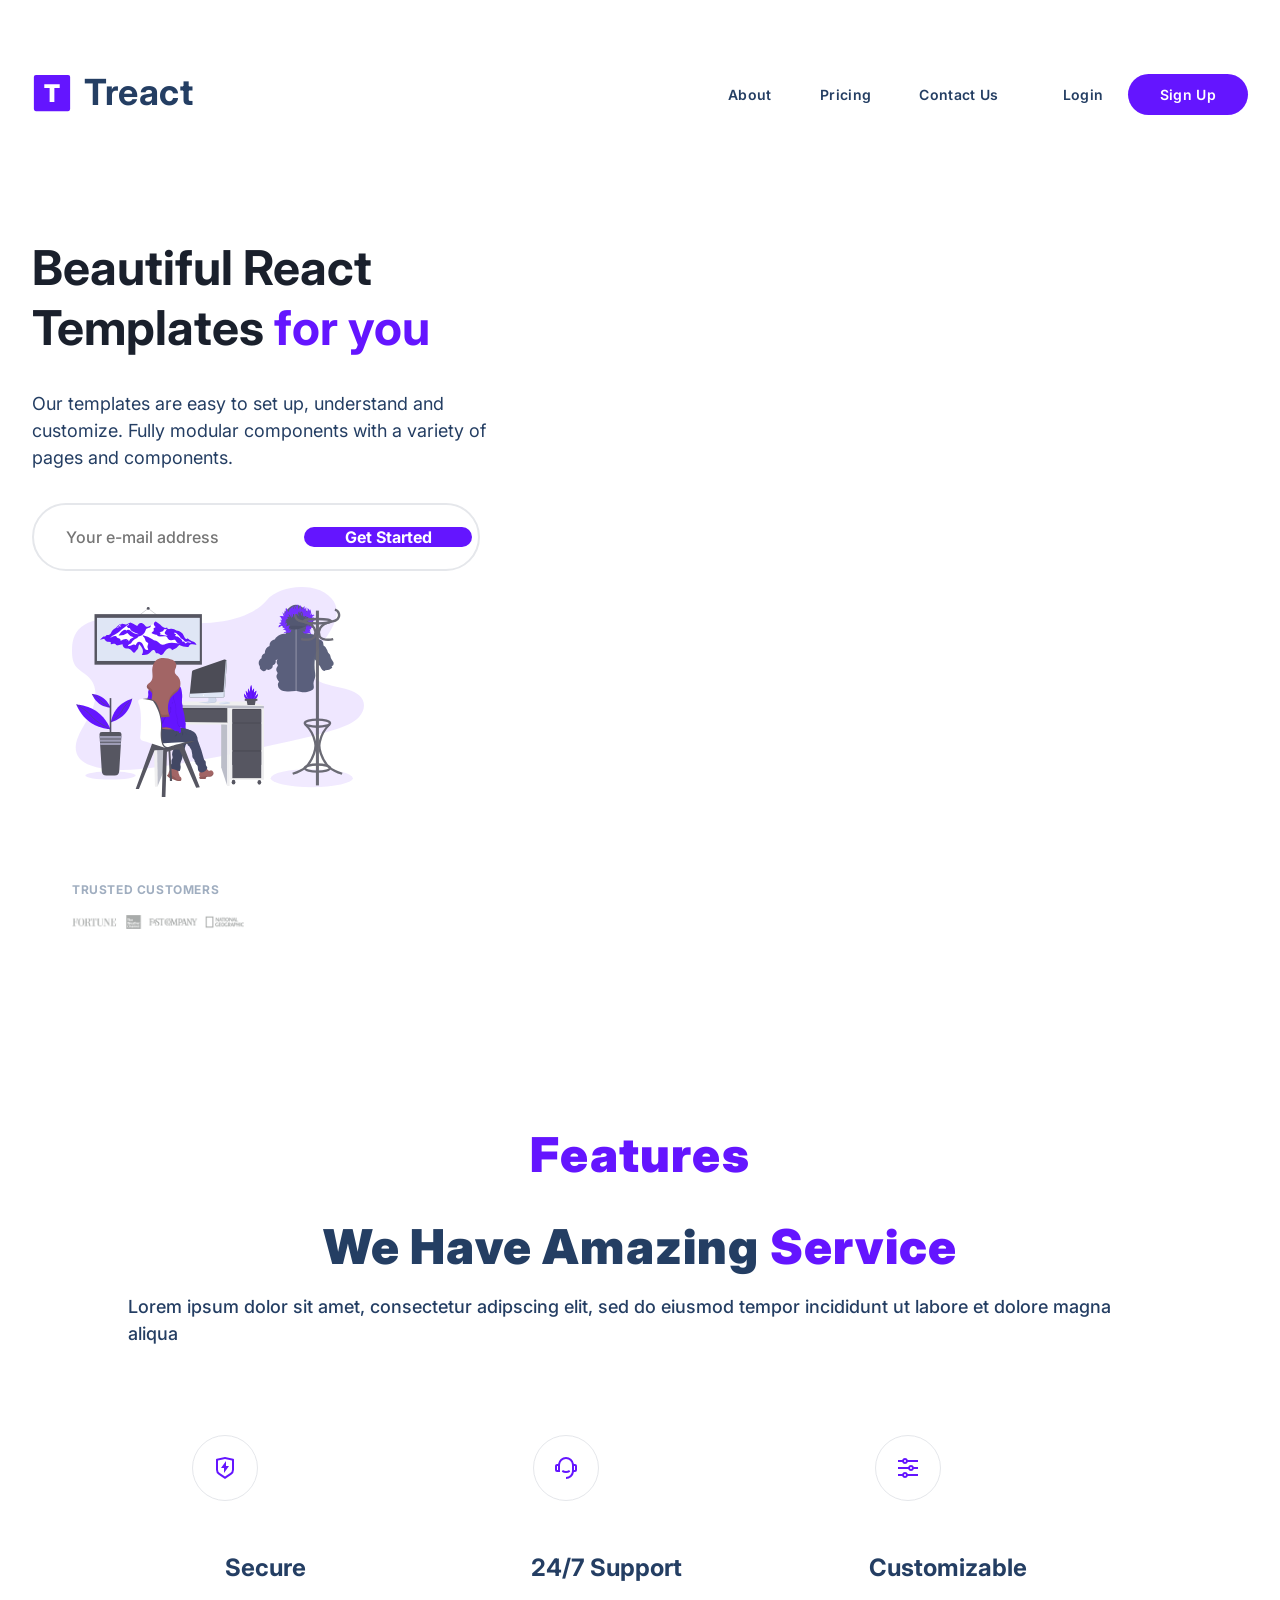
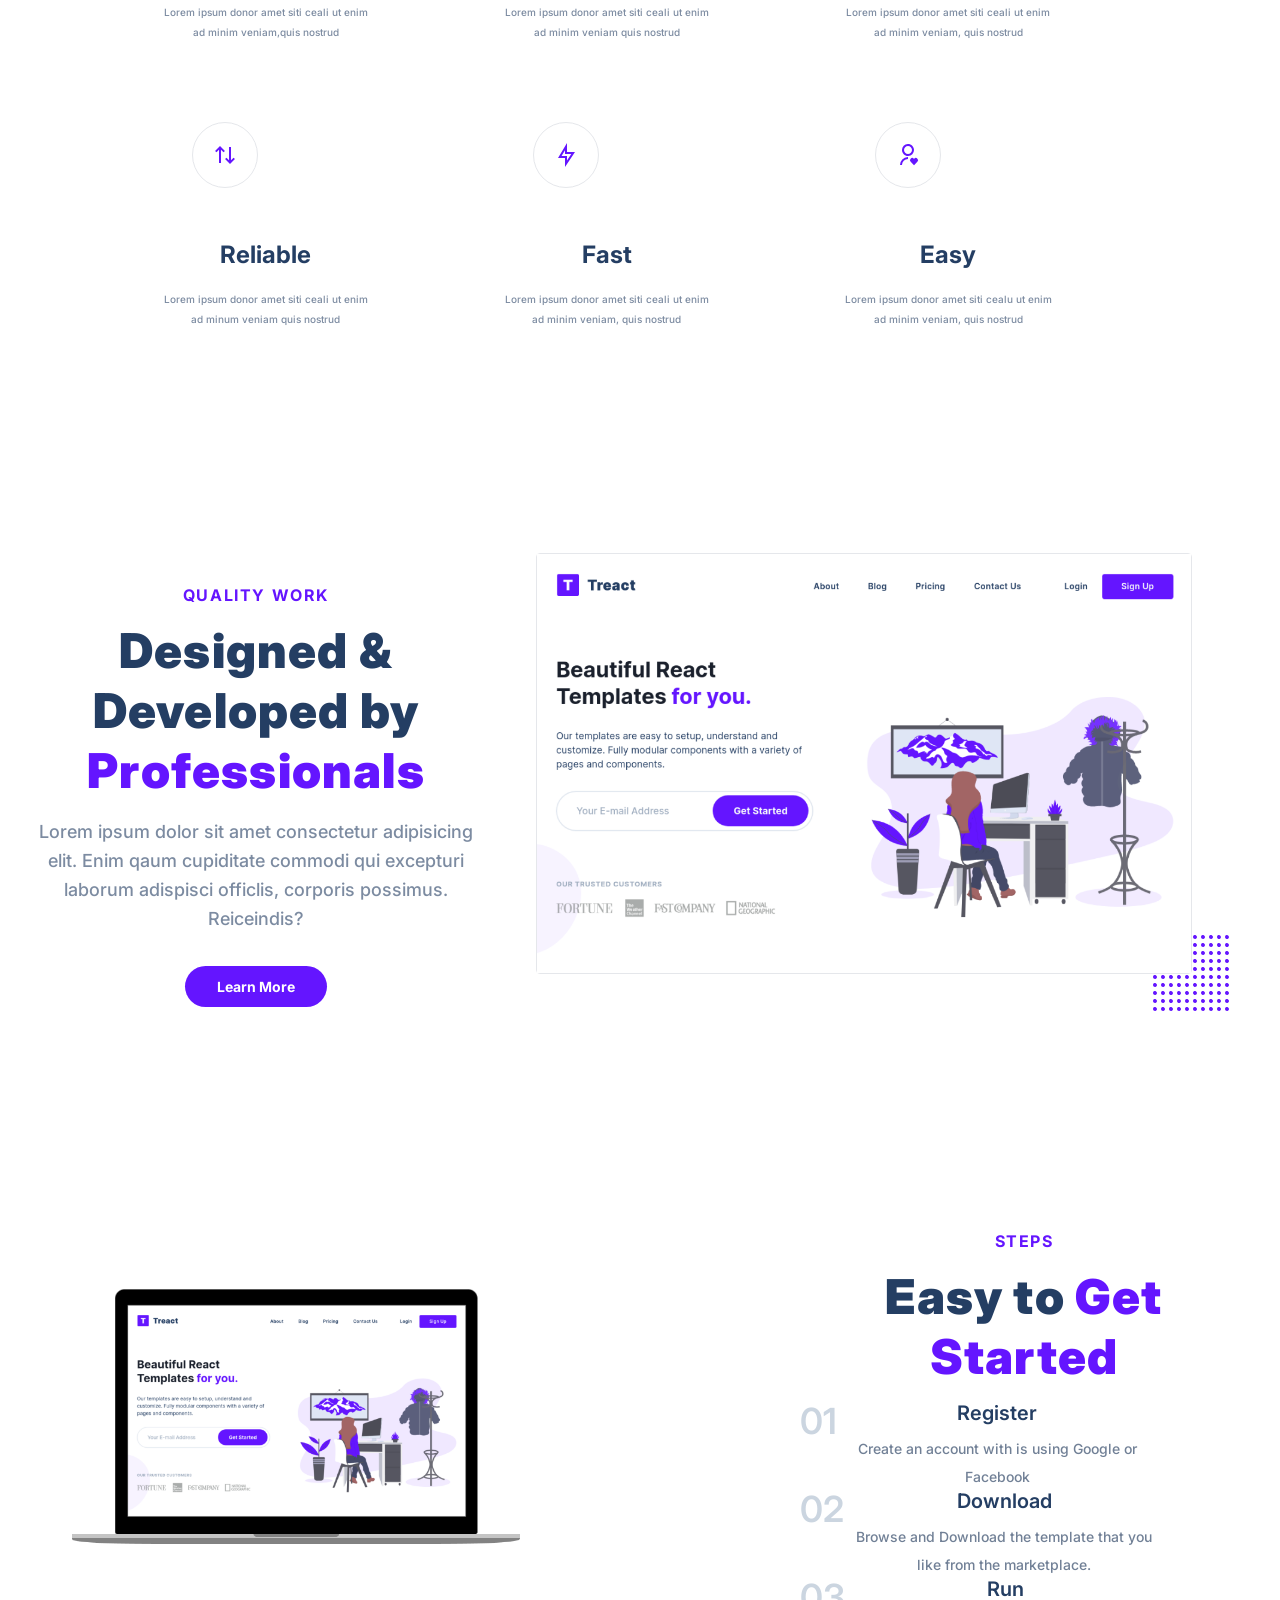
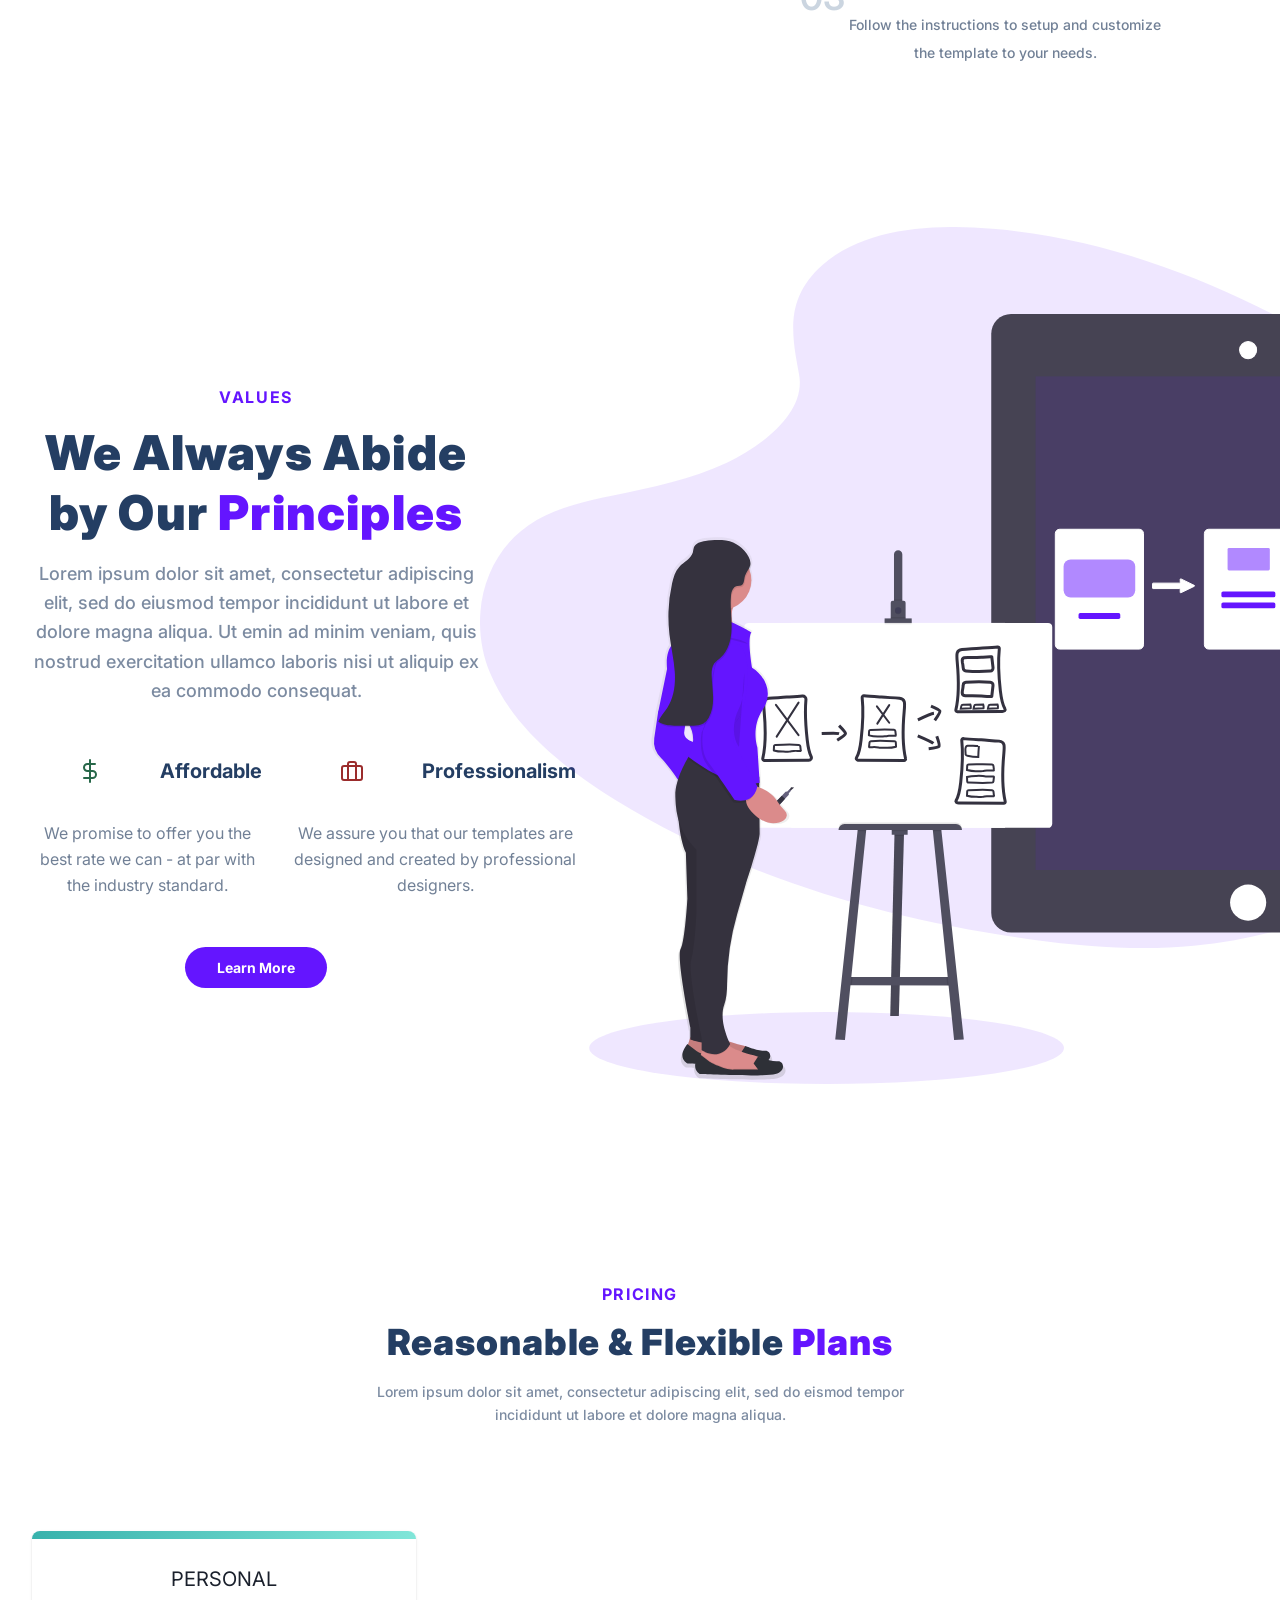
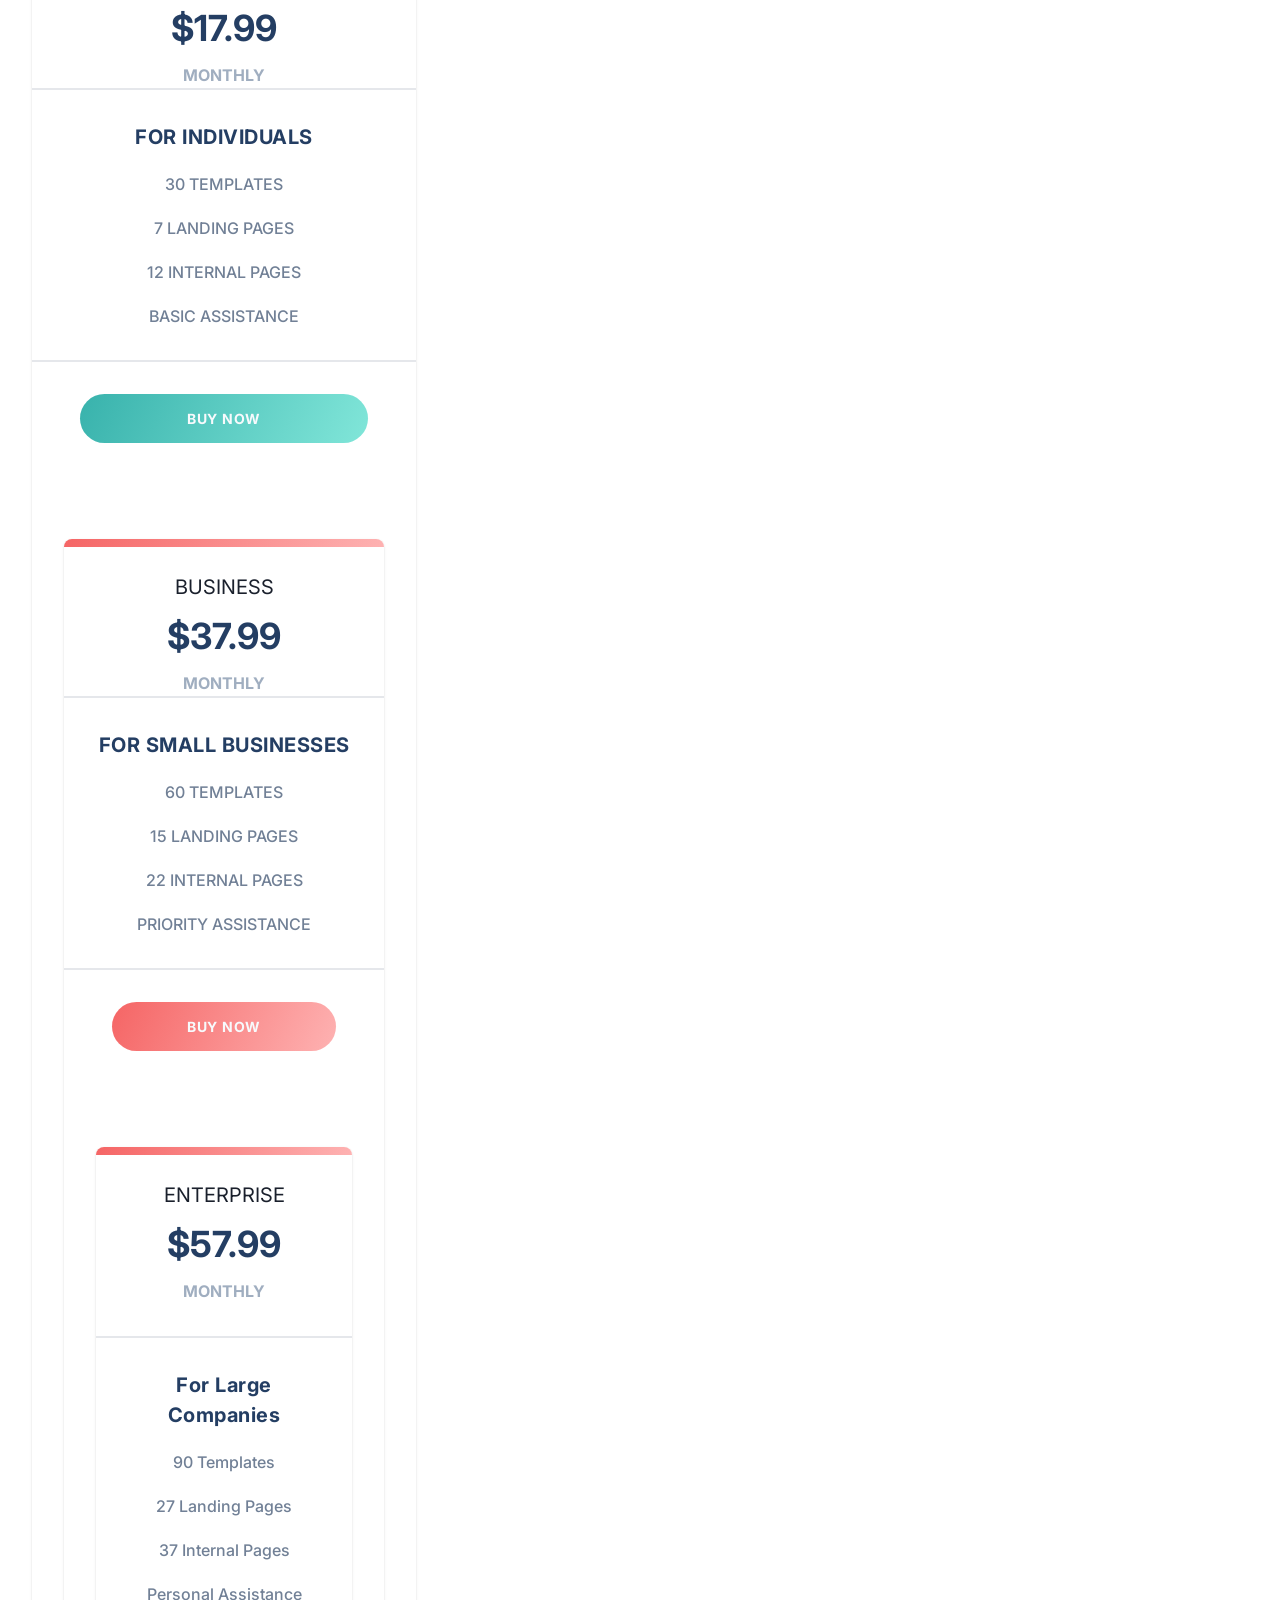
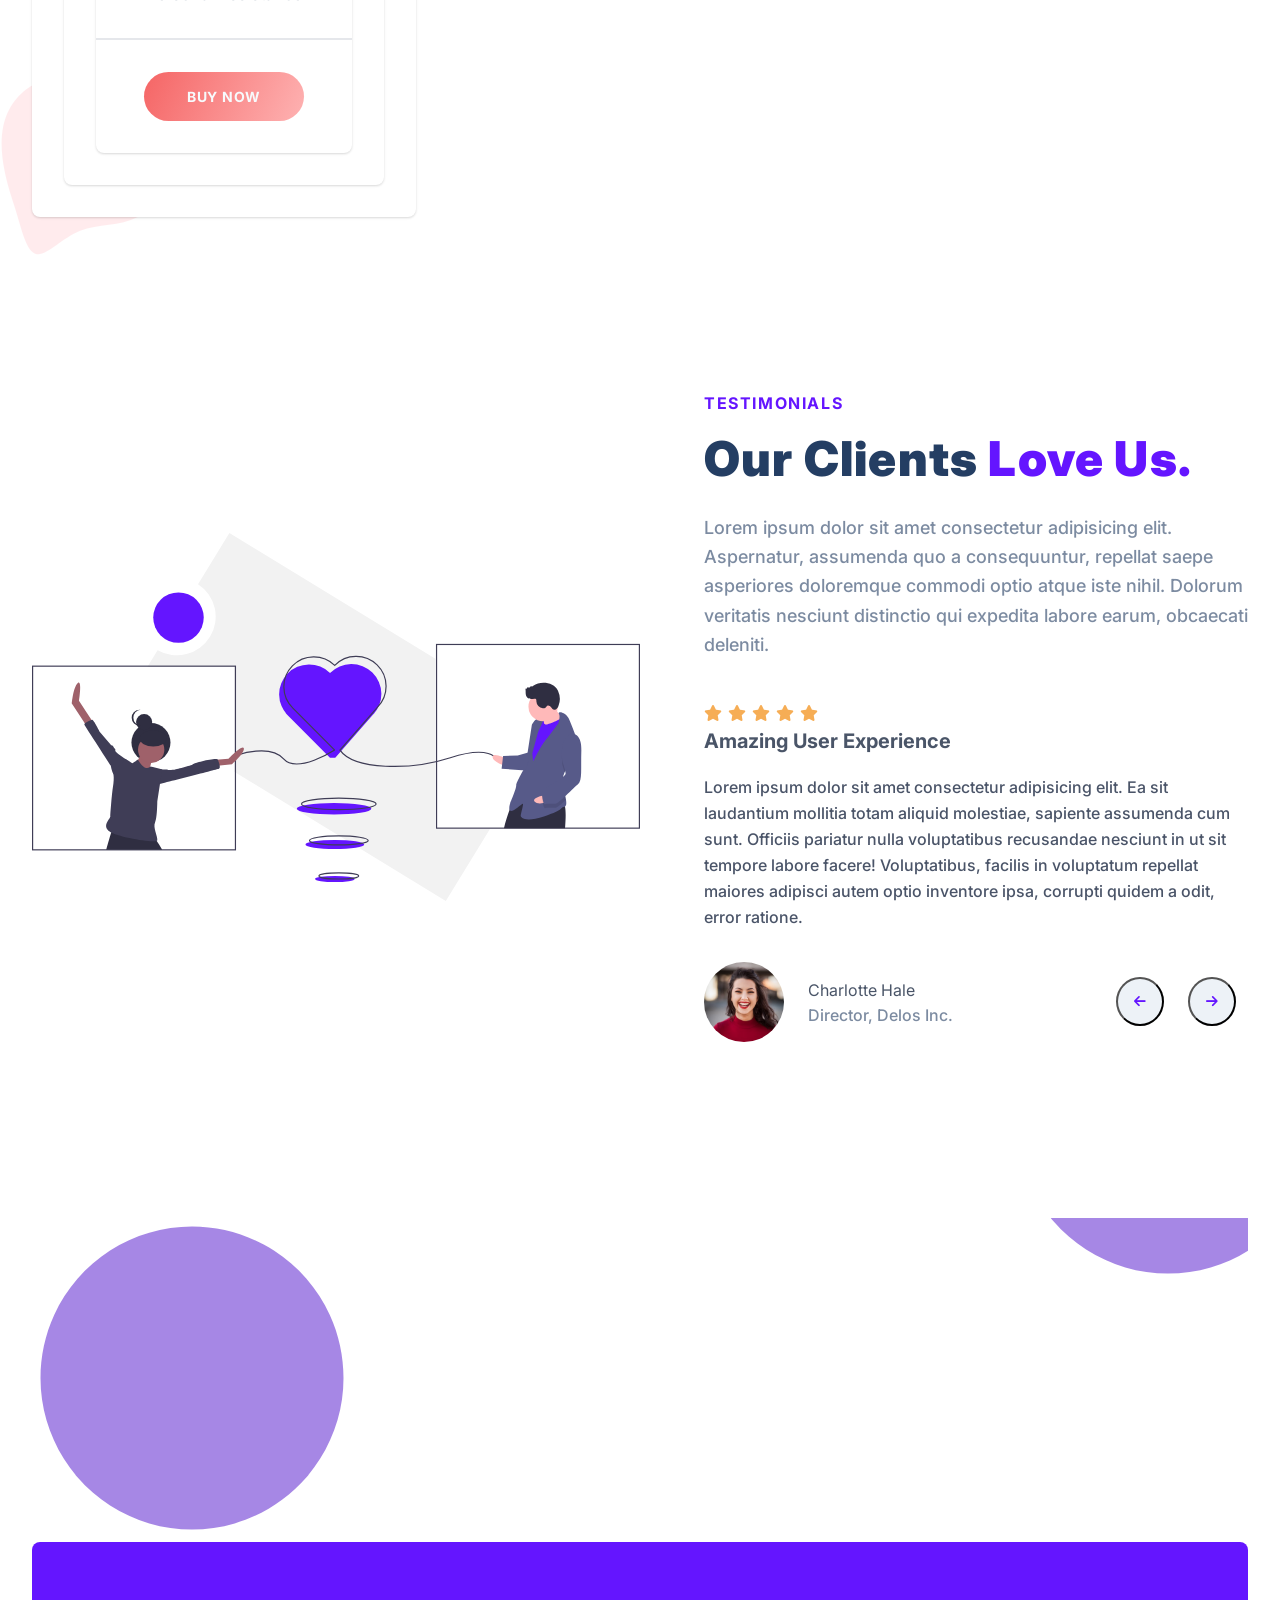
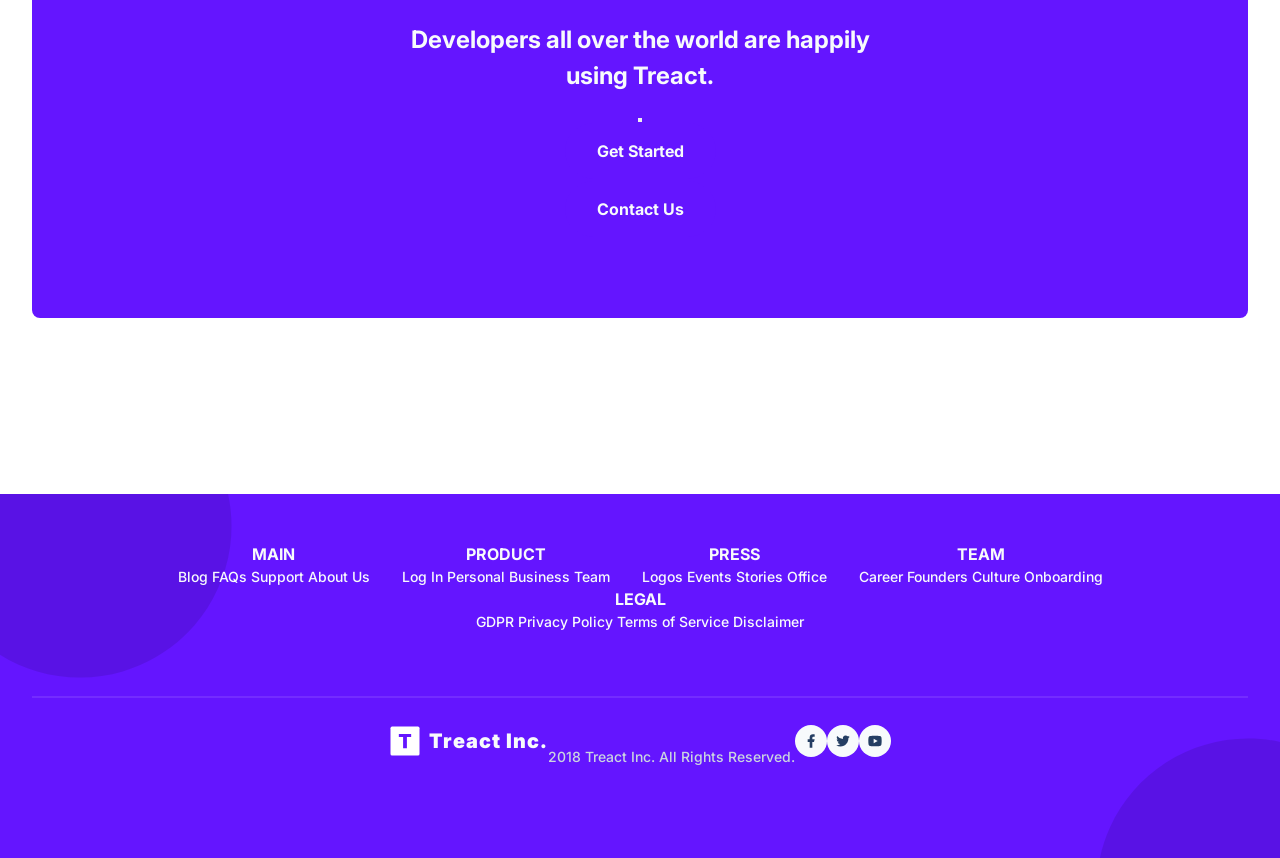
==== index.html @ 70ade696 "udpate" ====
<!DOCTYPE html>
<html lang="en">

<head>
    <meta charset="UTF-8">
    <meta http-equiv="X-UA-Compatible" content="IE=edge">
    <meta name="viewport" content="width=device-width, initial-scale=1.0">
    <title>Document</title>
    <link rel="stylesheet" href="style.css">
    <link rel="stylesheet" href="https://pro.fontawesome.com/releases/v5.10.0/css/all.css"
        integrity="sha384-AYmEC3Yw5cVb3ZcuHtOA93w35dYTsvhLPVnYs9eStHfGJvOvKxVfELGroGkvsg+p" crossorigin="anonymous" />
        <link
      rel="stylesheet"
      href="https://cdnjs.cloudflare.com/ajax/libs/font-awesome/6.7.2/css/all.min.css"
      crossorigin="anonymous"
      referrerpolicy="no-referrer"
    />
    <script src="script.js"></script>
</head>

<body>
    <section id="landing">
        <nav>
            <div class="row nav__row">
                <div class="nav__logo">
                    <img class="nav__logo--img" src="./assets/logo.2c489fc453a1783cbadacf914efa3df6.svg" alt="Treact Logo">
                    <div class="nav__logo--title">
                        <h2>Treact</h2>
                    </div>
            </div>
            <div class="nav__links">
                    <a href="#"" class="nav__link">About</a>
                    <a href="#" 
                     class="nav__link">Pricing</a>
                    <a href="#" class="nav__link">Contact Us</a>
                    <a href="#" class="nav__link login">Login</a>
                    <a href="#" class="nav__link nav__link--primary">Sign Up</a>
                
                <button class="btn__menu" onclick="openMenu()">
                    <svg xmlns="http://www.w3.org/2000/svg" width="24" height="24" viewBox="0 0 24 24" fill="none"
                        stroke="currentColor" stroke-width="2" stroke-linecap="round" stroke-linejoin="round"
                        class="btn__menu--svg">
                        <line x1="3" y1="12" x2="21" y2="12"></line>
                        <line x1="3" y1="6" x2="21" y2="6"></line>
                        <line x1="3" y1="18" x2="21" y2="18"></line>
                    </svg>
                </button>
            </div>
        </nav>
        <div class="modal">
            <button class="btn__menu btn__menu--close" onclick="closeMenu()">
                <svg xmlns="http://www.w3.org/2000/svg" width="24" height="24" viewBox="0 0 24 24" fill="none"
                    stroke="currentColor" stroke-width="2" stroke-linecap="round" stroke-linejoin="round"
                    class="light___StyledCloseIcon-lj69nl-14 fASujC">
                    <line x1="18" y1="6" x2="6" y2="18"></line>
                    <line x1="6" y1="6" x2="18" y2="18"></line>
                </svg>
            </button>
            <div class="modal__links">
                <a class="modal__link">About</a>
                <a class="modal__link">Blog</a>
                <a class="modal__link">Pricing</a>
                <a class="modal__link">Contact Us</a>
                <a class="modal__link">Login</a>
                <a class="modal__link modal__link--primary">Sign Up</a>
            </div>
        </div>
        <header>
            <div class="container">
                <div class="row">
                    <div class="header__description">
                        <h1 class="header__title">Beautiful React Templates <span class="purple">for you</span></h1>
                        <p class="header__description--para"<p> Our templates are easy to set up, understand and customize. Fully modular components with a variety of pages and components.</p>
        <div class="header__email">
            <input type="text" class="header__email--input" placeholder="Your e-mail address">
            <button class="header__email--btn">Get Started</button>
        </div>
        <figure class="header__img--wrapper">
            <img src="./assets/design-illustration-2.6da6a00b20c07c4a9b65d1870679e1b8.svg" alt="" class="header__img"

</figure>
<p class="header__customers--title">
    TRUSTED CUSTOMERS
</p>
   <img src="./assets/customers-logo-strip.680ac7c2e8ae28161d2c.png" alt="" class="header__customers"                         
            </div>
        </header>
    </section>
    <main>
        <section id="features">
            <div class="container">
                <div class="row__narrow">
                    <h4 class="section__title"><span class="purple">Features</span></h4>
                    <h2 class="section__title">We Have Amazing <span class="purple">Service</span></h2>
                    <div class="section__para">
                    <p>Lorem ipsum dolor sit amet, consectetur adipscing elit, sed do eiusmod tempor incididunt ut labore et dolore magna aliqua </p>
                    </div>
                    <div class="features">
                        <div class="feature">
                          <div class="feature__row">
                            <figure class="feature__img--wrapper">
                                <img src="./assets/shield-icon.daefe14b320b14fbd9cbd18908ac93ec.svg" alt="" class="feature__img">
                                </figure>
                                <div class="feature__text">
                                    <h2 class="feature__title">Secure</h2>
                                    <p class="feature__para">Lorem ipsum donor amet siti ceali ut enim ad minim veniam,quis nostrud</p>
                                </div>
                          </div>  
                        </div>
                <div class="feature">
                <div class="feature__row">
                    <figure class="feature__img--wrapper">
                        <img src="./assets/support-icon.f9253ffa8cb6ffde5bbaa05eb5136375 (1).svg" alt="" class="feature__img">
                    </figure>
                    <div class="feature__text">
                        <h2 class="feature__title">24/7 Support</h2>
                        <p class="feature__para">Lorem ipsum donor amet siti ceali ut enim ad minim veniam quis nostrud</p>
                    </div>
                </div>    
                </div>
                <div class="feature">
                 <div class="feature__row">
                    <figure class="feature__img--wrapper">
                        <img src="./assets/customize-icon.367468c90fd796009b97fbfba67b2c6a.svg" alt="" class="feature__img">
                        </figure>
                        <div class="feature__text">
                            <h2 class="feature__title">Customizable</h2>
                            <p class="feature__para">Lorem ipsum donor amet siti ceali ut enim ad minim veniam, quis nostrud</p>
                        </div>
                    </div>   
                </div>
                <div class="feature">
                  <div class="feature__row">
                    <figure class="feature__img--wrapper">
                        <img src="./assets/reliable-icon.1367510a8f0a1bec76dc425d25f92f43.svg" alt="" class="feature__img">
                    </figure>
                    <div class="feature__text">
                        <h2 class="feature__title">Reliable</h2>
                        <p class="feature__para">Lorem ipsum donor amet siti ceali ut enim ad minum veniam quis nostrud</p>
                    </div>
                  </div> 
                  </div> 
                <div class="feature">
                    <div class="feature__row">
                        <figure class="feature__img--wrapper">
                            <img src="./assets/fast-icon.dbb971a73d4805d2fc3bcdacdb55beba.svg" alt="" class="feature__img">
                        </figure>
                        <div class="feature__text">
                            <h2 class="feature__title">Fast</h2>
                            <p class="feature__para"> Lorem ipsum donor amet siti ceali ut enim ad minim veniam, quis nostrud</p>
                        </div>
                    </div>
                    </div>
                    <div class="feature">
                    <div class="feature__row">
                        <figure class="feature__img--wrapper">
                            <img src="./assets/simple-icon.673b7e1750b2a4ef32907fc164828d00.svg" alt="" class="feature__img">
                        </figure>
                        <div class="feature__text">
                            <h2 class="feature__title">Easy</h2>
                            <p class="feature__para">Lorem ipsum donor amet siti cealu ut enim ad minim veniam, quis nostrud</p>
                        </div>
                    </div>
                </div>
        </section>

        <section id="quality">
            <div class="container">
                <div class="row">
                <div class="quality__description">
                    <div class="section__tag">QUALITY WORK</div>
                    <h2 class="section__title">Designed & Developed by <span class="purple">Professionals</span></h2>
                    <p class="section__para">Lorem ipsum dolor sit amet consectetur adipisicing elit. Enim qaum cupiditate commodi qui excepturi laborum adispisci officlis, corporis possimus. Reiceindis?</p>
                    <button class="btn">Learn More</button>
                </div>
                <figure class="quality__img--wrapper">
                    <img src="./assets/hero-screenshot-1.40a097b525c2f8c9808e.png" class="quality__img"
                    <svg viewBox="0 0 1280 1280" class="quality__grid"><svg viewBox="0 0 1280 1280" class="quality__grid">
                <path d="M55 33.5C44.5 37 35 47.6 32.8 58.3c-4.3 20.6 16.3 41.2 36.9 36.9 15.5-3.2 27.5-19 26-33.9-1.1-10.5-9-21.3-19-26.2-6.1-2.9-15.5-3.6-21.7-1.6zM183 33.5c-15.1 5-25.3 21.6-22.2 36.2 2.5 11.9 13.6 23 25.4 25.5 19.4 4.1 39.5-14.2 37.5-33.9-1.1-10.5-9-21.3-19-26.2-6.1-2.9-15.5-3.6-21.7-1.6zM311 33.5c-10.5 3.5-20 14.1-22.2 24.8-4.3 20.6 16.3 41.2 36.9 36.9 15.5-3.2 27.5-19 26-33.9-1.1-10.5-9-21.3-19-26.2-6.1-2.9-15.5-3.6-21.7-1.6zM439 33.5c-10.5 3.5-20 14.1-22.2 24.8-4.3 20.6 16.3 41.2 36.9 36.9 15.5-3.2 27.5-19 26-33.9-1.1-10.5-9-21.3-19-26.2-6.1-2.9-15.5-3.6-21.7-1.6zM567 33.5c-10.5 3.5-20 14.1-22.2 24.8-4.3 20.6 16.3 41.2 36.9 36.9 15.5-3.2 27.5-19 26-33.9-1.1-10.5-9-21.3-19-26.2-6.1-2.9-15.5-3.6-21.7-1.6zM695 33.5c-10.5 3.5-20 14.1-22.2 24.8-4.3 20.6 16.3 41.2 36.9 36.9 15.5-3.2 27.5-19 26-33.9-1.1-10.5-9-21.3-19-26.2-6.1-2.9-15.5-3.6-21.7-1.6zM823 33.5c-10.5 3.5-20 14.1-22.2 24.8-4.3 20.6 16.3 41.2 36.9 36.9 15.5-3.2 27.5-19 26-33.9-1.1-10.5-9-21.3-19-26.2-6.1-2.9-15.5-3.6-21.7-1.6zM951 33.5c-10.5 3.5-20 14.1-22.2 24.8-4.3 20.6 16.3 41.2 36.9 36.9 15.5-3.2 27.5-19 26-33.9-1.1-10.5-9-21.3-19-26.2-6.1-2.9-15.5-3.6-21.7-1.6zM1079 33.5c-10.5 3.5-20 14.1-22.2 24.8-2.5 11.7 3.2 24.4 14.2 31.9 10.7 7.4 22.9 7.5 33.7.3 17.7-11.8 20.1-33.8 5.3-48.5-8.5-8.6-20.7-11.9-31-8.5zM1207 33.5c-10.5 3.5-20 14.1-22.2 24.8-2.5 11.7 3.2 24.4 14.2 31.9 10.7 7.4 22.9 7.5 33.7.3 17.7-11.8 20.1-33.8 5.3-48.5-8.5-8.6-20.7-11.9-31-8.5zM55 161.5c-10.5 3.5-20 14.1-22.2 24.8-4.3 20.6 16.3 41.2 36.9 36.9 15.5-3.2 27.5-19 26-33.9-1.1-10.5-9-21.3-19-26.2-6.1-2.9-15.5-3.6-21.7-1.6zM183 161.5c-15.1 5-25.3 21.6-22.2 36.2 2.5 11.9 13.6 23 25.4 25.5 19.4 4.1 39.5-14.2 37.5-33.9-1.1-10.5-9-21.3-19-26.2-6.1-2.9-15.5-3.6-21.7-1.6zM311 161.5c-10.5 3.5-20 14.1-22.2 24.8-4.3 20.6 16.3 41.2 36.9 36.9 15.5-3.2 27.5-19 26-33.9-1.1-10.5-9-21.3-19-26.2-6.1-2.9-15.5-3.6-21.7-1.6zM439 161.5c-10.5 3.5-20 14.1-22.2 24.8-4.3 20.6 16.3 41.2 36.9 36.9 15.5-3.2 27.5-19 26-33.9-1.1-10.5-9-21.3-19-26.2-6.1-2.9-15.5-3.6-21.7-1.6zM567 161.5c-10.5 3.5-20 14.1-22.2 24.8-4.3 20.6 16.3 41.2 36.9 36.9 15.5-3.2 27.5-19 26-33.9-1.1-10.5-9-21.3-19-26.2-6.1-2.9-15.5-3.6-21.7-1.6zM695 161.5c-10.5 3.5-20 14.1-22.2 24.8-4.3 20.6 16.3 41.2 36.9 36.9 15.5-3.2 27.5-19 26-33.9-1.1-10.5-9-21.3-19-26.2-6.1-2.9-15.5-3.6-21.7-1.6zM823 161.5c-10.5 3.5-20 14.1-22.2 24.8-4.3 20.6 16.3 41.2 36.9 36.9 15.5-3.2 27.5-19 26-33.9-1.1-10.5-9-21.3-19-26.2-6.1-2.9-15.5-3.6-21.7-1.6zM951 161.5c-10.5 3.5-20 14.1-22.2 24.8-4.3 20.6 16.3 41.2 36.9 36.9 15.5-3.2 27.5-19 26-33.9-1.1-10.5-9-21.3-19-26.2-6.1-2.9-15.5-3.6-21.7-1.6zM1079 161.5c-10.5 3.5-20 14.1-22.2 24.8-2.5 11.7 3.2 24.4 14.2 31.9 10.7 7.4 22.9 7.5 33.7.3 17.7-11.8 20.1-33.8 5.3-48.5-8.5-8.6-20.7-11.9-31-8.5zM1207 161.5c-10.5 3.5-20 14.1-22.2 24.8-2.5 11.7 3.2 24.4 14.2 31.9 10.7 7.4 22.9 7.5 33.7.3 17.7-11.8 20.1-33.8 5.3-48.5-8.5-8.6-20.7-11.9-31-8.5zM55 289.5c-10.5 3.5-20 14.1-22.2 24.8-4.3 20.6 16.3 41.2 36.9 36.9 15.5-3.2 27.5-19 26-33.9-1.1-10.5-9-21.3-19-26.2-6.1-2.9-15.5-3.6-21.7-1.6zM183 289.5c-10.5 3.5-20 14.1-22.2 24.8-4.3 20.6 16.3 41.2 36.9 36.9 15.5-3.2 27.5-19 26-33.9-1.1-10.5-9-21.3-19-26.2-6.1-2.9-15.5-3.6-21.7-1.6zM311 289.5c-10.5 3.5-20 14.1-22.2 24.8-4.3 20.6 16.3 41.2 36.9 36.9 15.5-3.2 27.5-19 26-33.9-1.1-10.5-9-21.3-19-26.2-6.1-2.9-15.5-3.6-21.7-1.6zM439 289.5c-10.5 3.5-20 14.1-22.2 24.8-4.3 20.6 16.3 41.2 36.9 36.9 15.5-3.2 27.5-19 26-33.9-1.1-10.5-9-21.3-19-26.2-6.1-2.9-15.5-3.6-21.7-1.6zM567 289.5c-10.5 3.5-20 14.1-22.2 24.8-4.3 20.6 16.3 41.2 36.9 36.9 15.5-3.2 27.5-19 26-33.9-1.1-10.5-9-21.3-19-26.2-6.1-2.9-15.5-3.6-21.7-1.6zM695 289.5c-10.5 3.5-20 14.1-22.2 24.8-4.3 20.6 16.3 41.2 36.9 36.9 15.5-3.2 27.5-19 26-33.9-1.1-10.5-9-21.3-19-26.2-6.1-2.9-15.5-3.6-21.7-1.6zM823 289.5c-10.5 3.5-20 14.1-22.2 24.8-4.3 20.6 16.3 41.2 36.9 36.9 15.5-3.2 27.5-19 26-33.9-1.1-10.5-9-21.3-19-26.2-6.1-2.9-15.5-3.6-21.7-1.6zM951 289.5c-10.5 3.5-20 14.1-22.2 24.8-4.3 20.6 16.3 41.2 36.9 36.9 15.5-3.2 27.5-19 26-33.9-1.1-10.5-9-21.3-19-26.2-6.1-2.9-15.5-3.6-21.7-1.6zM1079 289.5c-10.5 3.5-20 14.1-22.2 24.8-4.3 20.6 16.3 41.2 36.9 36.9 15.5-3.2 27.5-19 26-33.9-1.1-10.5-9-21.3-19-26.2-6.1-2.9-15.5-3.6-21.7-1.6zM1207 289.5c-10.5 3.5-20 14.1-22.2 24.8-4.3 20.6 16.3 41.2 36.9 36.9 15.5-3.2 27.5-19 26-33.9-1.1-10.5-9-21.3-19-26.2-6.1-2.9-15.5-3.6-21.7-1.6zM55 417.5c-10.5 3.5-20 14.1-22.2 24.8-4.3 20.6 16.3 41.2 36.9 36.9 15.5-3.2 27.5-19 26-33.9-1.1-10.5-9-21.3-19-26.2-6.1-2.9-15.5-3.6-21.7-1.6zM183 417.5c-10.5 3.5-20 14.1-22.2 24.8-4.3 20.6 16.3 41.2 36.9 36.9 15.5-3.2 27.5-19 26-33.9-1.1-10.5-9-21.3-19-26.2-6.1-2.9-15.5-3.6-21.7-1.6zM311 417.5c-10.5 3.5-20 14.1-22.2 24.8-4.3 20.6 16.3 41.2 36.9 36.9 15.5-3.2 27.5-19 26-33.9-1.1-10.5-9-21.3-19-26.2-6.1-2.9-15.5-3.6-21.7-1.6zM439 417.5c-10.5 3.5-20 14.1-22.2 24.8-4.3 20.6 16.3 41.2 36.9 36.9 15.5-3.2 27.5-19 26-33.9-1.1-10.5-9-21.3-19-26.2-6.1-2.9-15.5-3.6-21.7-1.6zM567 417.5c-10.5 3.5-20 14.1-22.2 24.8-4.3 20.6 16.3 41.2 36.9 36.9 15.5-3.2 27.5-19 26-33.9-1.1-10.5-9-21.3-19-26.2-6.1-2.9-15.5-3.6-21.7-1.6zM695 417.5c-10.5 3.5-20 14.1-22.2 24.8-4.3 20.6 16.3 41.2 36.9 36.9 15.5-3.2 27.5-19 26-33.9-1.1-10.5-9-21.3-19-26.2-6.1-2.9-15.5-3.6-21.7-1.6zM823 417.5c-10.5 3.5-20 14.1-22.2 24.8-4.3 20.6 16.3 41.2 36.9 36.9 15.5-3.2 27.5-19 26-33.9-1.1-10.5-9-21.3-19-26.2-6.1-2.9-15.5-3.6-21.7-1.6zM951 417.5c-10.5 3.5-20 14.1-22.2 24.8-4.3 20.6 16.3 41.2 36.9 36.9 15.5-3.2 27.5-19 26-33.9-1.1-10.5-9-21.3-19-26.2-6.1-2.9-15.5-3.6-21.7-1.6zM1079 417.5c-10.5 3.5-20 14.1-22.2 24.8-4.3 20.6 16.3 41.2 36.9 36.9 15.5-3.2 27.5-19 26-33.9-1.1-10.5-9-21.3-19-26.2-6.1-2.9-15.5-3.6-21.7-1.6zM1207 417.5c-10.5 3.5-20 14.1-22.2 24.8-4.3 20.6 16.3 41.2 36.9 36.9 15.5-3.2 27.5-19 26-33.9-1.1-10.5-9-21.3-19-26.2-6.1-2.9-15.5-3.6-21.7-1.6zM55 545.5c-10.5 3.5-20 14.1-22.2 24.8-4.3 20.6 16.3 41.2 36.9 36.9 15.5-3.2 27.5-19 26-33.9-1.1-10.5-9-21.3-19-26.2-6.1-2.9-15.5-3.6-21.7-1.6zM183 545.5c-10.5 3.5-20 14.1-22.2 24.8-4.3 20.6 16.3 41.2 36.9 36.9 15.5-3.2 27.5-19 26-33.9-1.1-10.5-9-21.3-19-26.2-6.1-2.9-15.5-3.6-21.7-1.6zM311 545.5c-10.5 3.5-20 14.1-22.2 24.8-4.3 20.6 16.3 41.2 36.9 36.9 15.5-3.2 27.5-19 26-33.9-1.1-10.5-9-21.3-19-26.2-6.1-2.9-15.5-3.6-21.7-1.6zM439 545.5c-10.5 3.5-20 14.1-22.2 24.8-4.3 20.6 16.3 41.2 36.9 36.9 15.5-3.2 27.5-19 26-33.9-1.1-10.5-9-21.3-19-26.2-6.1-2.9-15.5-3.6-21.7-1.6zM567 545.5c-10.5 3.5-20 14.1-22.2 24.8-4.3 20.6 16.3 41.2 36.9 36.9 15.5-3.2 27.5-19 26-33.9-1.1-10.5-9-21.3-19-26.2-6.1-2.9-15.5-3.6-21.7-1.6zM695 545.5c-10.5 3.5-20 14.1-22.2 24.8-4.3 20.6 16.3 41.2 36.9 36.9 15.5-3.2 27.5-19 26-33.9-1.1-10.5-9-21.3-19-26.2-6.1-2.9-15.5-3.6-21.7-1.6zM823 545.5c-10.5 3.5-20 14.1-22.2 24.8-4.3 20.6 16.3 41.2 36.9 36.9 15.5-3.2 27.5-19 26-33.9-1.1-10.5-9-21.3-19-26.2-6.1-2.9-15.5-3.6-21.7-1.6zM951 545.5c-10.5 3.5-20 14.1-22.2 24.8-4.3 20.6 16.3 41.2 36.9 36.9 15.5-3.2 27.5-19 26-33.9-1.1-10.5-9-21.3-19-26.2-6.1-2.9-15.5-3.6-21.7-1.6zM1079 545.5c-10.5 3.5-20 14.1-22.2 24.8-4.3 20.6 16.3 41.2 36.9 36.9 15.5-3.2 27.5-19 26-33.9-1.1-10.5-9-21.3-19-26.2-6.1-2.9-15.5-3.6-21.7-1.6zM1207 545.5c-10.5 3.5-20 14.1-22.2 24.8-4.3 20.6 16.3 41.2 36.9 36.9 15.5-3.2 27.5-19 26-33.9-1.1-10.5-9-21.3-19-26.2-6.1-2.9-15.5-3.6-21.7-1.6zM55 673.5c-10.5 3.5-20 14.1-22.2 24.8-4.3 20.6 16.3 41.2 36.9 36.9 15.5-3.2 27.5-19 26-33.9-1.1-10.5-9-21.3-19-26.2-6.1-2.9-15.5-3.6-21.7-1.6zM183 673.5c-10.5 3.5-20 14.1-22.2 24.8-4.3 20.6 16.3 41.2 36.9 36.9 15.5-3.2 27.5-19 26-33.9-1.1-10.5-9-21.3-19-26.2-6.1-2.9-15.5-3.6-21.7-1.6zM311 673.5c-10.5 3.5-20 14.1-22.2 24.8-4.3 20.6 16.3 41.2 36.9 36.9 15.5-3.2 27.5-19 26-33.9-1.1-10.5-9-21.3-19-26.2-6.1-2.9-15.5-3.6-21.7-1.6zM439 673.5c-10.5 3.5-20 14.1-22.2 24.8-4.3 20.6 16.3 41.2 36.9 36.9 15.5-3.2 27.5-19 26-33.9-1.1-10.5-9-21.3-19-26.2-6.1-2.9-15.5-3.6-21.7-1.6zM567 673.5c-10.5 3.5-20 14.1-22.2 24.8-4.3 20.6 16.3 41.2 36.9 36.9 15.5-3.2 27.5-19 26-33.9-1.1-10.5-9-21.3-19-26.2-6.1-2.9-15.5-3.6-21.7-1.6zM695 673.5c-10.5 3.5-20 14.1-22.2 24.8-4.3 20.6 16.3 41.2 36.9 36.9 15.5-3.2 27.5-19 26-33.9-1.1-10.5-9-21.3-19-26.2-6.1-2.9-15.5-3.6-21.7-1.6zM823 673.5c-10.5 3.5-20 14.1-22.2 24.8-4.3 20.6 16.3 41.2 36.9 36.9 15.5-3.2 27.5-19 26-33.9-1.1-10.5-9-21.3-19-26.2-6.1-2.9-15.5-3.6-21.7-1.6zM951 673.5c-10.5 3.5-20 14.1-22.2 24.8-4.3 20.6 16.3 41.2 36.9 36.9 15.5-3.2 27.5-19 26-33.9-1.1-10.5-9-21.3-19-26.2-6.1-2.9-15.5-3.6-21.7-1.6zM1079 673.5c-10.5 3.5-20 14.1-22.2 24.8-4.3 20.6 16.3 41.2 36.9 36.9 15.5-3.2 27.5-19 26-33.9-1.1-10.5-9-21.3-19-26.2-6.1-2.9-15.5-3.6-21.7-1.6zM1207 673.5c-10.5 3.5-20 14.1-22.2 24.8-4.3 20.6 16.3 41.2 36.9 36.9 15.5-3.2 27.5-19 26-33.9-1.1-10.5-9-21.3-19-26.2-6.1-2.9-15.5-3.6-21.7-1.6zM55 801.5c-10.5 3.5-20 14.1-22.2 24.8-4.3 20.6 16.3 41.2 36.9 36.9 15.5-3.2 27.5-19 26-33.9-1.1-10.5-9-21.3-19-26.2-6.1-2.9-15.5-3.6-21.7-1.6zM183 801.5c-10.5 3.5-20 14.1-22.2 24.8-4.3 20.6 16.3 41.2 36.9 36.9 15.5-3.2 27.5-19 26-33.9-1.1-10.5-9-21.3-19-26.2-6.1-2.9-15.5-3.6-21.7-1.6zM311 801.5c-10.5 3.5-20 14.1-22.2 24.8-2.5 11.7 3.2 24.4 14.2 31.9 10.7 7.4 22.9 7.5 33.7.3 17.7-11.8 20.1-33.8 5.3-48.5-8.5-8.6-20.7-11.9-31-8.5zM439 801.5c-10.5 3.5-20 14.1-22.2 24.8-2.5 11.7 3.2 24.4 14.2 31.9 10.7 7.4 22.9 7.5 33.7.3 17.7-11.8 20.1-33.8 5.3-48.5-8.5-8.6-20.7-11.9-31-8.5zM567 801.5c-15.1 5-25.3 21.6-22.2 36.2 2.5 11.9 13.6 23 25.5 25.5 19.3 4.1 39.4-14.2 37.4-33.9-1.1-10.5-9-21.3-19-26.2-6.1-2.9-15.5-3.6-21.7-1.6zM695 801.5c-15.1 5-25.3 21.6-22.2 36.2 2.5 11.9 13.6 23 25.5 25.5 19.3 4.1 39.4-14.2 37.4-33.9-1.1-10.5-9-21.3-19-26.2-6.1-2.9-15.5-3.6-21.7-1.6zM823 801.5c-15.1 5-25.3 21.6-22.2 36.2 2.5 11.9 13.6 23 25.5 25.5 19.3 4.1 39.4-14.2 37.4-33.9-1.1-10.5-9-21.3-19-26.2-6.1-2.9-15.5-3.6-21.7-1.6zM951 801.5c-15.1 5-25.3 21.6-22.2 36.2 2.5 11.9 13.6 23 25.5 25.5 19.3 4.1 39.4-14.2 37.4-33.9-1.1-10.5-9-21.3-19-26.2-6.1-2.9-15.5-3.6-21.7-1.6zM1079 801.5c-10.5 3.5-20 14.1-22.2 24.8-4.3 20.6 16.3 41.2 36.9 36.9 15.5-3.2 27.5-19 26-33.9-1.1-10.5-9-21.3-19-26.2-6.1-2.9-15.5-3.6-21.7-1.6zM1207 801.5c-10.5 3.5-20 14.1-22.2 24.8-4.3 20.6 16.3 41.2 36.9 36.9 15.5-3.2 27.5-19 26-33.9-1.1-10.5-9-21.3-19-26.2-6.1-2.9-15.5-3.6-21.7-1.6zM55 929.5c-10.5 3.5-20 14.1-22.2 24.8-4.3 20.6 16.3 41.2 36.9 36.9 15.5-3.2 27.5-19 26-33.9-1.1-10.5-9-21.3-19-26.2-6.1-2.9-15.5-3.6-21.7-1.6zM183 929.5c-10.5 3.5-20 14.1-22.2 24.8-4.3 20.6 16.3 41.2 36.9 36.9 15.5-3.2 27.5-19 26-33.9-1.1-10.5-9-21.3-19-26.2-6.1-2.9-15.5-3.6-21.7-1.6zM311 929.5c-10.5 3.5-20 14.1-22.2 24.8-2.5 11.7 3.2 24.4 14.2 31.9 10.7 7.4 22.9 7.5 33.7.3 17.7-11.8 20.1-33.8 5.3-48.5-8.5-8.6-20.7-11.9-31-8.5zM439 929.5c-10.5 3.5-20 14.1-22.2 24.8-2.5 11.7 3.2 24.4 14.2 31.9 10.7 7.4 22.9 7.5 33.7.3 17.7-11.8 20.1-33.8 5.3-48.5-8.5-8.6-20.7-11.9-31-8.5zM567 929.5c-15.1 5-25.3 21.6-22.2 36.2 2.5 11.9 13.6 23 25.5 25.5 19.3 4.1 39.4-14.2 37.4-33.9-1.1-10.5-9-21.3-19-26.2-6.1-2.9-15.5-3.6-21.7-1.6zM695 929.5c-15.1 5-25.3 21.6-22.2 36.2 2.5 11.9 13.6 23 25.5 25.5 19.3 4.1 39.4-14.2 37.4-33.9-1.1-10.5-9-21.3-19-26.2-6.1-2.9-15.5-3.6-21.7-1.6zM823 929.5c-15.1 5-25.3 21.6-22.2 36.2 2.5 11.9 13.6 23 25.5 25.5 19.3 4.1 39.4-14.2 37.4-33.9-1.1-10.5-9-21.3-19-26.2-6.1-2.9-15.5-3.6-21.7-1.6zM951 929.5c-15.1 5-25.3 21.6-22.2 36.2 2.5 11.9 13.6 23 25.5 25.5 19.3 4.1 39.4-14.2 37.4-33.9-1.1-10.5-9-21.3-19-26.2-6.1-2.9-15.5-3.6-21.7-1.6zM1079 929.5c-10.5 3.5-20 14.1-22.2 24.8-4.3 20.6 16.3 41.2 36.9 36.9 15.5-3.2 27.5-19 26-33.9-1.1-10.5-9-21.3-19-26.2-6.1-2.9-15.5-3.6-21.7-1.6zM1207 929.5c-10.5 3.5-20 14.1-22.2 24.8-4.3 20.6 16.3 41.2 36.9 36.9 15.5-3.2 27.5-19 26-33.9-1.1-10.5-9-21.3-19-26.2-6.1-2.9-15.5-3.6-21.7-1.6zM55 1057.5c-10.5 3.5-20 14.1-22.2 24.8-4.3 20.6 16.3 41.2 36.9 36.9 15.5-3.2 27.5-19 26-33.9-1.1-10.5-9-21.3-19-26.2-6.1-2.9-15.5-3.6-21.7-1.6zM183 1057.5c-10.5 3.5-20 14.1-22.2 24.8-4.3 20.6 16.3 41.2 36.9 36.9 15.5-3.2 27.5-19 26-33.9-1.1-10.5-9-21.3-19-26.2-6.1-2.9-15.5-3.6-21.7-1.6zM311 1057.5c-10.5 3.5-20 14.1-22.2 24.8-2.5 11.7 3.2 24.4 14.2 31.9 10.7 7.4 22.9 7.5 33.7.3 17.7-11.8 20.1-33.8 5.3-48.5-8.5-8.6-20.7-11.9-31-8.5zM439 1057.5c-10.5 3.5-20 14.1-22.2 24.8-2.5 11.7 3.2 24.4 14.2 31.9 10.7 7.4 22.9 7.5 33.7.3 17.7-11.8 20.1-33.8 5.3-48.5-8.5-8.6-20.7-11.9-31-8.5zM567 1057.5c-10.5 3.5-20 14.1-22.2 24.8-4.3 20.6 16.3 41.2 36.9 36.9 15.5-3.2 27.5-19 26-33.9-1.1-10.5-9-21.3-19-26.2-6.1-2.9-15.5-3.6-21.7-1.6zM695 1057.5c-10.5 3.5-20 14.1-22.2 24.8-4.3 20.6 16.3 41.2 36.9 36.9 15.5-3.2 27.5-19 26-33.9-1.1-10.5-9-21.3-19-26.2-6.1-2.9-15.5-3.6-21.7-1.6zM823 1057.5c-10.5 3.5-20 14.1-22.2 24.8-4.3 20.6 16.3 41.2 36.9 36.9 15.5-3.2 27.5-19 26-33.9-1.1-10.5-9-21.3-19-26.2-6.1-2.9-15.5-3.6-21.7-1.6zM951 1057.5c-10.5 3.5-20 14.1-22.2 24.8-4.3 20.6 16.3 41.2 36.9 36.9 15.5-3.2 27.5-19 26-33.9-1.1-10.5-9-21.3-19-26.2-6.1-2.9-15.5-3.6-21.7-1.6zM1079 1057.5c-10.5 3.5-20 14.1-22.2 24.8-4.3 20.6 16.3 41.2 36.9 36.9 15.5-3.2 27.5-19 26-33.9-1.1-10.5-9-21.3-19-26.2-6.1-2.9-15.5-3.6-21.7-1.6zM1207 1057.5c-10.5 3.5-20 14.1-22.2 24.8-4.3 20.6 16.3 41.2 36.9 36.9 15.5-3.2 27.5-19 26-33.9-1.1-10.5-9-21.3-19-26.2-6.1-2.9-15.5-3.6-21.7-1.6zM55 1185.5c-10.5 3.5-20 14.1-22.2 24.8-4.3 20.6 16.3 41.2 36.9 36.9 15.5-3.2 27.5-19 26-33.9-1.1-10.5-9-21.3-19-26.2-6.1-2.9-15.5-3.6-21.7-1.6zM183 1185.5c-10.5 3.5-20 14.1-22.2 24.8-4.3 20.6 16.3 41.2 36.9 36.9 15.5-3.2 27.5-19 26-33.9-1.1-10.5-9-21.3-19-26.2-6.1-2.9-15.5-3.6-21.7-1.6zM311 1185.5c-10.5 3.5-20 14.1-22.2 24.8-4.3 20.6 16.3 41.2 36.9 36.9 15.5-3.2 27.5-19 26-33.9-1.1-10.5-9-21.3-19-26.2-6.1-2.9-15.5-3.6-21.7-1.6zM439 1185.5c-10.5 3.5-20 14.1-22.2 24.8-4.3 20.6 16.3 41.2 36.9 36.9 15.5-3.2 27.5-19 26-33.9-1.1-10.5-9-21.3-19-26.2-6.1-2.9-15.5-3.6-21.7-1.6zM567 1185.5c-10.5 3.5-20 14.1-22.2 24.8-4.3 20.6 16.3 41.2 36.9 36.9 15.5-3.2 27.5-19 26-33.9-1.1-10.5-9-21.3-19-26.2-6.1-2.9-15.5-3.6-21.7-1.6zM695 1185.5c-10.5 3.5-20 14.1-22.2 24.8-4.3 20.6 16.3 41.2 36.9 36.9 15.5-3.2 27.5-19 26-33.9-1.1-10.5-9-21.3-19-26.2-6.1-2.9-15.5-3.6-21.7-1.6zM823 1185.5c-10.5 3.5-20 14.1-22.2 24.8-4.3 20.6 16.3 41.2 36.9 36.9 15.5-3.2 27.5-19 26-33.9-1.1-10.5-9-21.3-19-26.2-6.1-2.9-15.5-3.6-21.7-1.6zM951 1185.5c-10.5 3.5-20 14.1-22.2 24.8-4.3 20.6 16.3 41.2 36.9 36.9 15.5-3.2 27.5-19 26-33.9-1.1-10.5-9-21.3-19-26.2-6.1-2.9-15.5-3.6-21.7-1.6zM1079 1185.5c-10.5 3.5-20 14.1-22.2 24.8-4.3 20.6 16.3 41.2 36.9 36.9 15.5-3.2 27.5-19 26-33.9-1.1-10.5-9-21.3-19-26.2-6.1-2.9-15.5-3.6-21.7-1.6zM1207 1185.5c-10.5 3.5-20 14.1-22.2 24.8-4.3 20.6 16.3 41.2 36.9 36.9 15.5-3.2 27.5-19 26-33.9-1.1-10.5-9-21.3-19-26.2-6.1-2.9-15.5-3.6-21.7-1.6z"></path>
              </svg></svg>
                </figure>
            </div>
            </div>
        </section>
        <section id="steps">
            <div class="container">
                <div class="row">
                <figure class="steps__img--wrapper">
                    <img src="./assets/hero-screenshot-2.241aac1fbc66db29d873.png" class="steps__img" alt="Dashboard Screenshot">
                <svg viewbox="0 0 1280 1280" class="steps__grid __web-inspector-hide-shortcut__" xmlns="http://www.w3.org/2000/svg">
                   <defs>
                  <path id="line-of-balls" d="M55 33.5C44.5 37 35 47.6 32.8 58.3c-4.3 20.6 16.3 41.2 36.9 36.9 15.5-3.2 27.5-19 26-33.9-1.1-10.5-9-21.3-19-26.2-6.1-2.9-15.5-3.6-21.7-1.6zM183 33.5c-15.1 5-25.3 21.6-22.2 36.2 2.5 11.9 13.6 23 25.4 25.5 19.4 4.1 39.5-14.2 37.5-33.9-1.1-10.5-9-21.3-19-26.2-6.1-2.9-15.5-3.6-21.7-1.6zM311 33.5c-10.5 3.5-20 14.1-22.2 24.8-4.3 20.6 16.3 41.2 36.9 36.9 15.5-3.2 27.5-19 26-33.9-1.1-10.5-9-21.3-19-26.2-6.1-2.9-15.5-3.6-21.7-1.6zM439 33.5c-10.5 3.5-20 14.1-22.2 24.8-4.3 20.6 16.3 41.2 36.9 36.9 15.5-3.2 27.5-19 26-33.9-1.1-10.5-9-21.3-19-26.2-6.1-2.9-15.5-3.6-21.7-1.6zM567 33.5c-10.5 3.5-20 14.1-22.2 24.8-4.3 20.6 16.3 41.2 36.9 36.9 15.5-3.2 27.5-19 26-33.9-1.1-10.5-9-21.3-19-26.2-6.1-2.9-15.5-3.6-21.7-1.6zM695 33.5c-10.5 3.5-20 14.1-22.2 24.8-4.3 20.6 16.3 41.2 36.9 36.9 15.5-3.2 27.5-19 26-33.9-1.1-10.5-9-21.3-19-26.2-6.1-2.9-15.5-3.6-21.7-1.6zM823 33.5c-10.5 3.5-20 14.1-22.2 24.8-4.3 20.6 16.3 41.2 36.9 36.9 15.5-3.2 27.5-19 26-33.9-1.1-10.5-9-21.3-19-26.2-6.1-2.9-15.5-3.6-21.7-1.6zM951 33.5c-10.5 3.5-20 14.1-22.2 24.8-4.3 20.6 16.3 41.2 36.9 36.9 15.5-3.2 27.5-19 26-33.9-1.1-10.5-9-21.3-19-26.2-6.1-2.9-15.5-3.6-21.7-1.6zM1079 33.5c-10.5 3.5-20 14.1-22.2 24.8-2.5 11.7 3.2 24.4 14.2 31.9 10.7 7.4 22.9 7.5 33.7.3 17.7-11.8 20.1-33.8 5.3-48.5-8.5-8.6-20.7-11.9-31-8.5zM1207 33.5c-10.5 3.5-20 14.1-22.2 24.8-2.5 11.7 3.2 24.4 14.2 31.9 10.7 7.4 22.9 7.5 33.7.3 17.7-11.8 20.1-33.8 5.3-48.5-8.5-8.6-20.7-11.9-31-8.5z"></path>
                </defs>
                <g fill="rgba(100, 21, 255, 0.15)">
                    <use href="#line-of-balls" transform="translate (0,0)"></use>
                    <use href="#line-of-balls" transform="translate (0,0)"></use>
                    <use href="#line-of-balls" transform="translate (0,0)"></use>
                    <use href="#line-of-balls" transform="translate (0,0)"></use>
                    <use href="#line-of-balls" transform="translate (0,0)"></use>
                    <use href="#line-of-balls" transform="translate (0,0)"></use>
                    <use href="#line-of-balls" transform="translate (0,0)"></use>"
                    <use href="#line-of-balls" transform="translate (0,0)"></use>
                    <use href="#line-of-balls" transform="translate(0,0)"></use>
                    <use href="#line-of-balls" transform="translate (0,0)"></use>
</g> 
                </svg>
                </figure>
                <div class="steps__description">
                    <div class="section__tag">STEPS</div>
                    <h2 class="section__title">Easy to <span class="purple">Get Started</span></h2>
                    <div class="steps__list">
                        <div class="step">
                            <div class="step__number">01</div>
                            <div class="step__description">
                                <div class="step__title">Register</div>
                                <p class="step__para">Create an account with is using Google or Facebook</p>
                            </div>
                        </div>
                    <div class="step">
                        <div class="step__number">02</div>
                        <div class="step__description">
                            <div class="step__title">Download</div>
                            <p class="step__para">Browse and Download the template that you like from the marketplace.</p>
                        </div>
                    </div>
                    <div class="step">
                        <div class="step__number">03</div>
                        <div class="step__description">
                            <div class="step__title">Run</div>
                            <p class="step__para">Follow the instructions to setup and customize the template to your needs.</p>
                        </div>
                    </div>
                </div>
                </div>
                </div>
                </div>
            </section>
        <section id="values">
            <div class="container">
                <div class="row">
                <div class="values__description">
                    <div class="section__tag">VALUES</div>
                    <h2 class="section__title">We Always Abide by Our <span class="purple">Principles</span></h2>
                <div class="section__para">
                    Lorem ipsum dolor sit amet, consectetur adipiscing elit, sed do eiusmod tempor incididunt ut labore et dolore magna aliqua. Ut emin ad minim veniam, quis nostrud exercitation ullamco laboris nisi ut aliquip ex ea commodo consequat.
                </div>
                <div class="values__list">
                    <div class="value">
                        <div class="value__title">
                            <figure class="value__img--wrapper">
                             <svg xmlns="http://www.w3.org/2000/svg" width="24" height="24" viewBox="0 0 24 24" fill="none" stroke="rgba(39, 103, 73, 1)" stroke-width="2" stroke-linecap="round" stroke-linejoin="round" class="value__img">
                        <line x1="12" y1="1" x2="12" y2="23"></line>
                        <path d="M17 5H9.5a3.5 3.5 0 0 0 0 7h5a3.5 3.5 0 0 1 0 7H6"></path>
                      </svg>
</figure>
                            </figure>
                            <div class="value__name">Affordable</div>
                        </div>
                        <div class="value__para">
                            We promise to offer you the best rate we can - at par with the industry standard.
                        </div>
                    </div>

                <div class="value">
                    <div class="value__title">
                        <figure class="value__img--wrapper">

                            <svg xmlns="http://www.w3.org/2000/svg" width="24" height="24" viewBox="0 0 24 24" fill="none" stroke="rgba(155, 44, 44, 1)" stroke-width="2" stroke-linecap="round" stroke-linejoin="round" class="value__img">
                        <rect x="2" y="7" width="20" height="14" rx="2" ry="2"></rect>
                        <path d="M16 21V5a2 2 0 0 0-2-2h-4a2 2 0 0 0-2 2v16"></path>
                      </svg>
                        </figure>
                        <div class="value__name">Professionalism</div>
                    </div>
                    <div class="value__para">
                        We assure you that our templates are designed and created by professional designers.
                    </div>
                </div>
                </div>
                   <button class="btn">Learn More</button>         
                    </div>
                    <img class="values__img" src="./assets/prototype-illustration.21bc4b3f612a2f257c3d361067582485.svg"
            </div>
            </div>
        </section>

        <section id="pricing">
            <div class="container">
                <div class="row">
                    <div class="section__tag">pricing</div>
                    <h2 class="section__title"> Reasonable & Flexible <span class="purple">Plans</span></h2>
                    <p class="section__para">
                        Lorem ipsum dolor sit amet, consectetur adipiscing elit, sed do eismod tempor incididunt ut labore et dolore magna aliqua.
                    </p>
                    <div class="plans">
                        <div class="plan">
                            <div class="plan__stripe"></div>
                            <div class="plan__top">
                                <div class="plan__name">Personal</div>
                            <div class="plan__price">$17.99</div>
                            <div class="plan__duration">MONTHLY</div>
                        <div class="plan__middle">
                            <div class="plan__target">For Individuals</div>
                                <p class="plan__feature">30 Templates</p>
                                <p class="plan__feature">7 Landing Pages</p>
                                <p class="plan__feature">12 Internal Pages</p>
                                <p class="plan__feature">Basic Assistance</p>
                            </div>
                            <div class="plan__bottom">
                                <button class="plan__button">buy now</button>
                            </div>
                        </div>
                        <div class="plan">
                            <div class="plan__stripe"></div>
                            <div class="plan__top">
                                <div class="plan__name">Business</div>
                                <div class="plan__price">$37.99</div>
                                <div class="plan__duration">Monthly</div>
                            <div class="plan__middle">
                                <div class="plan__target">For Small Businesses</div>
                                <p class="plan__feature">60 Templates</p>
                                <p class="plan__feature">15 Landing Pages</p>
                                <p class="plan__feature">22 Internal Pages</p>
                                <p class="plan__feature">Priority Assistance</p>
                            </div>
                            <div class="plan__bottom">
                                <button class="plan__button">Buy Now</button>
                            </div>
                        </div>
                        <div class="plan">
                            <div class="plan__stripe"></div>
                            <div class="plan__top">
                                <div class="plan__name">Enterprise</div>
                                <div class="plan__price">$57.99</div>
                                <div class="plan__duration">Monthly</div>
                            </div>
                            <div class="plan__middle">
                                <div class="plan__target">For Large Companies</div>
                                <p class="plan__feature">90 Templates</p>
                                <p class="plan__feature">27 Landing Pages</p>
                                <p class="plan__feature">37 Internal Pages</p>
                                <p class="plan__feature">Personal Assistance</p>
                            </div>
                            <div class="plan__bottom">
                                <button class="plan__button">Buy Now</button>
                            </div>
                        </div>
                        <svg width="600" height="600" viewBox="0 0 600 600" xmlns="http://www.w3.org/2000/svg" class="plans__blob">
                <g transform="translate(300,300)">
                  <path d="M82,-98.3C129.8,-57.7,208.2,-54.1,229.6,-26.6C251.1,1,215.6,52.5,172.9,74.9C130.2,97.2,80.3,90.4,37.8,107.5C-4.8,124.7,-40,165.7,-63.3,162.3C-86.5,158.8,-97.8,110.9,-109.3,72.2C-120.7,33.5,-132.2,4.1,-140.1,-37.4C-147.9,-79,-152.1,-132.6,-128.1,-177.3C-104.1,-222.1,-52.1,-258,-17.5,-237.2C17.1,-216.4,34.3,-138.9,82,-98.3Z" fill="#FFB4BC"></path>
                </g>
              </svg>
        </div>
        </div>
        </div>
    </section>

                    <section id="testimonials">
        <div class="container">
          <div class="row">
            <img src="./assets/love-illustration.c759090fa833369ad6ffb6eb19cacb3e.svg" class="testimonials__img" alt="">

            <div class="testimonials__description">
              <div class="section__tag">testimonials</div>
              <h2 class="section__title">Our Clients <span class="purple">Love Us.</span></h2>
              <p class="section__para">Lorem ipsum dolor sit amet consectetur adipisicing elit. Aspernatur, assumenda quo a consequuntur, repellat saepe asperiores doloremque commodi optio atque iste nihil. Dolorum veritatis nesciunt distinctio qui expedita labore earum, obcaecati deleniti.</p>
              <div class="testimonial">
                <div class="testimonial__rating">
                  <i class="fa-solid fa-star" aria-hidden="true"></i>
                  <i class="fa-solid fa-star" aria-hidden="true"></i>
                  <i class="fa-solid fa-star" aria-hidden="true"></i>
                  <i class="fa-solid fa-star" aria-hidden="true"></i>
                  <i class="fa-solid fa-star" aria-hidden="true"></i>
                </div>
                <h3 class="testimonial__title">Amazing User Experience</h3>
                <p class="testimonial__para">Lorem ipsum dolor sit amet consectetur adipisicing elit. Ea sit laudantium mollitia totam aliquid molestiae, sapiente assumenda cum sunt. Officiis pariatur nulla voluptatibus recusandae nesciunt in ut sit tempore labore facere! Voluptatibus, facilis in voluptatum repellat maiores adipisci autem optio inventore ipsa, corrupti quidem a odit, error ratione.</p>
                <div class="testimonial__bottom">
                  <div class="testimonial__profile">
                    <img src="./assets/photo-1494790108377-be9c29b29330.avif" class="testimonial__img" alt="">
                    <div class="testimonial__details">
                      <div class="testimonial__name">Charlotte Hale</div>
                      <div class="testimonial__role">Director, Delos Inc.</div>
                    </div>
                  </div>
                  <div class="testimonial__buttons">
                    <button class="testimonial__button">
                      <i class="fa-solid fa-arrow-left" ></i>
                    </button>
                    <button class="testimonial__button">
                      <i class="fa-solid fa-arrow-right" ></i>
                    </button>
                  </div>
                </div>
              </div>
            </div>
          </div>
        </div>
      </section>
        <section id="start">
            <div class="container">
                <div class="row">
 <svg viewBox="0 0 600 600" class="start__blob--1">
              <g transform="translate(300,300)">
                <path d="M153.6,-239C199.1,-209.8,236,-167.2,258.4,-118C280.9,-68.9,288.9,-13.1,281.2,40.4C273.5,93.9,250.1,145.2,214.7,186.1C179.3,226.9,131.9,257.4,80,272.6C28.2,287.8,-28.2,287.8,-80,272.6C-131.9,257.4,-179.3,226.9,-214.7,186.1C-250.1,145.2,-273.5,93.9,-281.2,40.4C-288.9,-13.1,-280.9,-68.9,-258.4,-118C-236,-167.2,-199.1,-209.8,-153.6,-239C-108.1,-268.3,-54.1,-284.1,0,-284.1C54.1,-284.1,108.1,-268.3,153.6,-239Z" fill="rgb(80,17,204)"></path>
              </g>
            </svg> 
              <svg viewBox="0 0 600 600" class="start__blob--2">
              <g transform="translate(300,300)">
                <path d="M153.6,-239C199.1,-209.8,236,-167.2,258.4,-118C280.9,-68.9,288.9,-13.1,281.2,40.4C273.5,93.9,250.1,145.2,214.7,186.1C179.3,226.9,131.9,257.4,80,272.6C28.2,287.8,-28.2,287.8,-80,272.6C-131.9,257.4,-179.3,226.9,-214.7,186.1C-250.1,145.2,-273.5,93.9,-281.2,40.4C-288.9,-13.1,-280.9,-68.9,-258.4,-118C-236,-167.2,-199.1,-209.8,-153.6,-239C-108.1,-268.3,-54.1,-284.1,0,-284.1C54.1,-284.1,108.1,-268.3,153.6,-239Z" fill="rgb(80,17,204)"></path>
              </g>
            </svg>
            <div class="start__container">
                <div class="start__row">
                    <div class="start__title">Developers all over the world are happily using Treact.</div>
                    <button class="start__buttons">
                        <button class="start__button btn">Get Started</button>
                        <button class="start__button btn">Contact Us</button>
                    </button>
                </div>
                
            </div>             
                </div>
            </div>
        </section>
    </main>
    <footer>
        <svg viewBox="0 0 600 600" class="footer__blob--1">
        <g transform="translate(300,300)">
          <path d="M153.6,-239C199.1,-209.8,236,-167.2,258.4,-118C280.9,-68.9,288.9,-13.1,281.2,40.4C273.5,93.9,250.1,145.2,214.7,186.1C179.3,226.9,131.9,257.4,80,272.6C28.2,287.8,-28.2,287.8,-80,272.6C-131.9,257.4,-179.3,226.9,-214.7,186.1C-250.1,145.2,-273.5,93.9,-281.2,40.4C-288.9,-13.1,-280.9,-68.9,-258.4,-118C-236,-167.2,-199.1,-209.8,-153.6,-239C-108.1,-268.3,-54.1,-284.1,0,-284.1C54.1,-284.1,108.1,-268.3,153.6,-239Z" fill="rgba(80,17,204)"></path>
        </g>
      </svg>
      <svg viewBox="0 0 600 600" class="footer__blob--2">
        <g transform="translate(300,300)">
          <path d="M153.6,-239C199.1,-209.8,236,-167.2,258.4,-118C280.9,-68.9,288.9,-13.1,281.2,40.4C273.5,93.9,250.1,145.2,214.7,186.1C179.3,226.9,131.9,257.4,80,272.6C28.2,287.8,-28.2,287.8,-80,272.6C-131.9,257.4,-179.3,226.9,-214.7,186.1C-250.1,145.2,-273.5,93.9,-281.2,40.4C-288.9,-13.1,-280.9,-68.9,-258.4,-118C-236,-167.2,-199.1,-209.8,-153.6,-239C-108.1,-268.3,-54.1,-284.1,0,-284.1C54.1,-284.1,108.1,-268.3,153.6,-239Z" fill="rgba(80,17,204)"></path>
        </g>
      </svg>
      <div class="row footer__row">
        <div class="footer__columns">
           <div class="footer__column">
            <div class="footer__column--title">MAIN</div>
            <a class="footer__column--link">Blog</a>
            <a class="footer__column--link">FAQs</a>
            <a class="footer__column--link">Support</a>
            <a class="footer__column--link">About Us</a>
           </div>
           <div class="footer__column">
            <div class="footer__column--title">PRODUCT</div>
            <a class="footer__column--link">Log In</a>
            <a class="footer__column--link">Personal</a>
            <a class="footer__column--link">Business</a>
            <a class="footer__column--link">Team</a>
</div> 
            <div class="footer__column">
                <div class="footer__column--title">PRESS</div>
                <a class="footer__column--link">Logos</a>
                <a class="footer__column--link">Events</a>
                <a class="footer__column--link">Stories</a>
                <a class="footer__column--link">Office</a>
            </div>
            <div class="footer__column">
                <div class="footer__column--title">TEAM</div>
                <a class="footer__column--link">Career</a>
                <a class="footer__column--link">Founders</a>
                <a class="footer__column--link">Culture</a>
                <a class="footer__column--link">Onboarding</a>
            </div>
            <div class="footer__column">
                <div class="footer__column--title">LEGAL</div>
                <a class="footer__column--link">GDPR</a>
                <a class="footer__column--link">Privacy Policy</a>
                <a class="footer__column--link">Terms of Service</a>
                <a class="footer__column--link">Disclaimer</a>
            </div>
        </div>
        <div class="footer__divider">
            <div class="footer__bottom">
                <div class="footer__logo">
                    <img src="./assets/logo-light.d9a5d1b5be5ea077b26864fdfc2e96a4.svg" alt="" class="footer__logo--img">
                    <h5 class="footer__logo--text">Treact Inc.</h5>
                    <div class="footer__copyright">2018 Treact Inc. All Rights Reserved.</div>
                    <div class="footer__socials">
                        <a class="footer__social--link">
                          <svg fill="currentColor" viewBox="0 0 24 24">
                <path d="M14 13.5h2.5l1-4H14v-2c0-1.03 0-2 2-2h1.5V2.14c-.326-.043-1.557-.14-2.857-.14C11.928 2 10 3.657 10 6.7v2.8H7v4h3V22h4v-8.5z"></path>
              </svg> 
                        </a>
                        <a class="footer__social--link">
                          <svg fill="currentColor" viewBox="0 0 24 24">
                <path d="M22.162 5.656a8.384 8.384 0 01-2.402.658A4.196 4.196 0 0021.6 4c-.82.488-1.719.83-2.656 1.015a4.182 4.182 0 00-7.126 3.814 11.874 11.874 0 01-8.62-4.37 4.168 4.168 0 00-.566 2.103c0 1.45.738 2.731 1.86 3.481a4.168 4.168 0 01-1.894-.523v.052a4.185 4.185 0 003.355 4.101 4.21 4.21 0 01-1.89.072A4.185 4.185 0 007.97 16.65a8.394 8.394 0 01-6.191 1.732 11.83 11.83 0 006.41 1.88c7.693 0 11.9-6.373 11.9-11.9 0-.18-.005-.362-.013-.54a8.496 8.496 0 002.087-2.165z"></path>
              </svg>  
                        </a>
                        <a class="footer__social--link">
                          <svg fill="currentColor" viewBox="0 0 24 24">
                <path d="M21.543 6.498C22 8.28 22 12 22 12s0 3.72-.457 5.502c-.254.985-.997 1.76-1.938 2.022C17.896 20 12 20 12 20s-5.893 0-7.605-.476c-.945-.266-1.687-1.04-1.938-2.022C2 15.72 2 12 2 12s0-3.72.457-5.502c.254-.985.997-1.76 1.938-2.022C6.107 4 12 4 12 4s5.896 0 7.605.476c.945.266 1.687 1.04 1.938 2.022zM10 15.5l6-3.5-6-3.5v7z"></path>
              </svg>  
                        </a>
                    </div>
                </div>
            </div>
        </footer>
        </body>
        </html>
      </div>

        
            
                
                
                    
                    
                    
                    
                
                
                    
                    
                    
                    
                    
                    
                        
                        
                        
                    
                        
                    
                        
                                
                                
                                
                                
                                
                                
                                
                                    
                                    
    
                                    
                                        
                                    </div>
            </div>
        </div>
    </footer>
</body>

</html>
---- style.css ----
@import url("https://fonts.googleapis.com/css2?family=Inter:wght@100;200;300;400;500;600;700;800;900&display=swap");

* {
  margin: 0;
  padding: 0;
  box-sizing: border-box;
  font-family: "Inter", system-ui;
  color: #243e63;
}

body {
  max-width: 100vw;
  overflow-x: hidden;
}

a {
  text-decoration: none;
  display: inline;
}

h1 {
  font-size: 48px;
  color: #1a202c;
  line-height: 1.25;
}

p {
  font-size: 18px;
  line-height: 1.5;
}

img {
  width: 100%;
}

.row {
  width: 100%;
  max-width: 1280px;
  margin: 0 auto;
}

.btn {
  background-color: #6415ff;
  padding: 12px 32px;
  border: none;
  border-radius: 500px;
  font-size: 14px;
  color: #fff;
  font-weight: bold;
  transition: all 300ms ease;
  cursor: pointer;
}

.row__narrow {
  width: 100%;
  max-width: 1024px;
  margin: 0 auto;
}

.container {
  padding: 96px 0;
}

.purple {
  color: #6415ff;
}

section {
  padding: 0 32px;
}

main {
  margin-bottom: 96px;
}

button {
  cursor: pointer;
}

/* 

NAVBAR ↓

*/

nav {
  display: flex;
  padding-top: 32px;
}

.nav__row {
  display: flex;
  justify-content: space-between;
}

.nav__logo {
  display: flex;
  align-items: center;
  margin: 8px 0;
  padding-bottom: 4px;
}

.nav__logo--img {
  height: 40px;
  width: 40px;
}

.nav__logo--title {
  font-weight: 900;
  font-size: 24px;
  margin-left: 12px;
  padding-bottom: 2px;
  letter-spacing: 0.6px;
}

.nav__links {
  display: flex;
  align-items: center;
  padding-bottom: 2px;
}

.nav__link {
  font-size: 14px;
  font-weight: 600;
  padding-top: 4px;
  letter-spacing: 0.35px;
  position: relative;
  border-bottom: 2px solid transparent;
  transition: 300ms;
  margin: 0 24px;
}

.nav__link::after {
  content: "";
  position: absolute;
  left: 0;
  bottom: -6px;
  height: 2px;
  width: 100%;
  background: #6415ff;
  transition: all 300ms ease;
  opacity: 0;
}

.nav__link:hover::after {
  opacity: 1;
}

.login {
  margin-left: 40px;
}

.nav__link--primary {
  margin: 0;
  padding: 10px 32px;
  margin-top: 2px;
  border-radius: 9999px;
  background-color: #6415ff;
  line-height: 1.5;
  color: #fff;
  border: none;
  width: auto;
  transition: all 300ms ease;
}

.nav__link--primary::after {
  content: "";
  width: 0;
  height: 0;
}

.nav__link--primary:hover {
  background-color: #5811cc;
  color: #fff;
}

.btn__menu {
  display: none;
  background: transparent;
  border: none;
  transition: all 300ms ease;
}

.btn__menu--svg:hover {
  filter: invert(26%) sepia(94%) saturate(7476%) hue-rotate(261deg)
    brightness(94%) contrast(115%);
}

.modal {
  position: fixed;
  top: 0;
  left: 0;
  right: 0;
  height: 378px;
  margin: 24px 16px;
  padding: 32px;
  background-color: #fff;
  border: 1px solid rgb(229, 231, 235);
  border-radius: 8px;
  z-index: 4;
  visibility: hidden;
  opacity: 0;
  transform: translateX(300%);
  transition: all 300ms ease;
}

.modal__links {
  width: 100%;
  height: 100%;
  display: flex;
  flex-direction: column;
  align-items: center;
}

.modal__link {
  color: #1a202c;
  font-size: 18px;
  font-weight: 600;
  line-height: 1.5;
  margin: 8px 0;
  padding-bottom: 4px;
  border-bottom: 2px solid transparent;
}

.modal__link--primary {
  color: #f7fafc;
  padding: 12px 32px;
  background: #6415ff;
  border-radius: 500px;
  border: none;
}

.menu--open .modal {
  visibility: visible;
  opacity: 1;
  transform: translateX(0);
}

.btn__menu--close {
  position: fixed;
  top: 24px;
  right: 18px;
}

/* 

HEADER / ABOUT US ↓

*/

header .row {
  display: flex;
  align-items: center;
  justify-content: space-between;
}

.header__description {
  width: 40%;
}

.header__description--para {
  margin: 32px 0;
}

.header__email {
  width: 100%;
  max-width: 448px;
  height: 68px;
  position: relative;
  display: flex;
  justify-content: flex-end;
  align-items: center;
}

.header__email--input {
  width: 100%;
  border-radius: 500px;
  border: 2px solid #e5e7eb;
  padding: 20px 192px 20px 32px;
  color: #243e63;
  font-size: 16px;
  font-weight: 500;
  position: absolute;
  top: 0;
  bottom: 0;
  z-index: 1;
  transition: border-color 300ms;
}

.header__email--input:hover {
  border-color: #a0aec0;
}

.header__email--input:focus,
.header__email--input:active {
  outline: none;
  border-color: #6415ff;
}

.header__email--btn {
  z-index: 2;
  margin: 8px;
  height: calc(100%-16px);
  border-radius: 500px;
  width: 168px;
  border: none;
  background-color: #6415ff;
  color: #fff;
  font-weight: 700;
  font-size: 16px;
  transition: all 300ms ease;
}

.header__email--btn:hover {
  background-color: #3c0d99;
}

.header__customers--title {
  margin-top: 80px;
  color: #a0aec0;
  font-size: 12px;
  font-weight: 700;
  letter-spacing: 0.6px;
}

.header__customers {
  margin-top: 16px;
  padding-right: 120px;
  opacity: 0.5;
}

.header__img--wrapper {
  width: calc(100% - 40%);
}

.header__img {
  width: 100%;
  max-width: 768px;
}

/* 

FEATURES ↓

*/

#features {
  position: relative;
}

#features .row__narrow {
  display: flex;
  flex-direction: column;
  align-items: center;
}

.features {
  display: flex;
  flex-wrap: wrap;
  margin-top: 40px;
}

.feature {
  width: calc(100% / 3);
  margin: 0;
  padding: 0;
  box-sizing: border-box;
  font-family: "Inter", sans-serif;
  color: #243e63;
  display: flex;
}

.feature__row {
  display: flex;
  align-items: flex-start;
  padding: 32px 8px;
  margin: 0 16px;
  text-align: center;
  flex-wrap: wrap;
  flex-direction: column;
}

.feature__img--wrapper {
  display: flex;
  padding: 20px;
  border: 1px solid #e5e7eb;
  border-radius: 500px;
  flex-wrap: wrap;
}

.feature__text {
  margin-left: 8px;
  margin-top: 16px;
}

.feature__para {
  margin-top: 16px;
  font-size: 10px;
  max-width: calc(634px / 3);
  color: rgb(124, 139, 161);
  line-height: 2;
  font-weight: 500;
}

figure {
  margin-block-start: 1em;
  margin-block-end: 1em;
  margin-inline-start: 40px;
  margin-inline-end: 40px;
  unicode-bidi: isolate;
}

img {
  margin: 0;
  padding: 0;
  box-sizing: border-box;
  overflow-clip-margin: content-box;
  overflow: clip;
}
div {
  display: block;
  unicode-bidi: isolate;
}

h2 {
  display: block;
  font-size: 1.5em;
  margin-block-start: 0.83em;
  margin-block-end: 0.83em;
  margin-inline-start: 0px;
  margin-inline-end: 0;
  font-weight: bold;
  unicode-bidi: isolate;
}
/* 

QUALITY WORK ↓

*/

#quality .row {
  display: flex;
  justify-content: space-between;
  align-items: center;
}

.quality__description {
  width: 100%;
  max-width: 448px;
  padding: 0;
  margin-top: 64px;
  text-align: center;
}

.section__tag {
  font-size: 16px;
  color: #6415ff;
  letter-spacing: 1.6px;
  font-weight: 700;
  text-transform: uppercase;
  margin: 0;
  padding: 0;
  font-family: "Inter", sans-serif;
}

.quality__img--wrapper {
  border-radius: 4px;
  border: 1px solid rgb(229, 231, 235);
  position: relative;
  margin: 0 56px;
  z-index: 2;
  display: flex;
}

.quality__grid {
  transform: translateX(50%) translateY(50%) scaleX(1) scaleY(1);
  width: 80px;
  height: 80px;
  position: absolute;
  right: 0px;
  bottom: 0px;
  fill: rgb(100, 21, 255);
  --tw-text-opacity: 1;
  color: rgba(100, 21, 255, var(--tw-text-opacity));
  z-index: 0;
  display: block;
}

#quality .btn {
  margin-top: 32px;
}

.quality__img {
  z-index: 1;
}

.section__title {
  font-size: 30px;
  margin-top: 16px;
  margin-bottom: 32px;
  line-height: 1.25;
  font-weight: 900;
  color: rgb(36, 63, 99);
  margin: 16px 0;
  letter-spacing: 0.025em;
  box-sizing: border-box;
  font-family: "Inter", sans-serif;
}

/* 

STEPS ↓

*/

#steps .row {
  display: flex;
  justify-content: space-between;
  align-items: center;
}

.steps__img--wrapper {
  width: 100%;
  max-width: 448px;
  display: flex;
  position: relative;
}

.__web-inspector-hide-shortcut__ {
  visibility: hidden !important;
}

.steps__grid {
  position: absolute;
  left: 50%;
  transform: translateX(-50%);
  opacity: 0.8;
  z-index: -10;
  color: rgb(100, 21, 255);
  fill: currentColor;
  margin: 0;
  padding: 0;
  box-sizing: border-box;
  font-family: "Inter", sans-serif;
}

svg:not(:root) {
  overflow-clip-margin: content-box;
  overflow: hidden;
}

:not(svg) {
  transform-origin: 0px 0px;
}

.steps__description {
  width: 100%;
  max-width: 448px;
  padding: 0;
  margin-top: 64px;
  text-align: center;
  box-sizing: border-box;
  font-family: "Inter", sans-serif;
  color: #243e63;
}

.section__tag {
  font-size: 16px;
  color: #6415ff;
  letter-spacing: 1.6px;
  font-weight: 700;
  text-transform: uppercase;
  margin: 0;
  padding: 0;
  box-sizing: border-box;
  font-family: "Inter", sans-serif;
}

.step__number {
  color: #cbd5e0;
  font-size: 36px;
  font-weight: 600;
  line-height: 1;
  margin: 0;
  padding: 0;
  box-sizing: border-box;
  font-family: "Inter", sans-serif;
}

.step__description {
  margin-top: 12px;
  margin-left: 0;
  display: flex;
  flex-direction: column;
  max-width: 320px;
  margin: 0;
  padding: 0;
  box-sizing: border-box;
  font-family: "Inter", sans-serif;
  color: #243e63;
}

.step__title {
  font-weight: 600;
  font-size: 20px;
  color: #243e63;
  line-height: 1;
}

.step__para {
  font-size: 14px;
  color: #718096;
  margin-top: 12px;
  font-weight: 500;
  line-height: 2;
}

.step {
  display: flex;
  align-items: flex-start;
}
/* 

VALUES ↓

*/

#values .row {
  display: flex;
  justify-content: space-between;
  align-items: center;
}

.values__description {
  width: 100%;
  max-width: 448px;
  padding: 0;
  margin-top: 64px;
  text-align: center;
}

.section__para {
  font-size: 14px;
  font-weight: 500;
  color: #7c8ba1;
  line-height: 1.625;
  margin: 0;
  padding: 0;
  box-sizing: border-box;
  font-family: "Inter", sans-serif;
}

.value:nth-of-type(1) {
  margin-top: 32px;
  margin-right: 32px;
  align-items: center;
}

.value:nth-of-type(2) {
  margin-top: 32px;
  margin-right: 32px;
  align-items: center;
}

.value {
  display: flex;
  flex-direction: column;
  margin: 0;
  padding: 0;
  box-sizing: border-box;
  font-family: "Inter", sans-serif;
  color: #243e63;
}

#values .btn {
  margin-top: 48px;
}

.vaules__img {
  width: 100%;
  max-width: 448px;
}

.value.plan:nth-child(2) .value__img--wrapper {
  background-color: #feb2b2;
}

.value__img--wrapper {
  border-radius: 50%;
  display: flex;
  justify-content: center;
  align-items: center;
  width: 36px;
  height: 36px;
}

.value__name {
  margin-left: 12px;
  font-size: 20px;
  font-weight: bold;
}

.values__list {
  margin-left: 0px;
  margin-right: 0px;
  display: flex;
  max-width: none;
  flex-direction: row;
}

.value__title {
  display: flex;
  align-items: center;
}

.value__para {
  margin-top: 16px;
  line-height: 1.623;
  color: #718096;
}
/*

PRICING ↓

*/

#pricing .row {
  display: flex;
  flex-direction: column;
  align-items: center;
  margin-top: 40px;
}

#pricing .section__title {
  font-size: 36px;
  text-align: center;
  line-height: 1.25;
}

#pricing .section__para {
  max-width: 576px;
  text-align: center;
  font-size: 14px;
  font-weight: 500;
  color: #7c8ba1;
  line-height: 1.625;
}

.plans {
  display: flex;
  position: relative;
  flex-direction: row;
  width: 100%;
  justify-content: space-between;
  gap: 2rem;
  margin-top: 40px;
}

.plan {
  position: relative;
  margin-top: 4rem;
  display: flex;
  width: 100%;
  max-width: 24rem;
  flex-direction: column;
  border-radius: 0.5rem;
  background-color: rgb(255, 255, 255);
  padding: 0 2rem 2rem;
  text-align: center;
  color: rgb(26, 32, 44);
  box-shadow:
    rgba(0, 0, 0, 0) 0px 0px 0px 0px,
    rgba(0, 0, 0, 0) 0px 0px 0px 0px,
    rgba(0, 0, 0, 0.1) 0px 1px 3px 0px,
    rgba(0, 0, 0, 0.06) 0px 1px 2px 0px;
}

.plan__stripe {
  position: absolute;
  left: 0;
  right: 0;
  top: 0;
  height: 0.5rem;
  border-top-left-radius: 0.5rem;
  border-top-right-radius: 0.5rem;
}

.plan:nth-child(1) .plan__stripe {
  background: linear-gradient(
    115deg,
    rgb(56, 178, 172) 0%,
    rgb(129, 230, 217) 100%
  );
}

.plan:nth-child(2) .plan__stripe {
  background: linear-gradient(
    135deg,
    rgb(76, 81, 191) 0%,
    rgb(102, 126, 234) 100%
  );
}

.plan:nth-child(3) .plan__stripe {
  background: linear-gradient(
    115deg,
    rgb(245, 101, 101) 0%,
    rgb(254, 178, 178) 100%
  );
}

.plan__top {
  display: flex;
  flex-direction: column;
  padding-top: 2rem;
  padding-bottom: 2rem;
  text-transform: uppercase;
  line-height: 1.625;
}

.plan__name {
  font-size: 20px;
  line-height: 1.625;
  margin: 0;
  color: #1a202c;
}

.plan__price {
  font-size: 36px;
  margin: 4px 0;
  font-weight: 700;
  line-height: 1.625;
}

.plan__duration {
  font-weight: 700;
  line-height: 1.625;
  margin: 0;
  color: #a0aec0;
}

.plan__middle {
  margin-left: -2rem;
  margin-right: -2rem;
  display: flex;
  flex: 1 1 0%;
  flex-direction: column;
  padding: 2rem;
  border-top: 2px solid rgb(229, 231, 235);
  border-bottom: 2px solid rgb(229, 231, 235);
}

.plan__target {
  font-size: 20px;
  font-weight: 700;
  line-height: 1.5;
  letter-spacing: 0.025em;
  margin: 0;
}

.plan__feature {
  margin-top: 20px;
  font-weight: 500;
  color: #718096;
  font-size: 16px;
  line-height: 1.5;
}

.plan__bottom {
  padding: 2rem 1rem 0;
}

.plan__button {
  width: 100%;
  max-width: none;
  padding: 0.75rem 2rem;
  font-weight: 700;
  transition: all 300ms ease;
  border-radius: 9999px;
  padding-top: 1rem;
  padding-bottom: 1rem;
  font-size: 0.875rem;
  text-transform: uppercase;
  letter-spacing: 0.05em;
  border: none;
  cursor: pointer;
}

.plan:nth-child(1) .plan__button {
  color: #f7fafc;
  background: linear-gradient(
    115deg,
    rgb(56, 178, 172) 0%,
    rgb(129, 230, 217) 100%
  );
}

.plan:nth-child(2) {
  background: linear-gradient(
    135deg,
    rgb(76, 81, 191) 0%,
    rgb(102, 126, 234) 100%
  );
  color: #f7fafc;
}

.plan:nth-child(2) .plan__name,
.plan:nth-child(2) .plan__price,
.plan:nth-child(2) .plan__duration,
.plan:nth-child(2) .plan__target,
.plan:nth-child(2) .plan__feature {
  color: #f7fafc;
}

.plan:nth-child(2) .plan__middle {
  border-top-color: rgb(102, 126, 234);
  border-bottom-color: rgb(102, 126, 234);
}

.plan:nth-child(2) .plan__button {
  color: #f7fafc;
  background: linear-gradient(
    135deg,
    rgb(76, 81, 191) 0%,
    rgb(102, 126, 234) 100%
  );
}

.plan:nth-child(3) .plan__button {
  color: #f7fafc;
  background: linear-gradient(
    115deg,
    rgb(245, 101, 101) 0%,
    rgb(254, 178, 178) 100%
  );
}

.plans__blob {
  z-index: -10;
  position: absolute;
  left: 0;
  bottom: 0;
  transform: translateX(-50%) translateY(50%) scaleX(1) scaleY(1);
  height: 256px;
  width: 256px;
  opacity: 0.25;
}

/* 

TESTIMONIALS ↓

*/

#testimonials .row {
  display: flex;
  margin-left: auto;
  margin-right: auto;
  max-width: 1280px;
  align-items: center;
  justify-content: space-between;
}

.testimonials__img,
.testimonials__description {
  width: 50%;
}

section {
  padding: 0 32px;
  box-sizing: border-box;
  font-family: "Inter", sans-serif;
  color: #243e63;
}

#testimonials .container {
  padding-top: 6rem;
  padding-bottom: 6rem;
}

.row {
  width: 100%;
  margin: 0 auto;
  padding: 0;
}

.testimonials__description {
  width: 50%;
  display: flex;
  flex-direction: column;
  padding-left: 64px;
}

.section__tag {
  font-size: 16px;
  color: #6415ff;
  letter-spacing: 1.6px;
  font-weight: 700;
  text-transform: uppercase;
}

#testimonials .section__title {
  margin-bottom: 24px;
  line-height: 1.25;
}

.section__title {
  font-size: 48px;
  font-weight: 900;
  color: rgb(36, 62, 99);
  margin: 16px 0;
  letter-spacing: 0.025em;
}

.section__para {
  font-size: 18px;
  font-weight: 500;
  color: #7c8ba1;
  line-height: 1.625;
}

.testimonial {
  color: #243e63;
  margin-top: 40px;
}

.testimonial__rating {
  color: rgba(246, 173, 85, 1);
  margin-right: 2px;
  margin-top: 4px;
}

.fa-solid {
  font-weight: 900;
  -webkit-font-smoothing: antialiased;
  display: var(--fa-display, inline-block);
  font-style: normal;
  font-variant: normal;
  line-height: 1;
  text-rendering: auto;
}

.fa-star {
  --fa: "\f005";
  color: rgb(246, 173, 85);
  height: 1.25em;
  width: 1.25rem;
  margin: 0;
  padding: 0;
  box-sizing: border-box;
}

.testimonial__title {
  color: #4a5568;
  line-height: 1.625;
  margin-top: 1rem;
  font-size: 1.25rem;
  font-weight: 700;
  margin: 0;
  padding: 0;
  box-sizing: border-box;
  font-family: "Inter", sans-serif;
}

h3 {
  display: block;
  margin-block-start: 1em;
  margin-block-end: 1em;
  margin-inline-start: 0px;
  margin-inline-end: 0px;
  unicode-bidi: isolate;
}

.testimonial__para {
  margin-bottom: 32px;
  margin-top: 1rem;
  font-weight: 500;
  line-height: 1.625;
  font-size: 16px;
  color: rgb(74, 84, 104);
}

.testimonial__bottom {
  display: flex;
  justify-content: space-between;
}

.testimonial__profile {
  align-items: center;
  display: flex
}

.testimonials__img {
  width: 50%;
}

.testimonial__details {
  margin-left: 24px
}

.testimonial__name {
  color: #4a5568;
  line-height: 1.625;
}

.testimonial__role {
  color: #7c8ba1;
  font-weight: 500;
  line-height: 1.5;
}

.testimonial__buttons {
  display: flex;
  align-items: center;
}

.testimonial__button {
  display: flex;
  justify-content: center;
  align-items: center;
  padding: 16px;
  background: #edf2f7;
  border-radius: 50%;
  margin: 0 12px;
  transition: all 300ms ease;
}

.button {
  cursor: pointer;
  border: none;
}

.testimonial__button i {
  color: rgb(100, 21, 255);
}

.testimonial__button:hover {
  background: rgb(229, 231, 235);
}

.testimonial__img {
  width: 80px;
  height: 80px;
  border-radius: 50%;
}


/* 

START / CALL TO ACTION ↓

*/

#start .row {
  position: relative;
  overflow: hidden;
}

.row {
  width: 100%;
  max-width: 1280px;
  margin: 0 auto;
}
#start .contatiner {
  padding-top: 5rem;
  padding-bottom: 5rem;
}

.container {
  padding: 80px 0;
}

.start__blob--1 {
  position: absoulte;
  bottom: 0px;
  left: 0px;
  height: 20rem;
  width: 20rem;
  transform: transalte(-5rem, 8rem);
  color: rgb(80 17 204);
  opacity: 0.5;
}

.start__blob--2 {
  position: absolute;
  top: 0px;
  right: 0px;
  height: 20rem;
  width: 20rem;
  transform: translate(5rem, -16rem);
  color: rgb(80 17 204);
  opacity: 0.5;
}

svg:not(:root) {
  overflow-clip-margin: content-box;
  overflow: hidden;
}

.start__container {
  padding: 80px 0;
  background-color: rgb(100, 21, 255);
  border-radius: 8px;
  display: flex;
  justify-content: center;
  align-items: center;
}

.start__row {
  flex-direction: column;
  width: 100%;
  margin: 0 auto;
  max-width: 1024px;
  display: flex;
  justify-content: center;
  align-items: center;
}

.start__title {
  font-size: 24px;
  text-align: center;
  width: 100%;
  max-width: 512px;
  color: #f7fafc;
  font-weight: 700;
  line-height: 1.5;
  z-index: 2;
}

.start__buttons {
  flex-direction: column;
  width: auto;
  margin-top: 24px;
  display: flex;
  justify-content: flex-end;
}

.start__button:nth-child(1) {
  background: #f56565;
  box-shadow:
    rgba(0, 0, 0, 0) 0px 0px 0px 0px,
    rgba(0, 0, 0, 0) 0px 0px 0px 0px,
    rgba(0, 0, 0, 0.1) 0px 10px 15px -3px,
    rgba(0, 0, 0, 0.05) 0px 4px 6px -2px;
  transition: all 300ms ease;
  margin-right: 32px;
}

.start__button:nth-child(2) {
  margin-top: 16px;
  border: 1px solid rgb(160, 174, 182);
  transition: all 300ms ease;
}

.start__button {
  padding: 16px 32px;
  font-size: 16px;
  line-height: 1.5;
  border-radius: 500px;
  font-weight: 700;
  color: #f7fafc;
  margin: 1px;
  z-index: 2;
}
/* 

FOOTER ↓

*/

footer {
  padding: 96px 32px;
  background-color: rgb(100, 21, 255);
  margin-bottom: -32px;
  position: relative;
  overflow: hidden;
}

.footer__blob--1 {
  position: absolute;
  top: 0;
  left: 0;
  width: 320px;
  height: 320px;
  transform: translateX(-80px) translateY(-128px);
  z-index: 1;
  opacity: 0.5;
}

.footer__blob--2 {
  position: absolute;
  bottom: 0;
  right: 0;
  width: 320px;
  height: 320px;
  transform: translateX(128px) translateY(192px);
  z-index: 1;
  opacity: 0.5;
}

svg:not(:root) {
  overflow-clip-margin: content-box;
  overflow: hidden;
}

.row {
  width: 100%;
  max-width: 1280px;
  margin: 0 auto;
}

.footer__columns {
  justify-content: center;
  flex-wrap: wrap;
  margin-top: -48px;
  display: flex;
}

.footer__column {
  width: auto;
  padding: 0 16px;
  text-align: center;
  align-items: center;
  flex-direction: column;
  z-index: 2;
}

.footer__column--title {
  font-weight: 700;
  color: #f7fafc;
  line-height: 1.5;
}

.footer__column--link:nth-child(2) {
  margin-top: 24px;
}

.footer__column--link {
  color: #f7fafc;
  font-size: 14px;
  line-height: 1.5;
  font-weight: 500;
  position: relative;
  cursor: pointer;
}

.footer__divider {
  width: 100%;
  height: 2px;
  margin: 64px 0;
  background: rgb(116, 44, 255);
}

.footer__bottom {
  flex-direction: column;
  align-items: center;
  display: flex;
  justify-content: space-between;
}

.footer__logo {
  display: flex;
  align-items: center;
}

.footer__logo--img {
  height: 32px;
  width: 32px;
}

img {
  overflow-clip-margin: content-box;
  overflow: clip;
}

.footer__logo--text {
  font-size: 20px;
  color: #f7fafc;
  font-weight: 900;
  margin-left: 8px;
  letter-spacing: 0.05em;
}

h5 {
  display: block;
  margin-block-start: 1.67em;
  margin-block-end: 1.67em;
  margin-inline-start: 0px;
  margin-inline-end: 0px;
  unicode-bidi: isolate;
}

.footer__copyright {
  font-size: 14px;
  text-align: center;
  line-height: 1.5;
  margin-top: 32px;
  color: #cbd5e0;
  font-weight: 500;
}

.footer__socials {
  margin-left: 0px;
  display: flex;
  align-items: center;
}

.footer__social--link:first-child {
  margin-left: 0px;
}

.footer__social--link {
  padding: 8px;
  background: #f7fafc;
  display: flex;
  justify-content: center;
  border-radius: 50%;
  z-index: 2;
  cursor: pointer;
  transition: all 300ms ease;
}

.footer__social--link svg {
  height: 16px;
  width: 16px;
}

svg:not(:root) {
  overflow-clip-margin: content-box;
  overflow: hidden;
}
/* 

MOBILE RESPONSIVENESS ↓

*/

@media (max-width: 1280px) {
  header .row {
    align-items: flex-end;
  }
}

@media (max-width: 1024px) {
  .btn__menu {
    display: block;
  }
  header .row {
    flex-direction: column;
    align-items: center;
  }
  footer {
    padding: 80px 32px;
  }
}

@media (max-width: 768px) {
  #quality .row,
  #values .row {
    flex-direction: column-reverse;
  }
  #steps .row,
  #testimonials .row {
    flex-direction: column;
    align-items: center;
  }
  #pricing .row {
    margin-top: 40px;
  }

  .testimonials__img,
  .testimonials__descrption {
    width: 100%;
  }

  .testimonials__description {
    padding-left: 0;
    margin-top: 40px;
  }
}

@media (max-width: 640px) {
  .container {
    padding: 80px 0;
  }
  .nav__logo {
    margin: 8px 0;
    padding-bottom: 4px;
  }
  main {
    margin-bottom: 80px;
  }
}
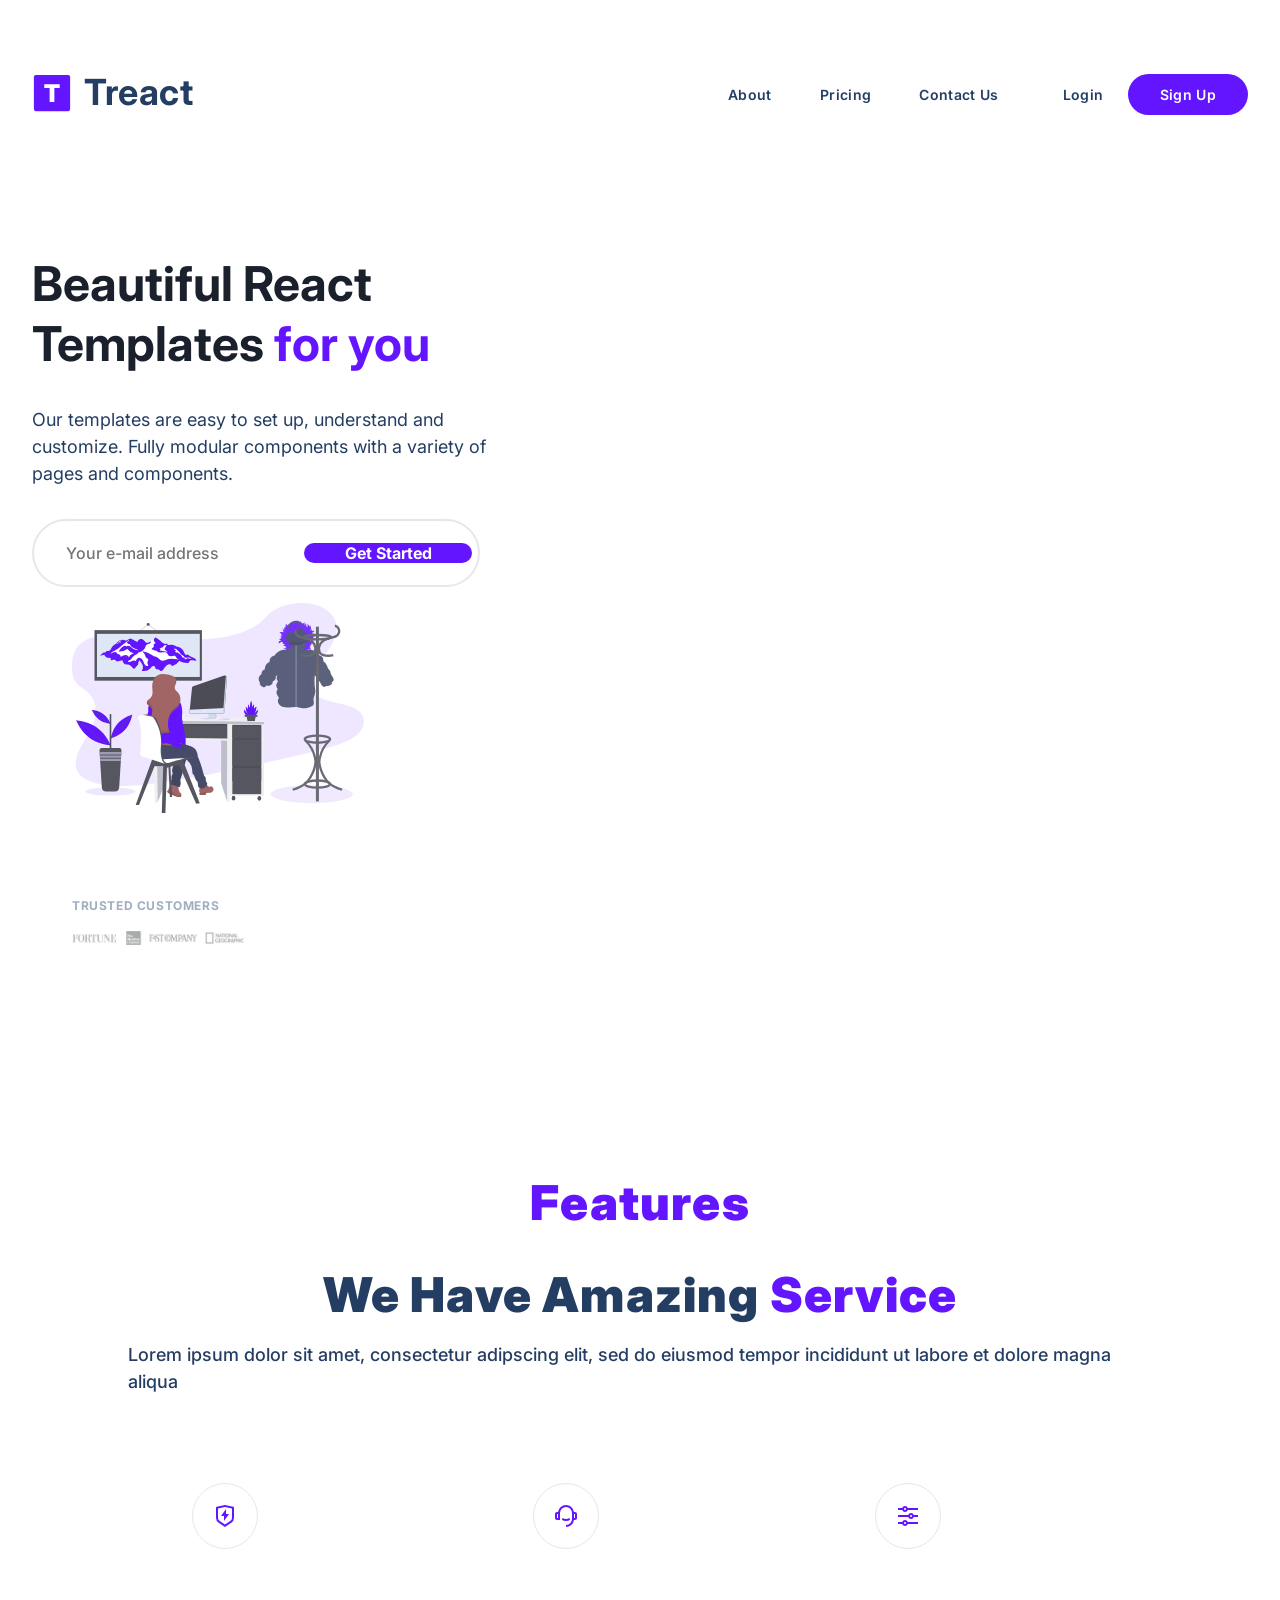
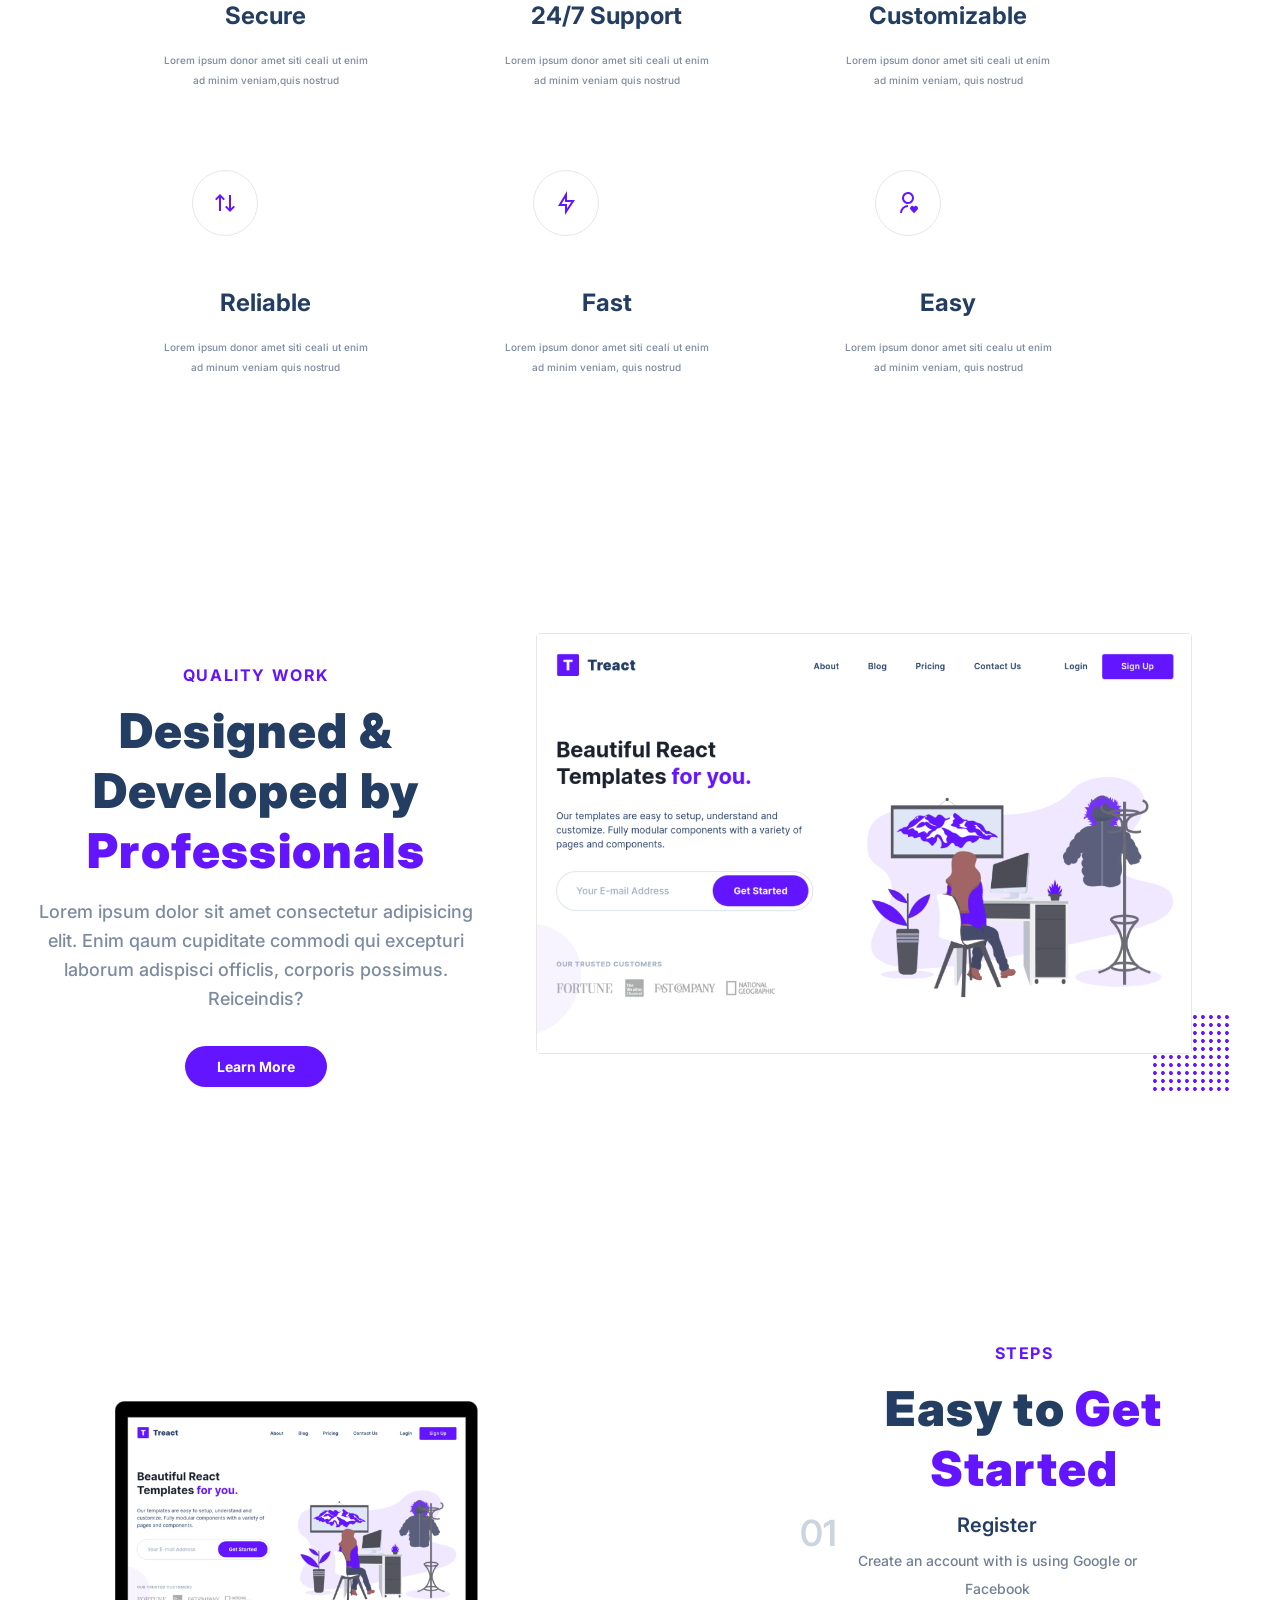
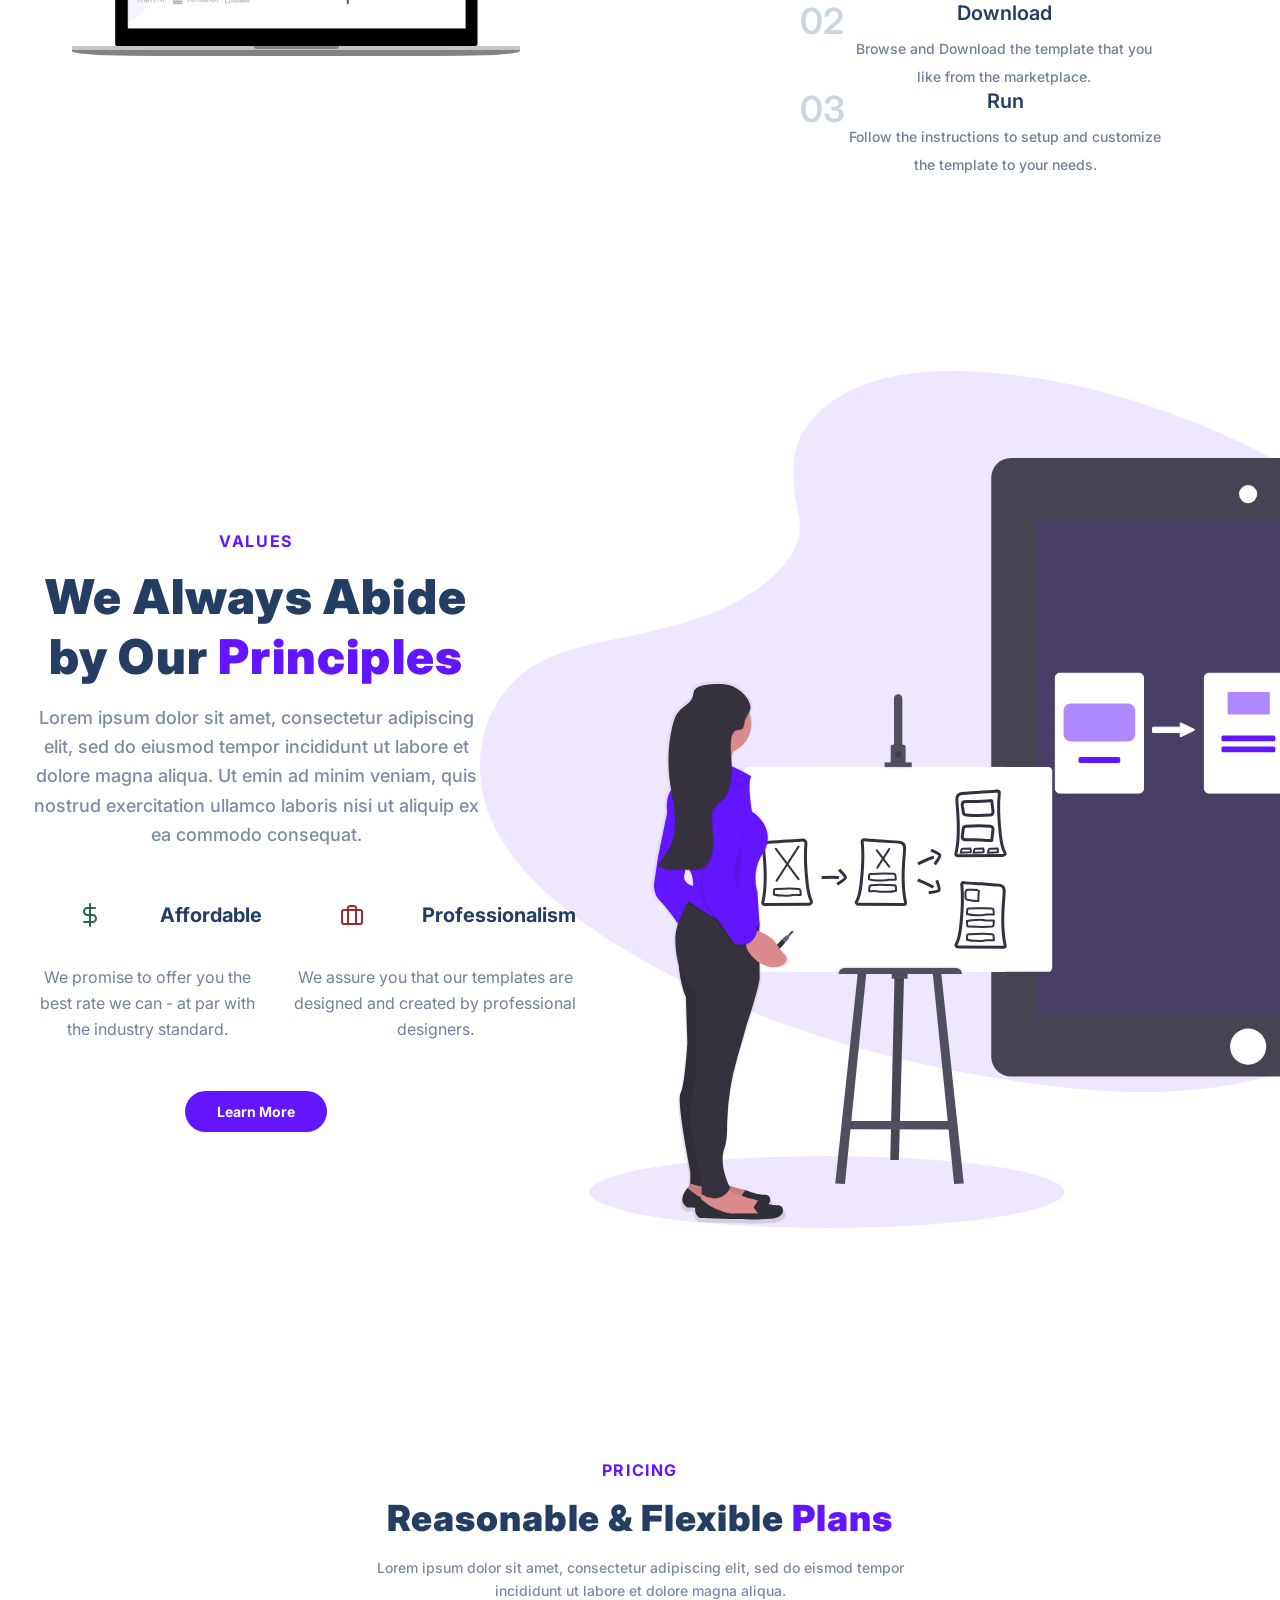
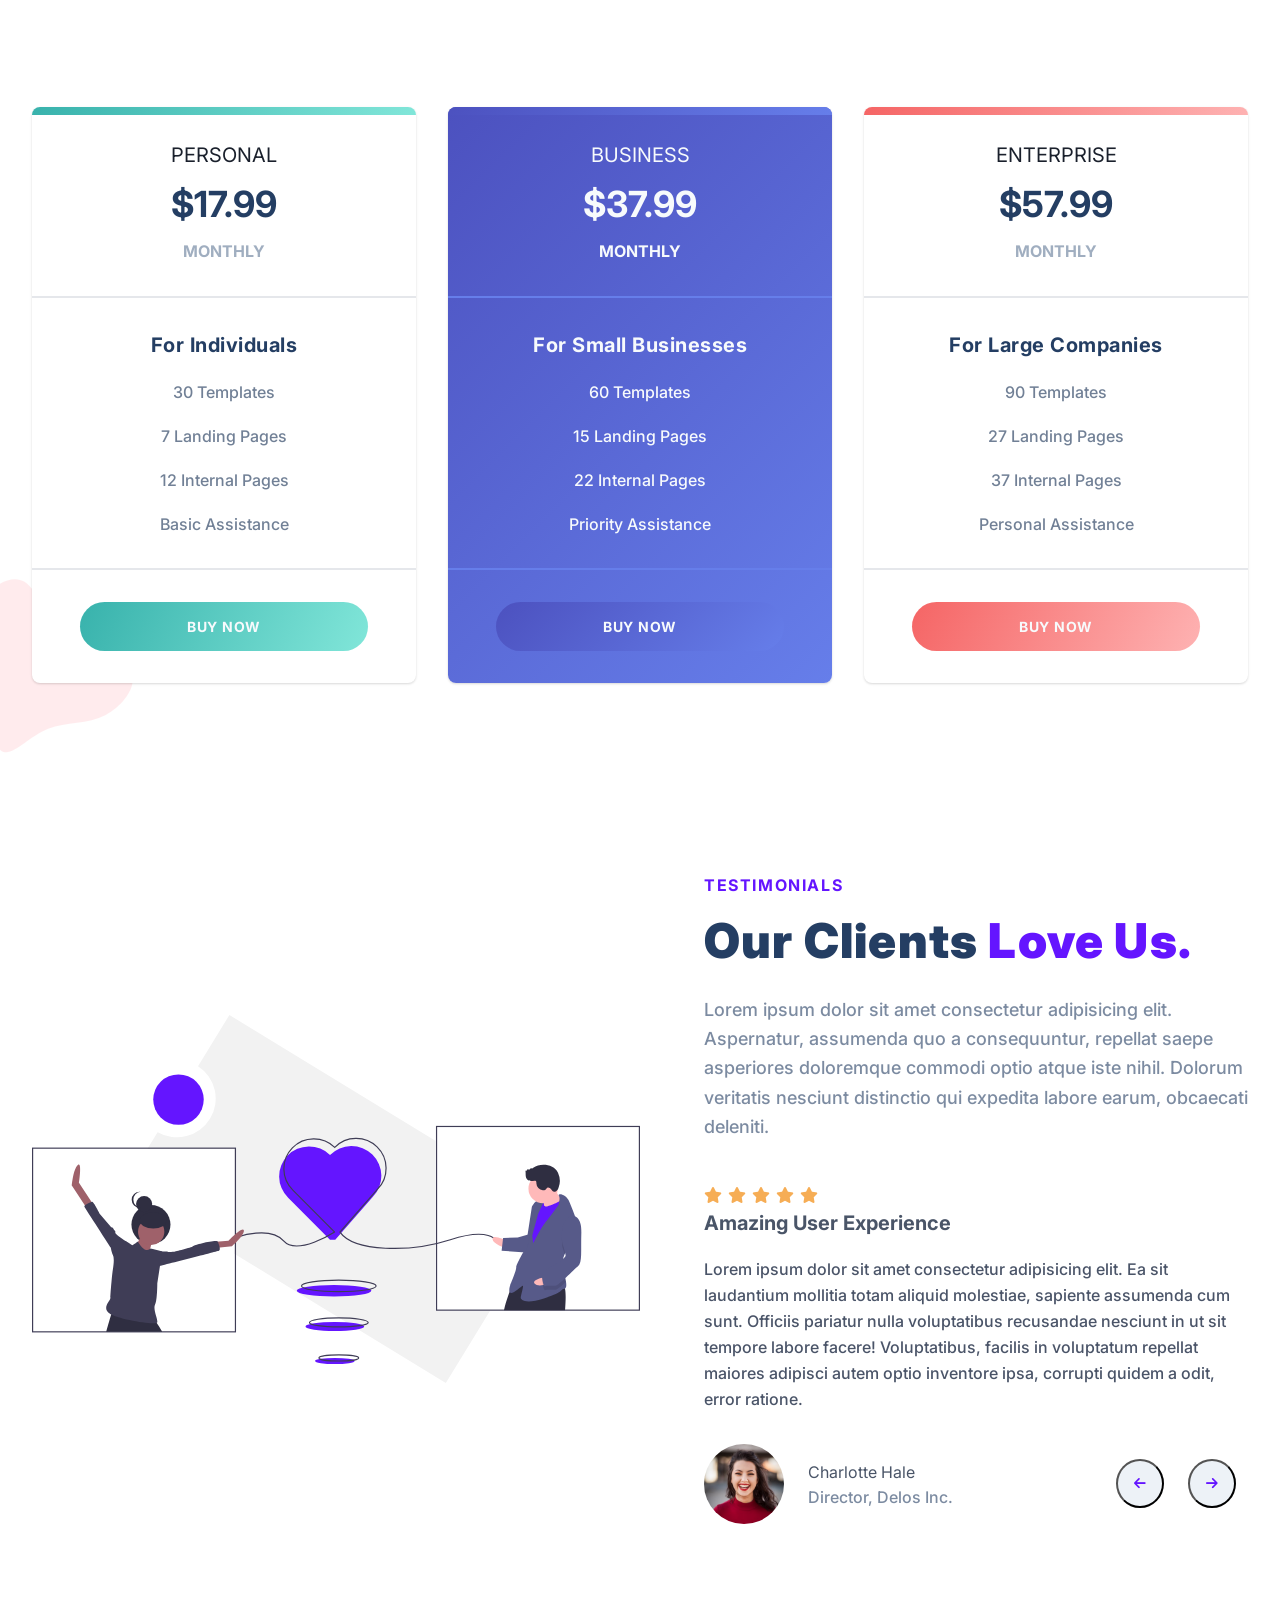
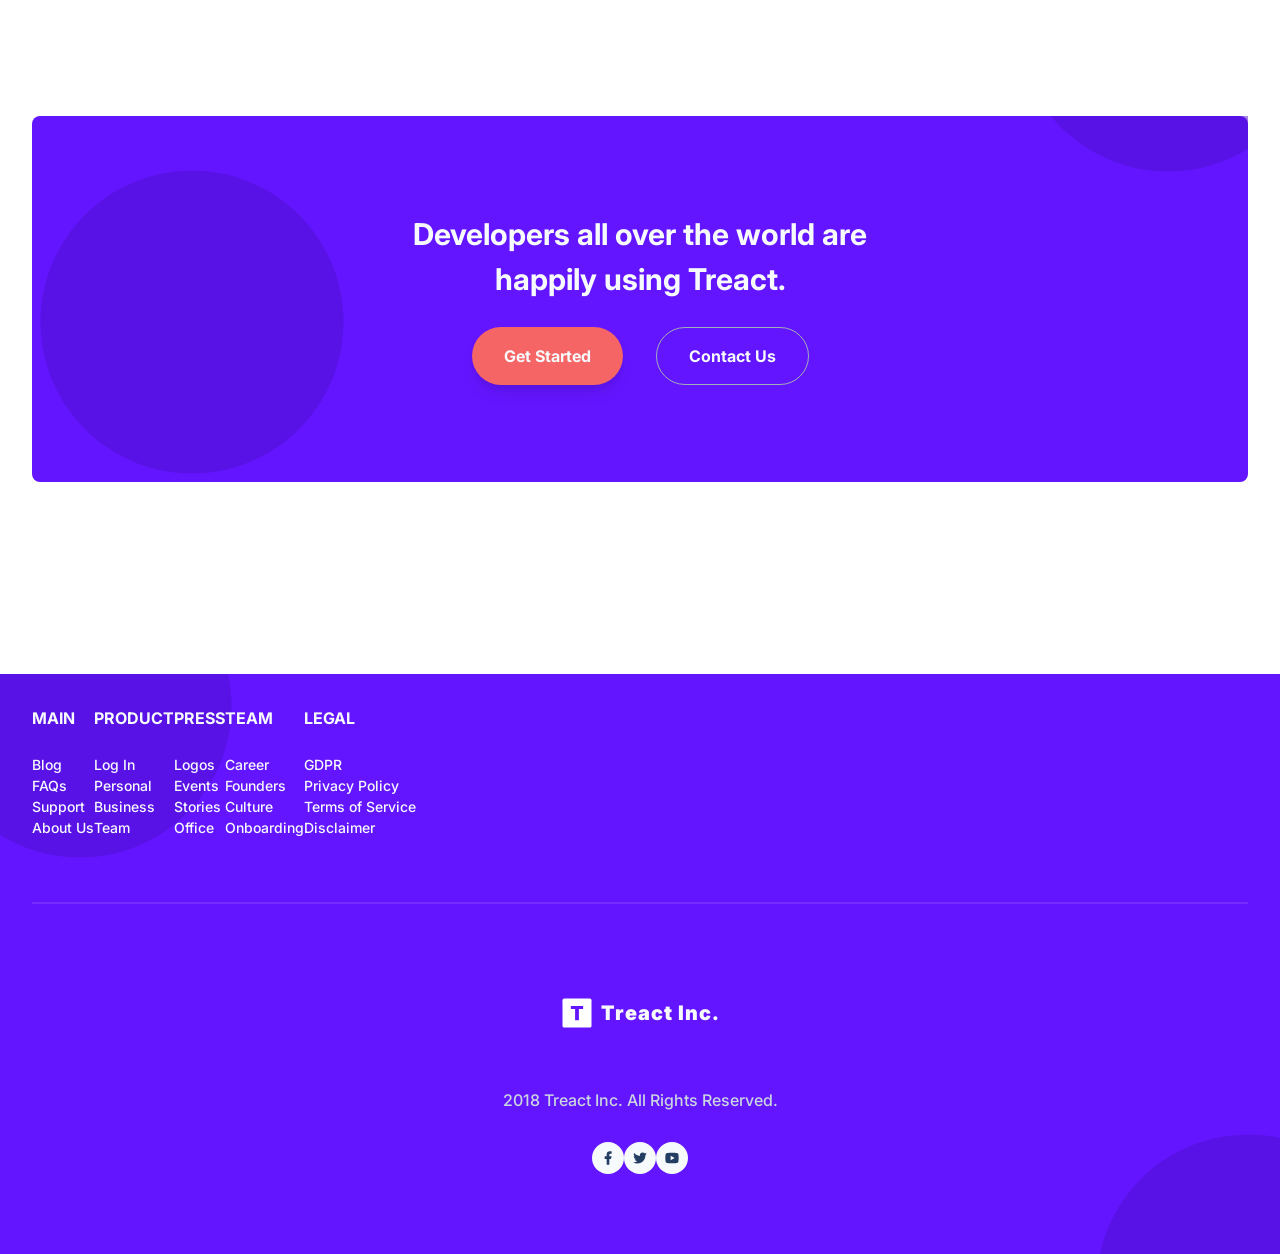
==== commit 17a686a5: "update" ====
--- a/index.html
+++ b/index.html
@@ -281,7 +281,6 @@
                     </div>
                     <img class="values__img" src="./assets/prototype-illustration.21bc4b3f612a2f257c3d361067582485.svg"
             </div>
-            </div>
         </section>
 
         <section id="pricing">
@@ -299,6 +298,7 @@
                                 <div class="plan__name">Personal</div>
                             <div class="plan__price">$17.99</div>
                             <div class="plan__duration">MONTHLY</div>
+                            </div>
                         <div class="plan__middle">
                             <div class="plan__target">For Individuals</div>
                                 <p class="plan__feature">30 Templates</p>
@@ -316,6 +316,7 @@
                                 <div class="plan__name">Business</div>
                                 <div class="plan__price">$37.99</div>
                                 <div class="plan__duration">Monthly</div>
+                                </div>
                             <div class="plan__middle">
                                 <div class="plan__target">For Small Businesses</div>
                                 <p class="plan__feature">60 Templates</p>
@@ -350,7 +351,7 @@
                   <path d="M82,-98.3C129.8,-57.7,208.2,-54.1,229.6,-26.6C251.1,1,215.6,52.5,172.9,74.9C130.2,97.2,80.3,90.4,37.8,107.5C-4.8,124.7,-40,165.7,-63.3,162.3C-86.5,158.8,-97.8,110.9,-109.3,72.2C-120.7,33.5,-132.2,4.1,-140.1,-37.4C-147.9,-79,-152.1,-132.6,-128.1,-177.3C-104.1,-222.1,-52.1,-258,-17.5,-237.2C17.1,-216.4,34.3,-138.9,82,-98.3Z" fill="#FFB4BC"></path>
                 </g>
               </svg>
-        </div>
+              </div>
         </div>
         </div>
     </section>
@@ -412,12 +413,12 @@
             <div class="start__container">
                 <div class="start__row">
                     <div class="start__title">Developers all over the world are happily using Treact.</div>
-                    <button class="start__buttons">
+                    <div class="start__buttons">
                         <button class="start__button btn">Get Started</button>
                         <button class="start__button btn">Contact Us</button>
                     </button>
                 </div>
-                
+               </div> 
             </div>             
                 </div>
             </div>
@@ -438,7 +439,8 @@
         <div class="footer__columns">
            <div class="footer__column">
             <div class="footer__column--title">MAIN</div>
-            <a class="footer__column--link">Blog</a>
+            <a class="footer__column--link">Blog
+            </a>
             <a class="footer__column--link">FAQs</a>
             <a class="footer__column--link">Support</a>
             <a class="footer__column--link">About Us</a>
@@ -472,11 +474,11 @@
                 <a class="footer__column--link">Disclaimer</a>
             </div>
         </div>
-        <div class="footer__divider">
+        <div class="footer__divider"></div>
             <div class="footer__bottom">
                 <div class="footer__logo">
                     <img src="./assets/logo-light.d9a5d1b5be5ea077b26864fdfc2e96a4.svg" alt="" class="footer__logo--img">
-                    <h5 class="footer__logo--text">Treact Inc.</h5>
+                    <h5 class="footer__logo--text">Treact Inc.</h5></div>
                     <div class="footer__copyright">2018 Treact Inc. All Rights Reserved.</div>
                     <div class="footer__socials">
                         <a class="footer__social--link">
@@ -500,7 +502,7 @@
         </footer>
         </body>
         </html>
-      </div>
+      
 
         
             
--- a/style.css
+++ b/style.css
@@ -1160,6 +1160,7 @@
   width: 100%;
   max-width: 1280px;
   margin: 0 auto;
+
 }
 #start .contatiner {
   padding-top: 5rem;
@@ -1167,11 +1168,11 @@
 }
 
 .container {
-  padding: 80px 0;
+  padding: 96px 0;
 }
 
 .start__blob--1 {
-  position: absoulte;
+  position: absolute;
   bottom: 0px;
   left: 0px;
   height: 20rem;
@@ -1192,13 +1193,9 @@
   opacity: 0.5;
 }
 
-svg:not(:root) {
-  overflow-clip-margin: content-box;
-  overflow: hidden;
-}
-
 .start__container {
-  padding: 80px 0;
+  padding: 96px 0;
+  width: 100%;
   background-color: rgb(100, 21, 255);
   border-radius: 8px;
   display: flex;
@@ -1211,13 +1208,14 @@
   width: 100%;
   margin: 0 auto;
   max-width: 1024px;
+  padding: 0 32px;
   display: flex;
   justify-content: center;
   align-items: center;
 }
 
 .start__title {
-  font-size: 24px;
+  font-size: 30px;
   text-align: center;
   width: 100%;
   max-width: 512px;
@@ -1228,7 +1226,6 @@
 }
 
 .start__buttons {
-  flex-direction: column;
   width: auto;
   margin-top: 24px;
   display: flex;
@@ -1247,13 +1244,11 @@
 }
 
 .start__button:nth-child(2) {
-  margin-top: 16px;
   border: 1px solid rgb(160, 174, 182);
   transition: all 300ms ease;
 }
 
 .start__button {
-  padding: 16px 32px;
   font-size: 16px;
   line-height: 1.5;
   border-radius: 500px;
@@ -1261,6 +1256,7 @@
   color: #f7fafc;
   margin: 1px;
   z-index: 2;
+  padding: 16px 32px;
 }
 /* 
 
@@ -1269,7 +1265,7 @@
 */
 
 footer {
-  padding: 96px 32px;
+  padding: 80px 32px;
   background-color: rgb(100, 21, 255);
   margin-bottom: -32px;
   position: relative;
@@ -1310,17 +1306,17 @@
 }
 
 .footer__columns {
-  justify-content: center;
+  justify-content: flex-start;
   flex-wrap: wrap;
   margin-top: -48px;
   display: flex;
 }
 
 .footer__column {
-  width: auto;
-  padding: 0 16px;
-  text-align: center;
-  align-items: center;
+  width: calc(100%/3)
+  margin-top:48px;
+  display: flex;
+  align-items: flex-start;
   flex-direction: column;
   z-index: 2;
 }
@@ -1344,6 +1340,18 @@
   cursor: pointer;
 }
 
+.footer__column--link:after {
+  content: "";
+  position: absolute;
+  left: 0;
+  bottom: -6px;
+  height: 2px;
+  width: 100%;
+  background: #fff;
+  transition: all 300ms ease;
+  opacity: 0;
+}
+
 .footer__divider {
   width: 100%;
   height: 2px;
@@ -1391,9 +1399,6 @@
 }
 
 .footer__copyright {
-  font-size: 14px;
-  text-align: center;
-  line-height: 1.5;
   margin-top: 32px;
   color: #cbd5e0;
   font-weight: 500;
@@ -1401,6 +1406,7 @@
 
 .footer__socials {
   margin-left: 0px;
+  margin-top: 32px;
   display: flex;
   align-items: center;
 }
@@ -1428,6 +1434,11 @@
 svg:not(:root) {
   overflow-clip-margin: content-box;
   overflow: hidden;
+}
+
+a {
+  display: inline;
+  text-decoration: none;
 }
 /* 
 
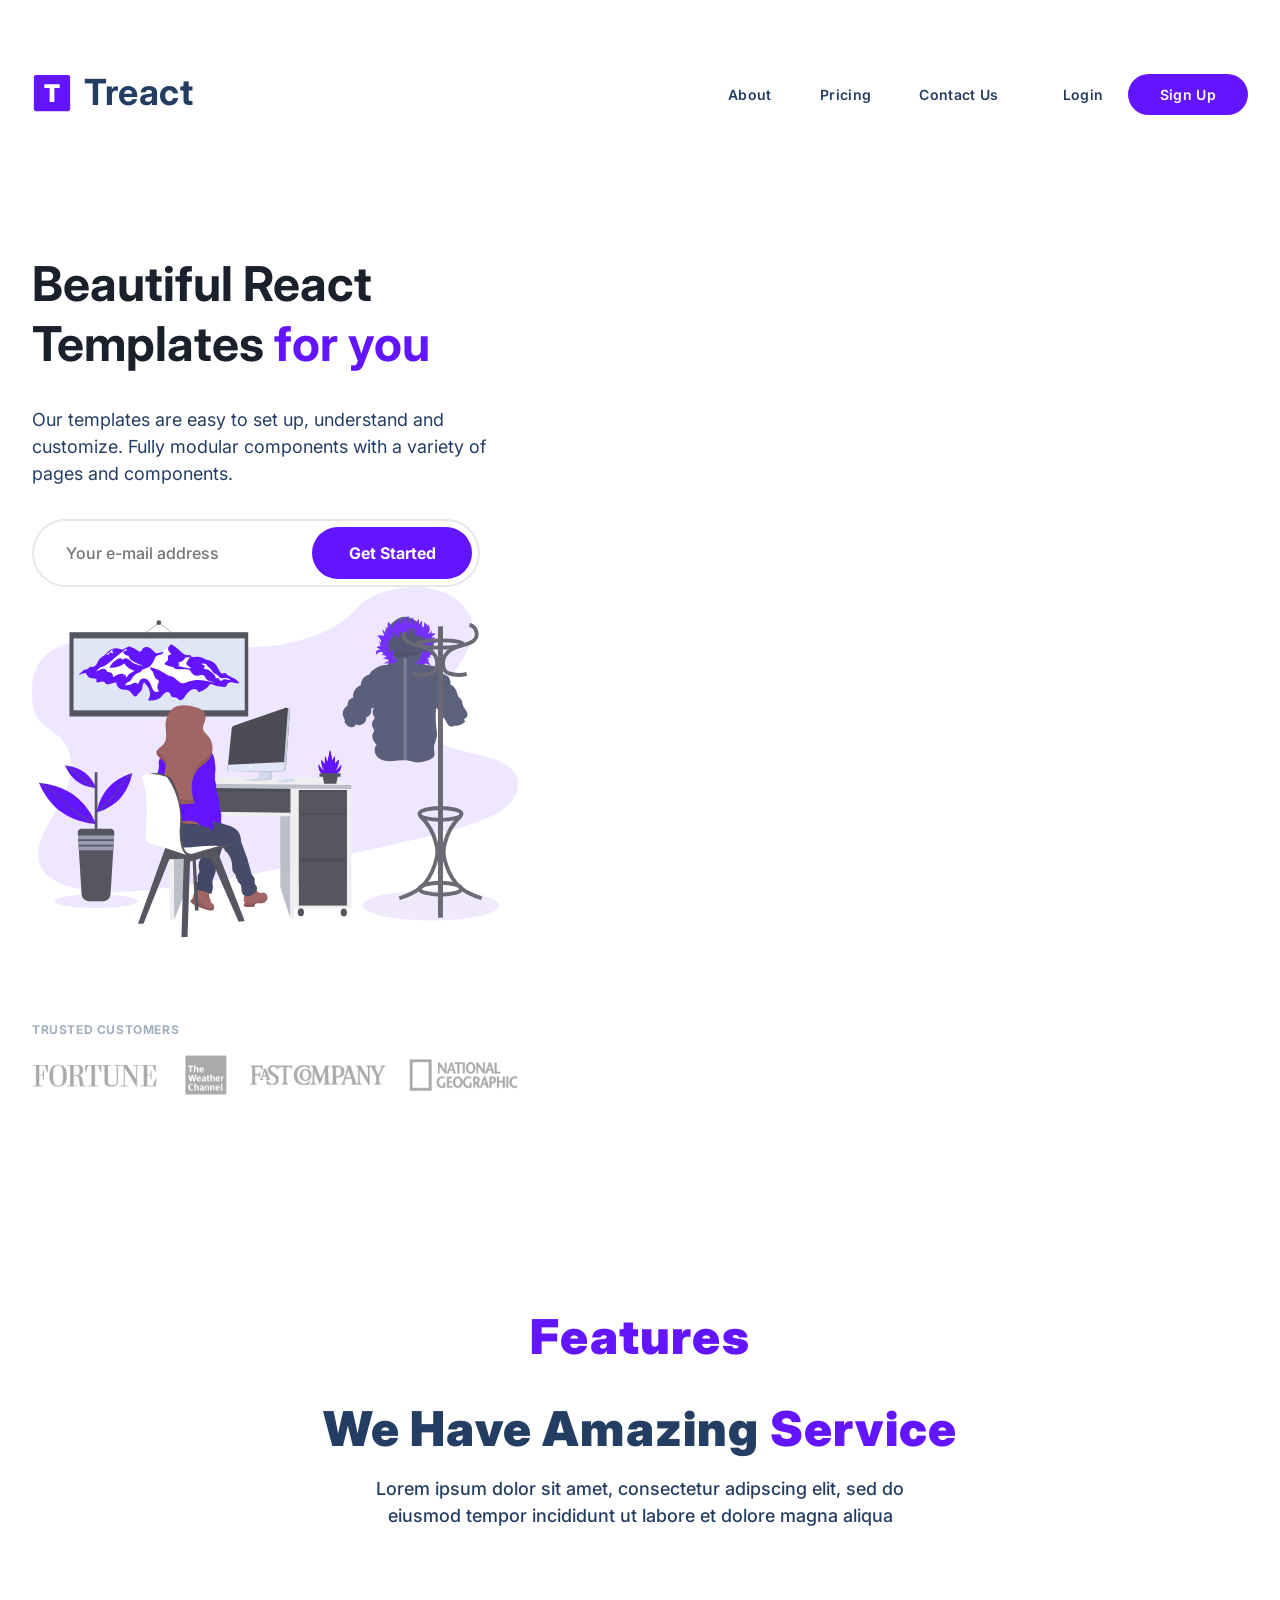
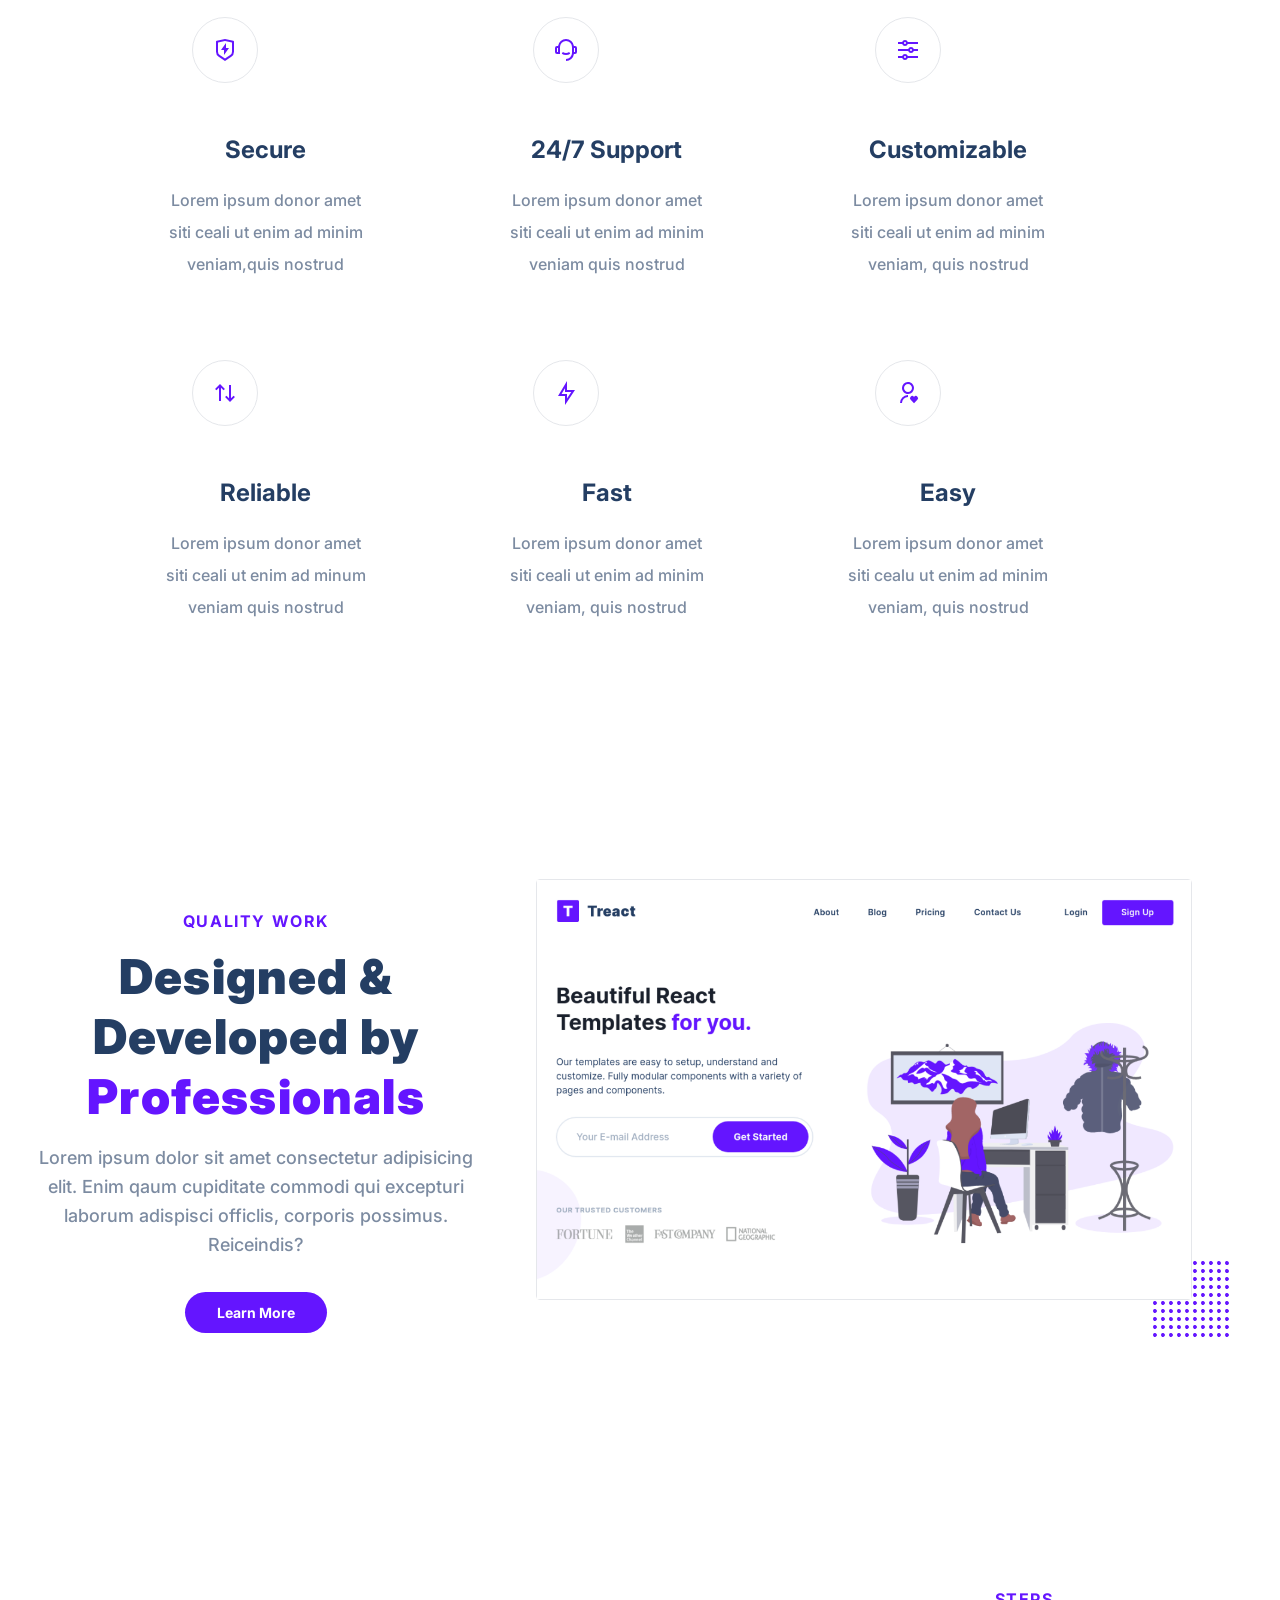
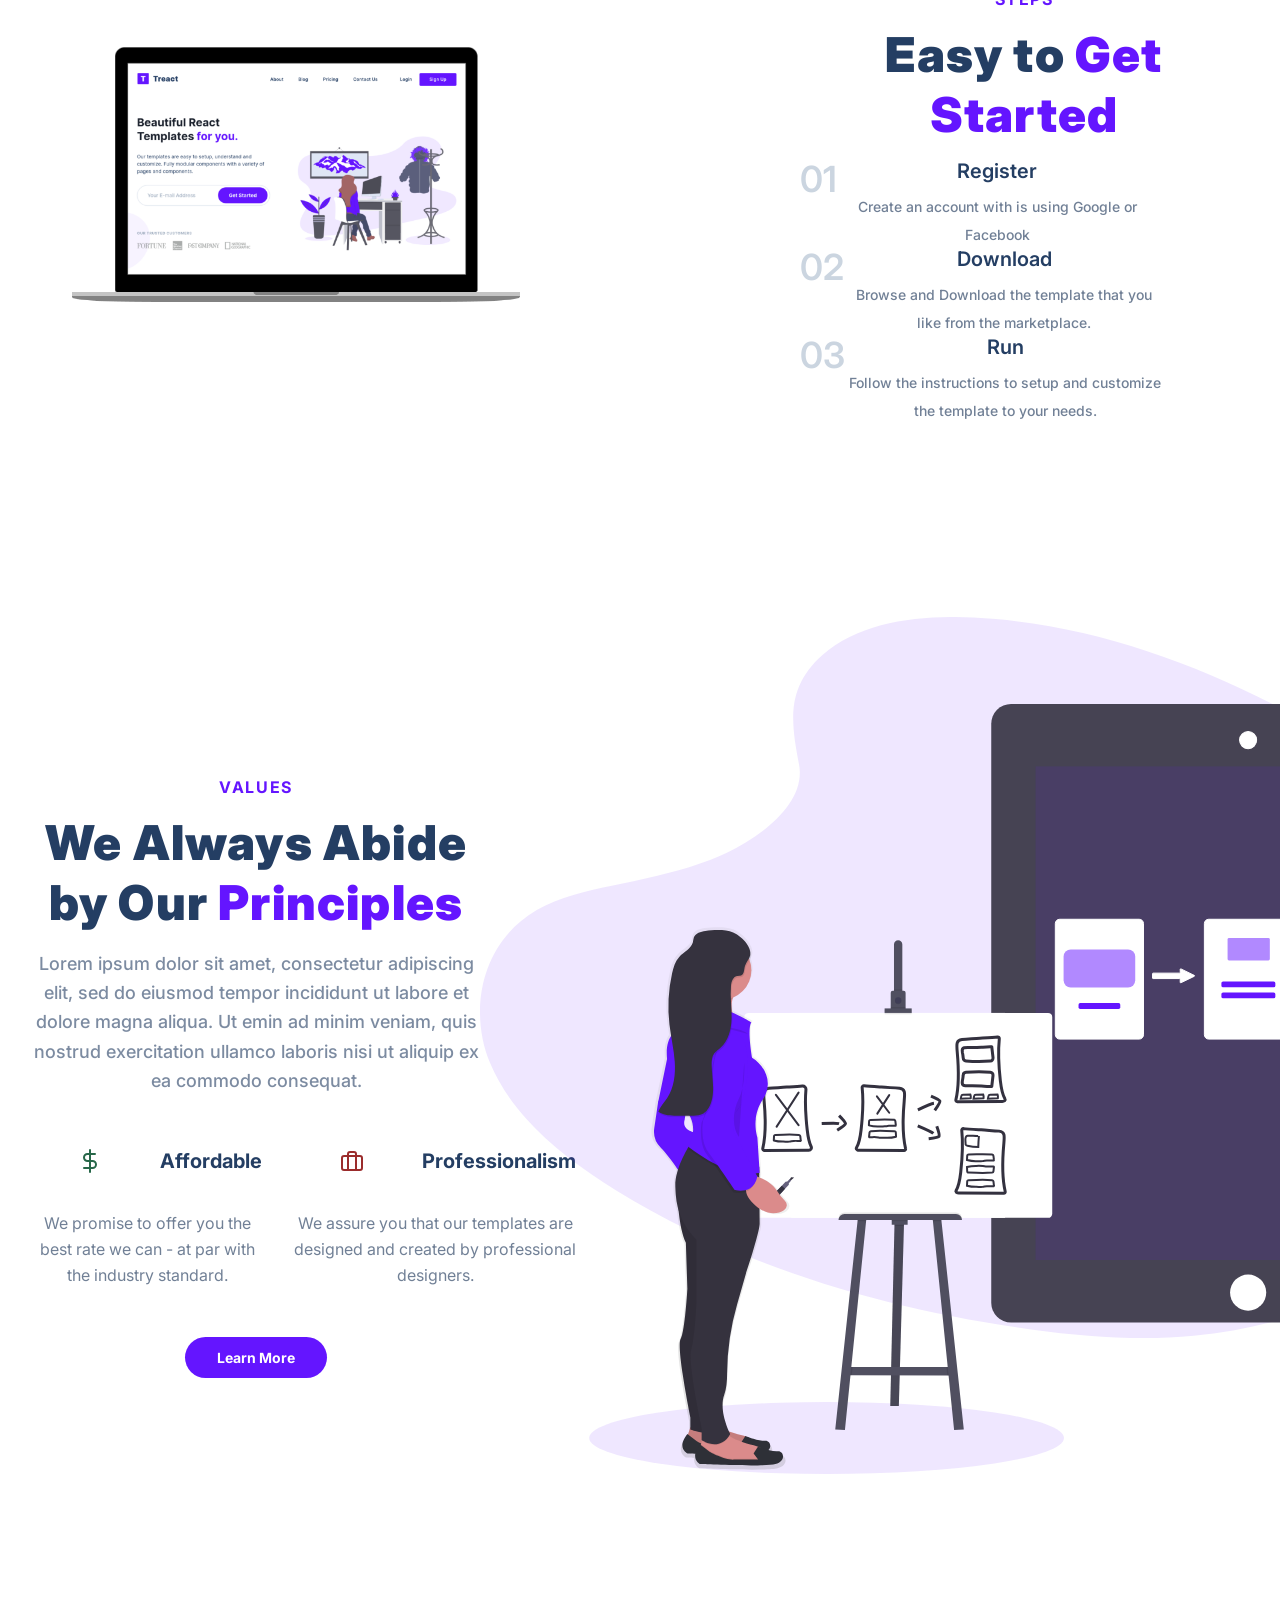
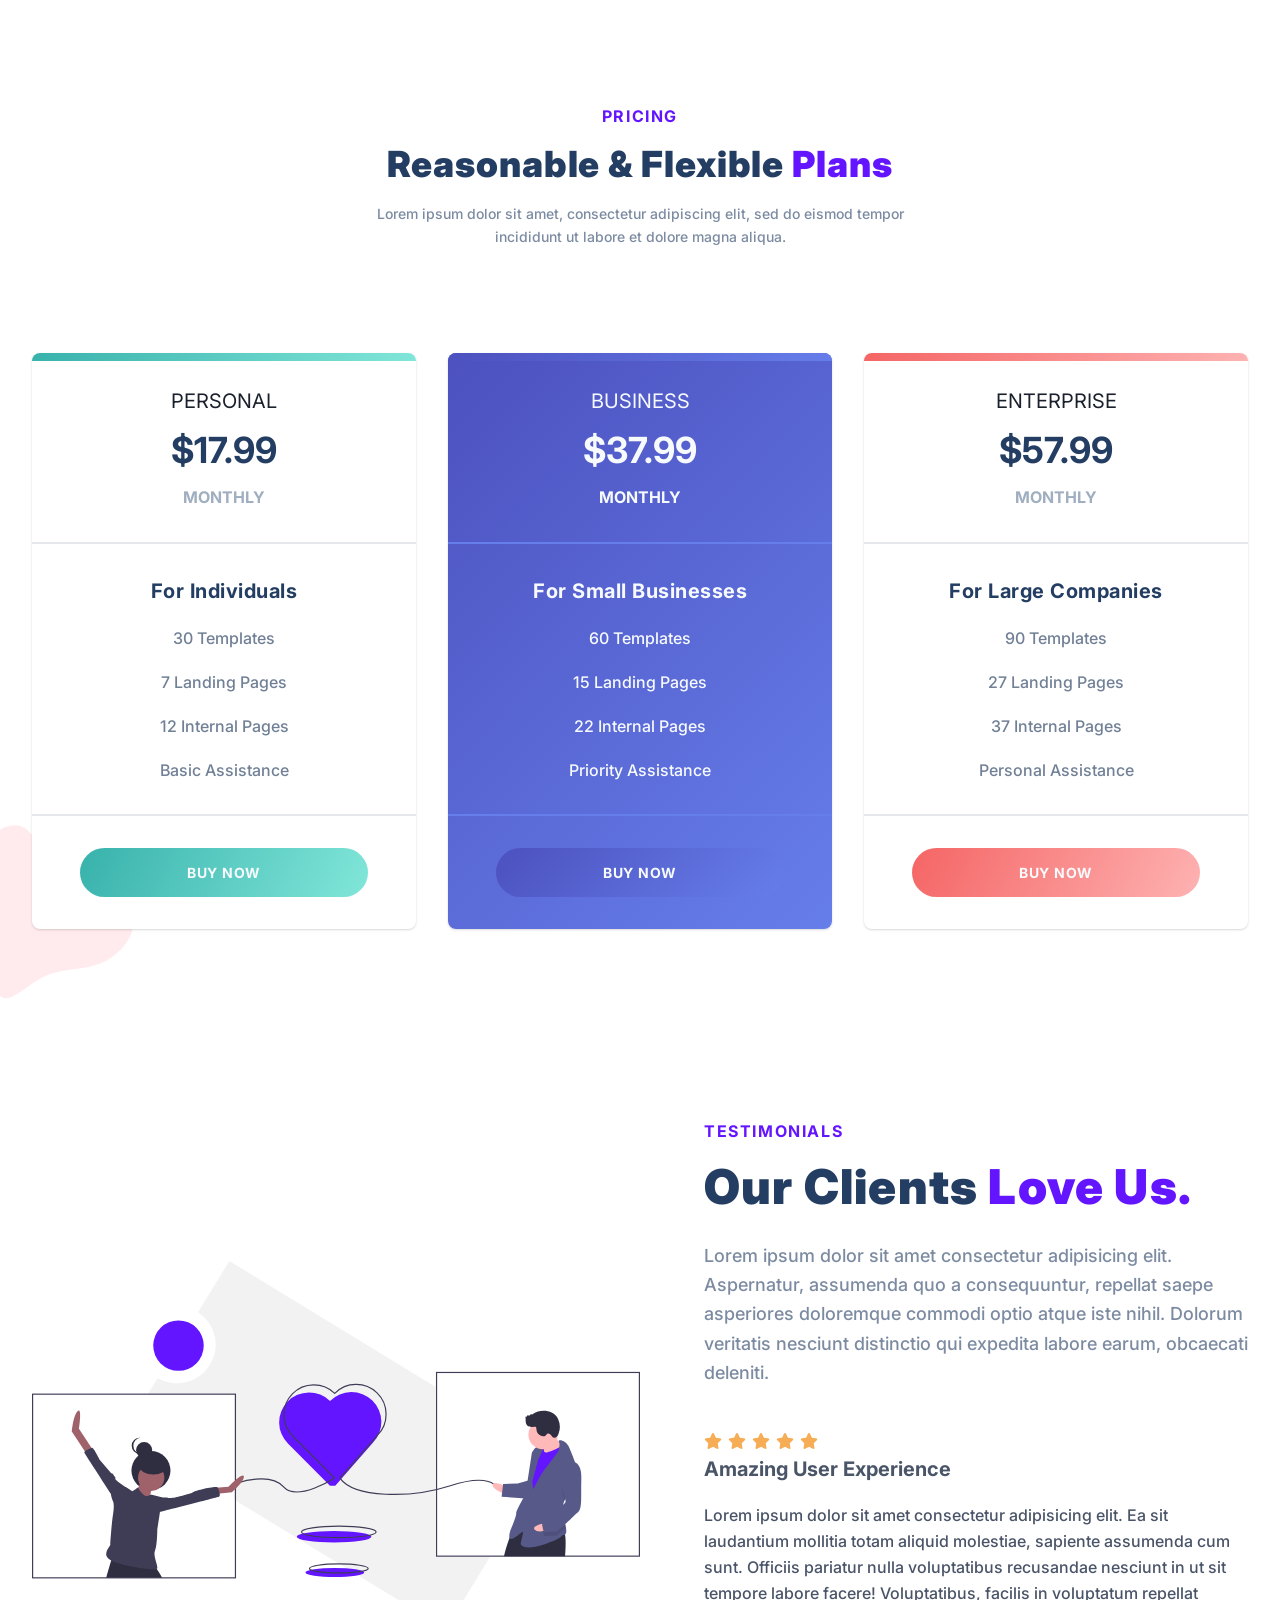
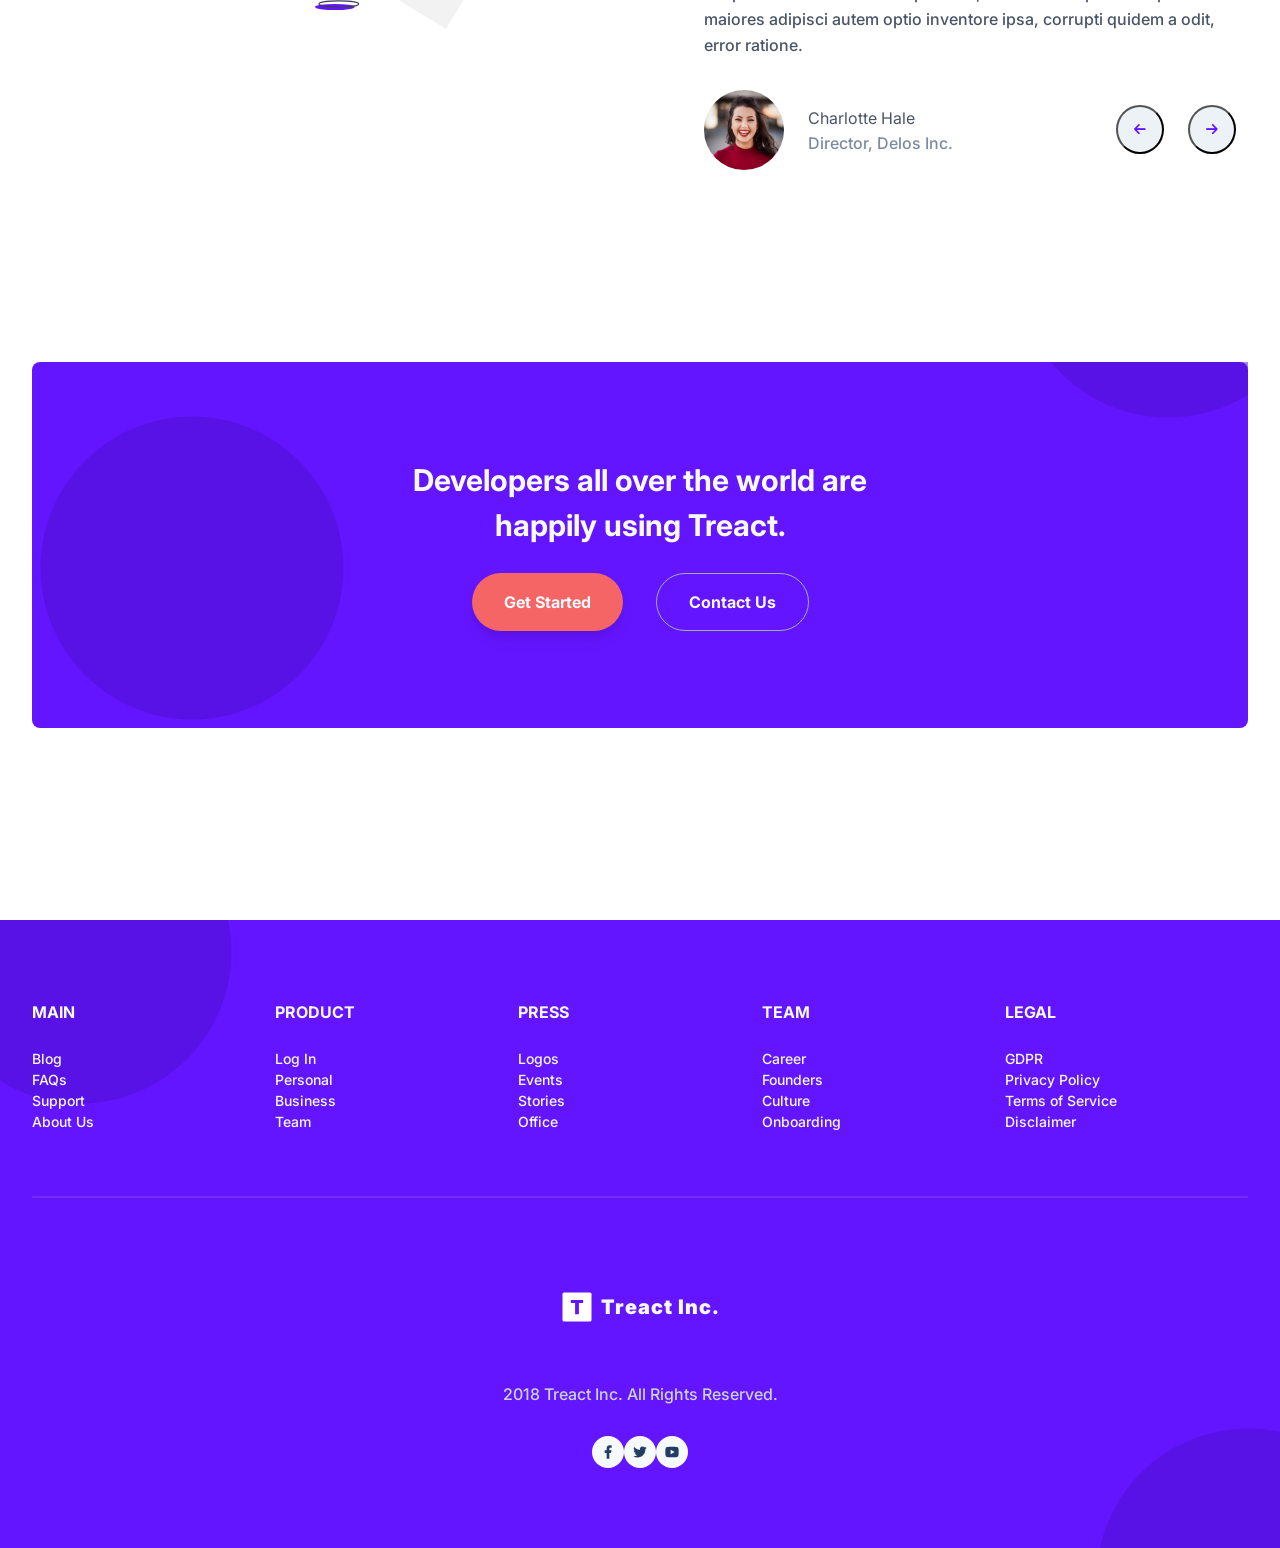
==== commit 7e8bfd4b: "update" ====
--- a/index.html
+++ b/index.html
@@ -486,12 +486,12 @@
                 <path d="M14 13.5h2.5l1-4H14v-2c0-1.03 0-2 2-2h1.5V2.14c-.326-.043-1.557-.14-2.857-.14C11.928 2 10 3.657 10 6.7v2.8H7v4h3V22h4v-8.5z"></path>
               </svg> 
                         </a>
-                        <a class="footer__social--link">
+<a class="footer__social--link">
                           <svg fill="currentColor" viewBox="0 0 24 24">
                 <path d="M22.162 5.656a8.384 8.384 0 01-2.402.658A4.196 4.196 0 0021.6 4c-.82.488-1.719.83-2.656 1.015a4.182 4.182 0 00-7.126 3.814 11.874 11.874 0 01-8.62-4.37 4.168 4.168 0 00-.566 2.103c0 1.45.738 2.731 1.86 3.481a4.168 4.168 0 01-1.894-.523v.052a4.185 4.185 0 003.355 4.101 4.21 4.21 0 01-1.89.072A4.185 4.185 0 007.97 16.65a8.394 8.394 0 01-6.191 1.732 11.83 11.83 0 006.41 1.88c7.693 0 11.9-6.373 11.9-11.9 0-.18-.005-.362-.013-.54a8.496 8.496 0 002.087-2.165z"></path>
               </svg>  
                         </a>
-                        <a class="footer__social--link">
+<a class="footer__social--link">
                           <svg fill="currentColor" viewBox="0 0 24 24">
                 <path d="M21.543 6.498C22 8.28 22 12 22 12s0 3.72-.457 5.502c-.254.985-.997 1.76-1.938 2.022C17.896 20 12 20 12 20s-5.893 0-7.605-.476c-.945-.266-1.687-1.04-1.938-2.022C2 15.72 2 12 2 12s0-3.72.457-5.502c.254-.985.997-1.76 1.938-2.022C6.107 4 12 4 12 4s5.896 0 7.605.476c.945.266 1.687 1.04 1.938 2.022zM10 15.5l6-3.5-6-3.5v7z"></path>
               </svg>  
--- a/style.css
+++ b/style.css
@@ -300,9 +300,9 @@
 .header__email--btn {
   z-index: 2;
   margin: 8px;
-  height: calc(100%-16px);
+  height: calc(100% - 16px);
   border-radius: 500px;
-  width: 168px;
+  width: 160px;
   border: none;
   background-color: #6415ff;
   color: #fff;
@@ -325,17 +325,20 @@
 
 .header__customers {
   margin-top: 16px;
-  padding-right: 120px;
+  padding-right: 0px;
   opacity: 0.5;
 }
 
 .header__img--wrapper {
-  width: calc(100% - 40%);
+  margin-top: 48px;
+  width: 100%;
+  max-width: 512px;
+  margin: 0 auto;
 }
 
 .header__img {
   width: 100%;
-  max-width: 768px;
+  max-width: 512px;
 }
 
 /* 
@@ -346,6 +349,18 @@
 
 #features {
   position: relative;
+}
+
+#features .section__para {
+  text-align: center;
+  max-width: 576px;
+}
+
+.section__para {
+  font-size: 14px;
+  font-weight: 500;
+  color: #7c8ba1;
+  line-height: 1.625;
 }
 
 #features .row__narrow {
@@ -395,7 +410,7 @@
 
 .feature__para {
   margin-top: 16px;
-  font-size: 10px;
+  font-size: 16px;
   max-width: calc(634px / 3);
   color: rgb(124, 139, 161);
   line-height: 2;
@@ -641,6 +656,7 @@
 
 .section__para {
   font-size: 14px;
+  margin-top: 16px;
   font-weight: 500;
   color: #7c8ba1;
   line-height: 1.625;
@@ -1313,7 +1329,7 @@
 }
 
 .footer__column {
-  width: calc(100%/3)
+  width: calc(100%/5);
   margin-top:48px;
   display: flex;
   align-items: flex-start;
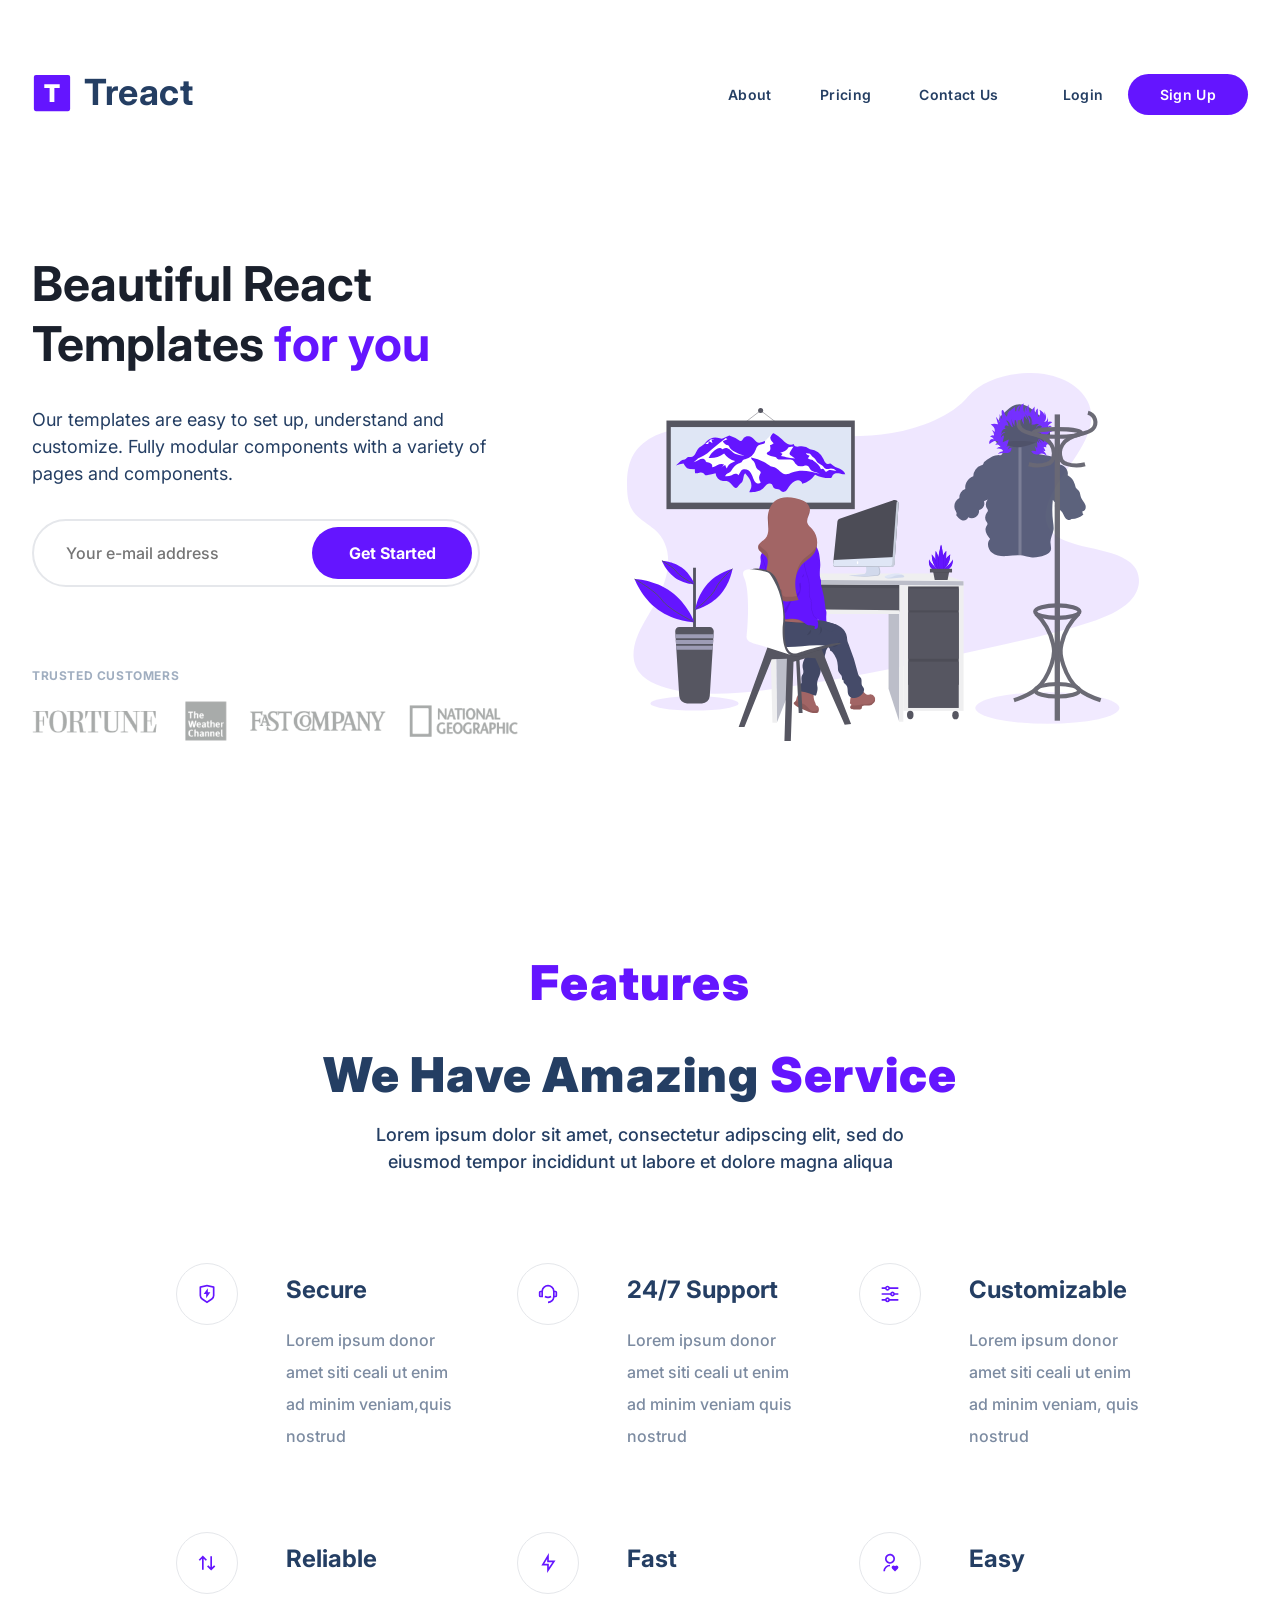
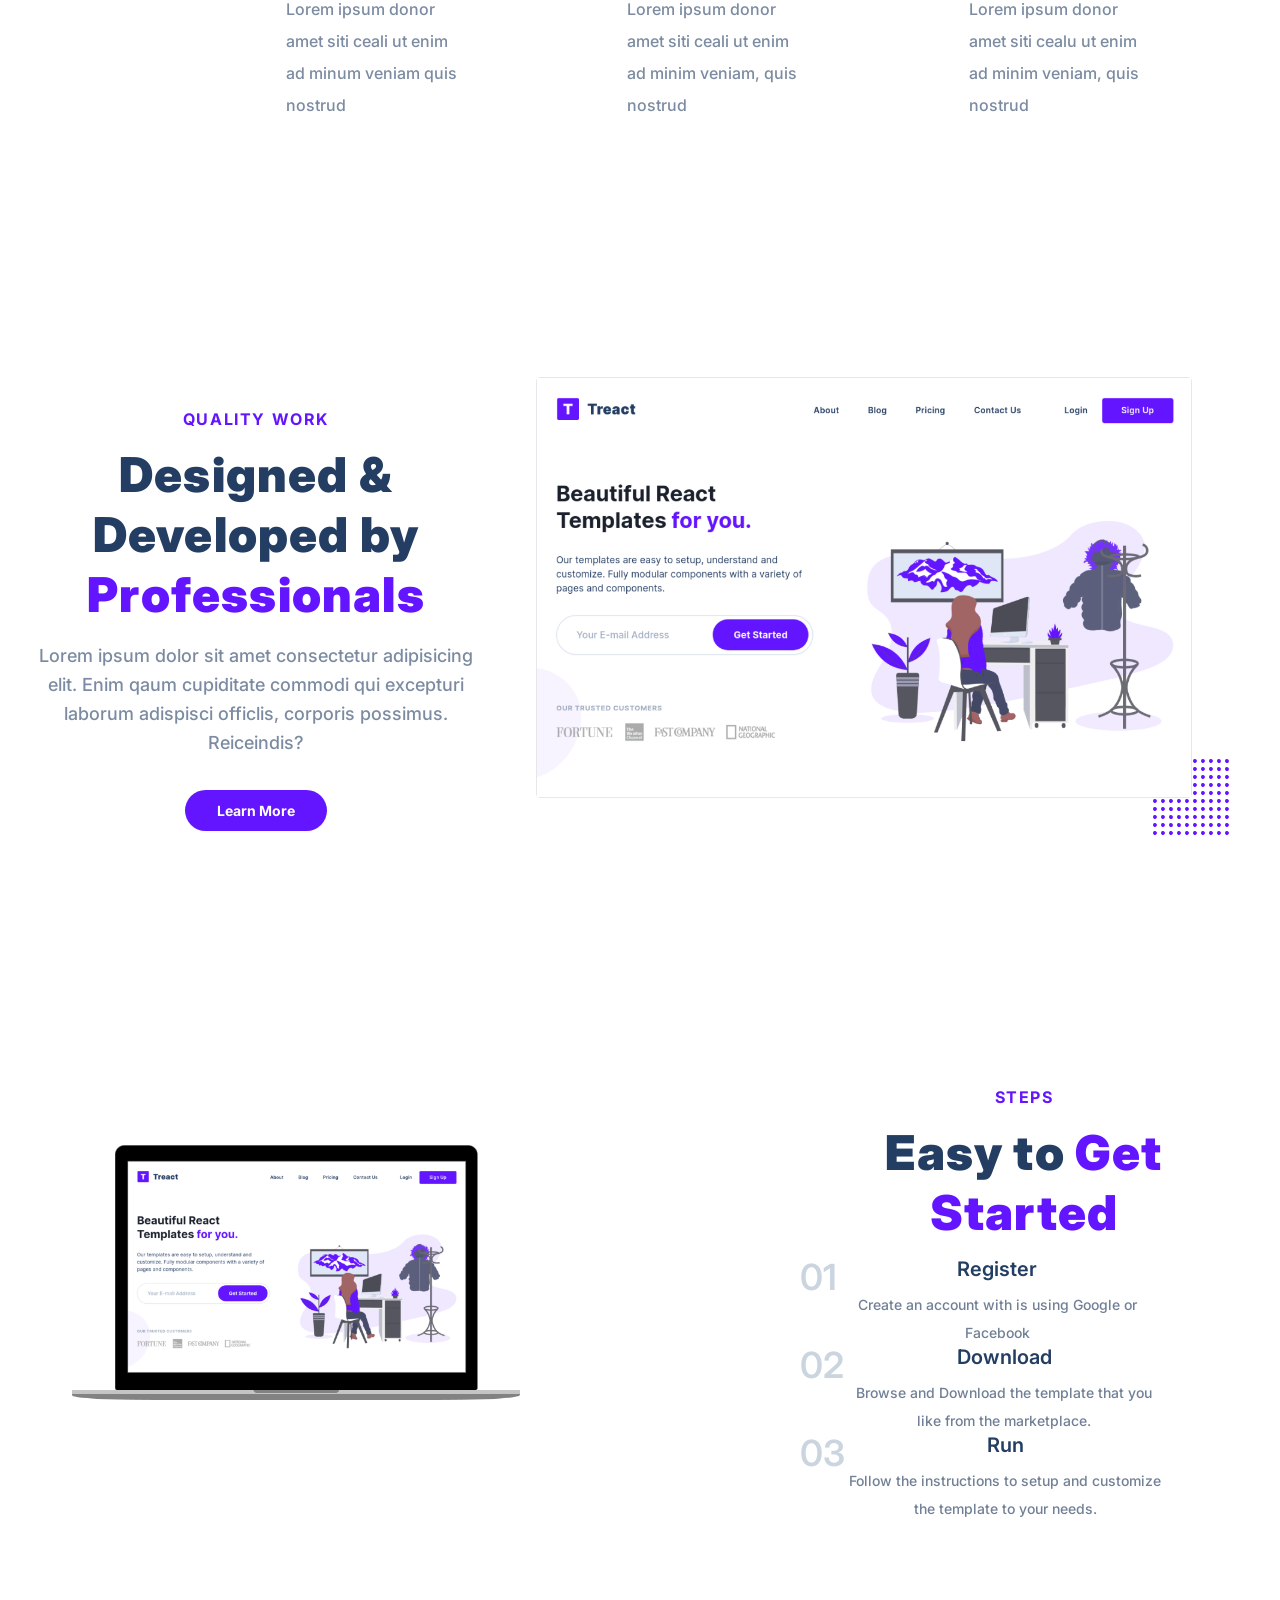
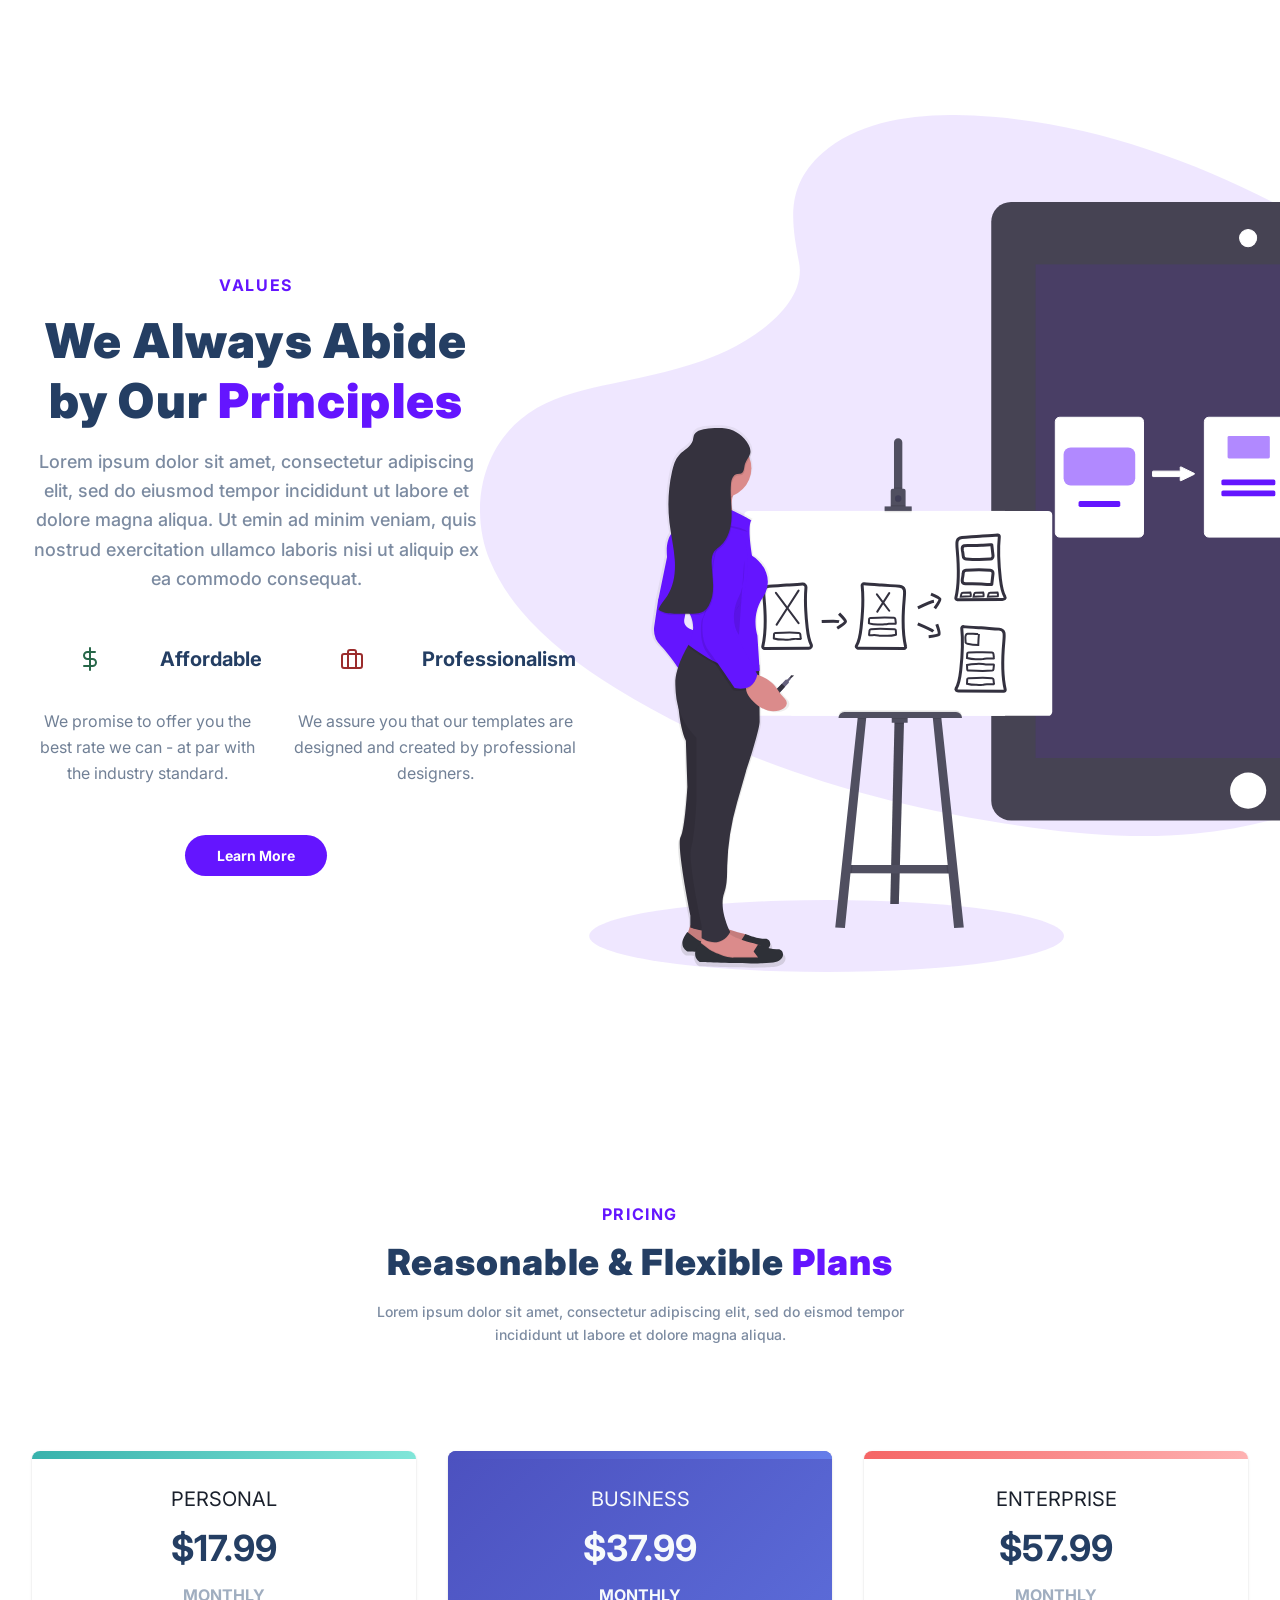
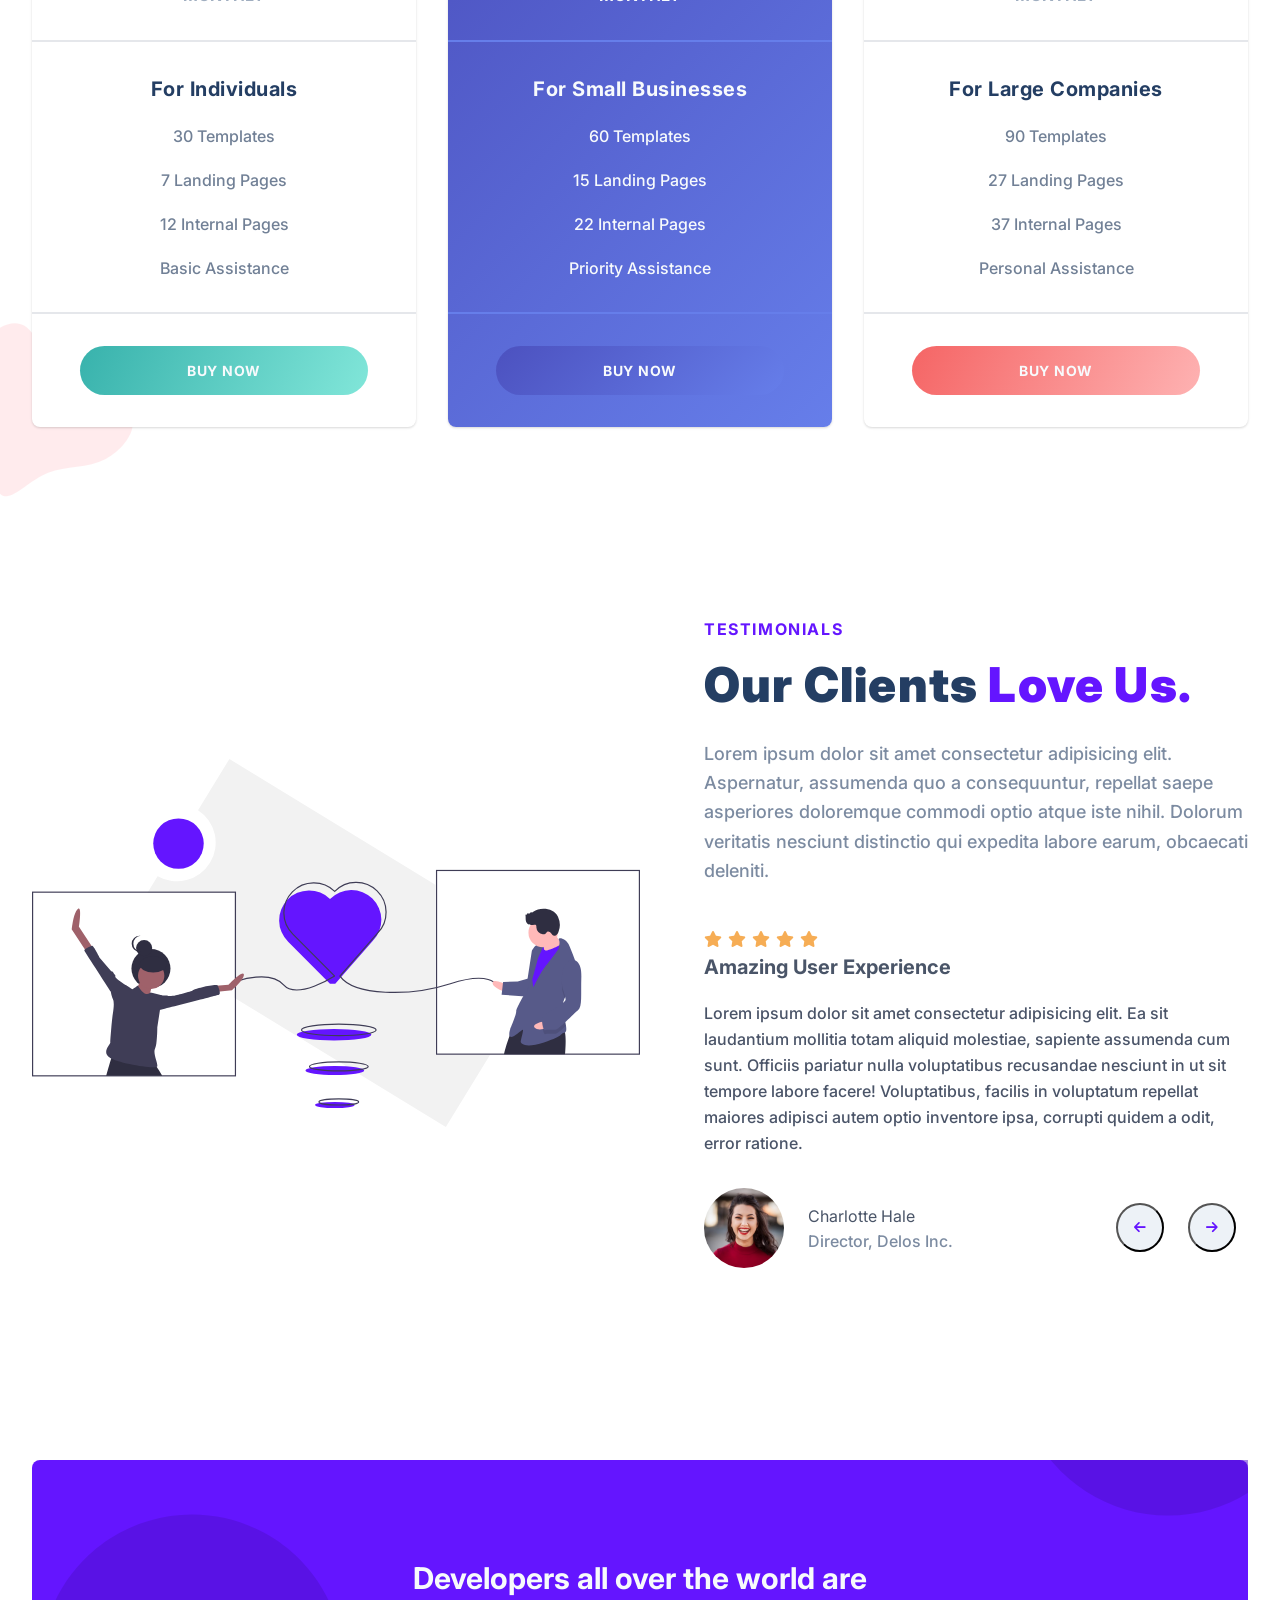
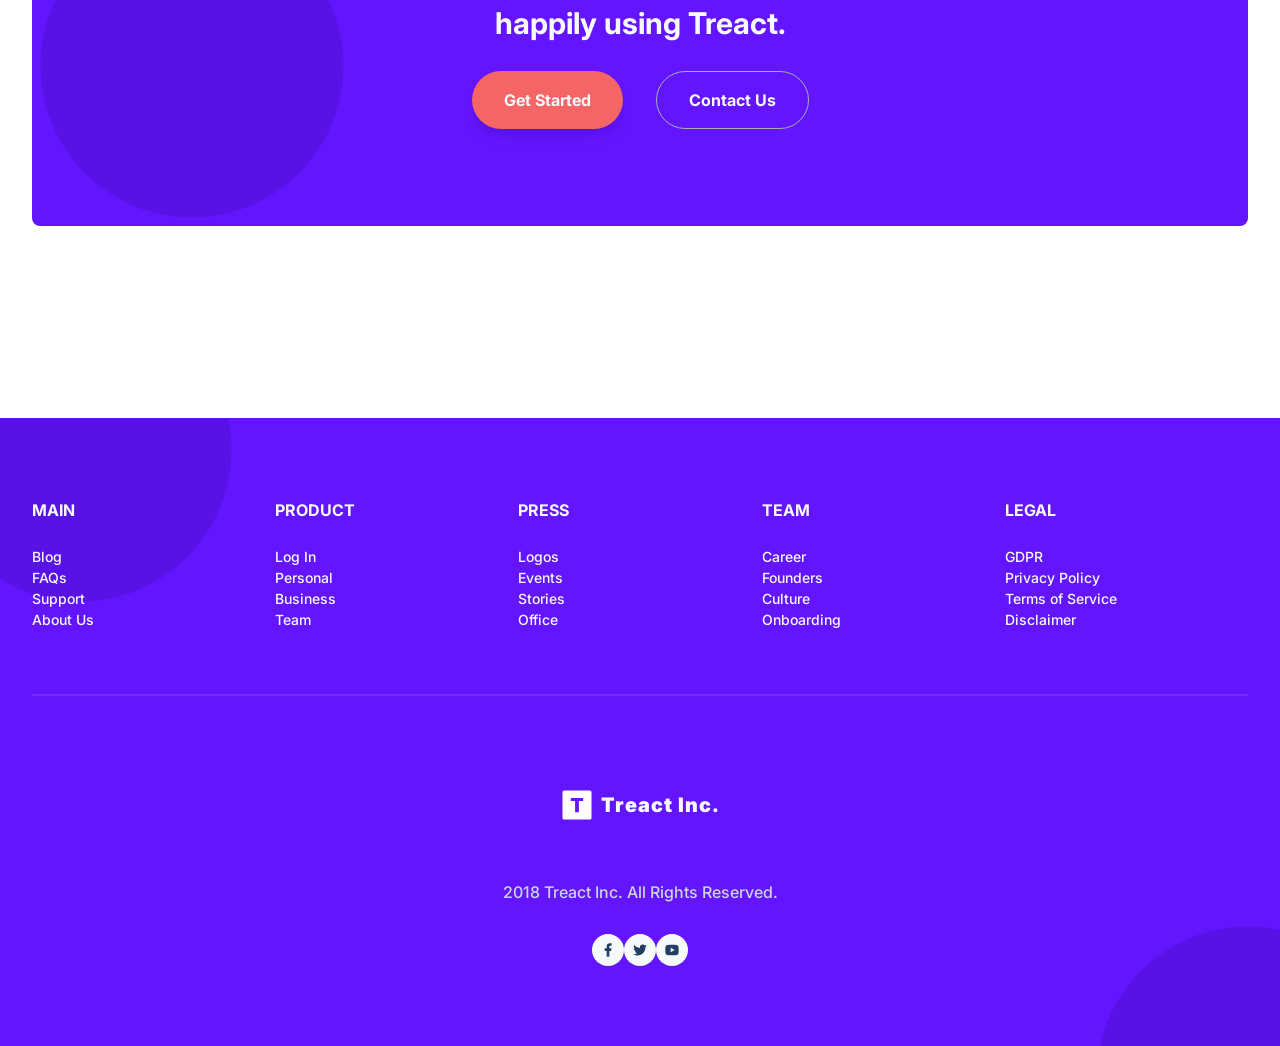
==== commit 4cbc6ba9: "update" ====
--- a/index.html
+++ b/index.html
@@ -71,19 +71,17 @@
                     <div class="header__description">
                         <h1 class="header__title">Beautiful React Templates <span class="purple">for you</span></h1>
                         <p class="header__description--para"<p> Our templates are easy to set up, understand and customize. Fully modular components with a variety of pages and components.</p>
-        <div class="header__email">
-            <input type="text" class="header__email--input" placeholder="Your e-mail address">
+                        <div class="header__email">
+<input type="text" class="header__email--input" placeholder="Your e-mail address">
             <button class="header__email--btn">Get Started</button>
         </div>
-        <figure class="header__img--wrapper">
-            <img src="./assets/design-illustration-2.6da6a00b20c07c4a9b65d1870679e1b8.svg" alt="" class="header__img"
-
-</figure>
 <p class="header__customers--title">
     TRUSTED CUSTOMERS
 </p>
-   <img src="./assets/customers-logo-strip.680ac7c2e8ae28161d2c.png" alt="" class="header__customers"                         
-            </div>
+   <img src="./assets/customers-logo-strip.680ac7c2e8ae28161d2c.png" alt="" class="header__customers"/>                         
+            </div>
+            <figure class="header__img--wrapper">
+                <img src="./assets/design-illustration-2.6da6a00b20c07c4a9b65d1870679e1b8.svg" class="header__img"/>
         </header>
     </section>
     <main>
@@ -174,10 +172,10 @@
                     <button class="btn">Learn More</button>
                 </div>
                 <figure class="quality__img--wrapper">
-                    <img src="./assets/hero-screenshot-1.40a097b525c2f8c9808e.png" class="quality__img"
-                    <svg viewBox="0 0 1280 1280" class="quality__grid"><svg viewBox="0 0 1280 1280" class="quality__grid">
+                    <img src="./assets/hero-screenshot-1.40a097b525c2f8c9808e.png" class="quality__img"/>
+                    <svg viewBox="0 0 1280 1280" class="quality__grid">
                 <path d="M55 33.5C44.5 37 35 47.6 32.8 58.3c-4.3 20.6 16.3 41.2 36.9 36.9 15.5-3.2 27.5-19 26-33.9-1.1-10.5-9-21.3-19-26.2-6.1-2.9-15.5-3.6-21.7-1.6zM183 33.5c-15.1 5-25.3 21.6-22.2 36.2 2.5 11.9 13.6 23 25.4 25.5 19.4 4.1 39.5-14.2 37.5-33.9-1.1-10.5-9-21.3-19-26.2-6.1-2.9-15.5-3.6-21.7-1.6zM311 33.5c-10.5 3.5-20 14.1-22.2 24.8-4.3 20.6 16.3 41.2 36.9 36.9 15.5-3.2 27.5-19 26-33.9-1.1-10.5-9-21.3-19-26.2-6.1-2.9-15.5-3.6-21.7-1.6zM439 33.5c-10.5 3.5-20 14.1-22.2 24.8-4.3 20.6 16.3 41.2 36.9 36.9 15.5-3.2 27.5-19 26-33.9-1.1-10.5-9-21.3-19-26.2-6.1-2.9-15.5-3.6-21.7-1.6zM567 33.5c-10.5 3.5-20 14.1-22.2 24.8-4.3 20.6 16.3 41.2 36.9 36.9 15.5-3.2 27.5-19 26-33.9-1.1-10.5-9-21.3-19-26.2-6.1-2.9-15.5-3.6-21.7-1.6zM695 33.5c-10.5 3.5-20 14.1-22.2 24.8-4.3 20.6 16.3 41.2 36.9 36.9 15.5-3.2 27.5-19 26-33.9-1.1-10.5-9-21.3-19-26.2-6.1-2.9-15.5-3.6-21.7-1.6zM823 33.5c-10.5 3.5-20 14.1-22.2 24.8-4.3 20.6 16.3 41.2 36.9 36.9 15.5-3.2 27.5-19 26-33.9-1.1-10.5-9-21.3-19-26.2-6.1-2.9-15.5-3.6-21.7-1.6zM951 33.5c-10.5 3.5-20 14.1-22.2 24.8-4.3 20.6 16.3 41.2 36.9 36.9 15.5-3.2 27.5-19 26-33.9-1.1-10.5-9-21.3-19-26.2-6.1-2.9-15.5-3.6-21.7-1.6zM1079 33.5c-10.5 3.5-20 14.1-22.2 24.8-2.5 11.7 3.2 24.4 14.2 31.9 10.7 7.4 22.9 7.5 33.7.3 17.7-11.8 20.1-33.8 5.3-48.5-8.5-8.6-20.7-11.9-31-8.5zM1207 33.5c-10.5 3.5-20 14.1-22.2 24.8-2.5 11.7 3.2 24.4 14.2 31.9 10.7 7.4 22.9 7.5 33.7.3 17.7-11.8 20.1-33.8 5.3-48.5-8.5-8.6-20.7-11.9-31-8.5zM55 161.5c-10.5 3.5-20 14.1-22.2 24.8-4.3 20.6 16.3 41.2 36.9 36.9 15.5-3.2 27.5-19 26-33.9-1.1-10.5-9-21.3-19-26.2-6.1-2.9-15.5-3.6-21.7-1.6zM183 161.5c-15.1 5-25.3 21.6-22.2 36.2 2.5 11.9 13.6 23 25.4 25.5 19.4 4.1 39.5-14.2 37.5-33.9-1.1-10.5-9-21.3-19-26.2-6.1-2.9-15.5-3.6-21.7-1.6zM311 161.5c-10.5 3.5-20 14.1-22.2 24.8-4.3 20.6 16.3 41.2 36.9 36.9 15.5-3.2 27.5-19 26-33.9-1.1-10.5-9-21.3-19-26.2-6.1-2.9-15.5-3.6-21.7-1.6zM439 161.5c-10.5 3.5-20 14.1-22.2 24.8-4.3 20.6 16.3 41.2 36.9 36.9 15.5-3.2 27.5-19 26-33.9-1.1-10.5-9-21.3-19-26.2-6.1-2.9-15.5-3.6-21.7-1.6zM567 161.5c-10.5 3.5-20 14.1-22.2 24.8-4.3 20.6 16.3 41.2 36.9 36.9 15.5-3.2 27.5-19 26-33.9-1.1-10.5-9-21.3-19-26.2-6.1-2.9-15.5-3.6-21.7-1.6zM695 161.5c-10.5 3.5-20 14.1-22.2 24.8-4.3 20.6 16.3 41.2 36.9 36.9 15.5-3.2 27.5-19 26-33.9-1.1-10.5-9-21.3-19-26.2-6.1-2.9-15.5-3.6-21.7-1.6zM823 161.5c-10.5 3.5-20 14.1-22.2 24.8-4.3 20.6 16.3 41.2 36.9 36.9 15.5-3.2 27.5-19 26-33.9-1.1-10.5-9-21.3-19-26.2-6.1-2.9-15.5-3.6-21.7-1.6zM951 161.5c-10.5 3.5-20 14.1-22.2 24.8-4.3 20.6 16.3 41.2 36.9 36.9 15.5-3.2 27.5-19 26-33.9-1.1-10.5-9-21.3-19-26.2-6.1-2.9-15.5-3.6-21.7-1.6zM1079 161.5c-10.5 3.5-20 14.1-22.2 24.8-2.5 11.7 3.2 24.4 14.2 31.9 10.7 7.4 22.9 7.5 33.7.3 17.7-11.8 20.1-33.8 5.3-48.5-8.5-8.6-20.7-11.9-31-8.5zM1207 161.5c-10.5 3.5-20 14.1-22.2 24.8-2.5 11.7 3.2 24.4 14.2 31.9 10.7 7.4 22.9 7.5 33.7.3 17.7-11.8 20.1-33.8 5.3-48.5-8.5-8.6-20.7-11.9-31-8.5zM55 289.5c-10.5 3.5-20 14.1-22.2 24.8-4.3 20.6 16.3 41.2 36.9 36.9 15.5-3.2 27.5-19 26-33.9-1.1-10.5-9-21.3-19-26.2-6.1-2.9-15.5-3.6-21.7-1.6zM183 289.5c-10.5 3.5-20 14.1-22.2 24.8-4.3 20.6 16.3 41.2 36.9 36.9 15.5-3.2 27.5-19 26-33.9-1.1-10.5-9-21.3-19-26.2-6.1-2.9-15.5-3.6-21.7-1.6zM311 289.5c-10.5 3.5-20 14.1-22.2 24.8-4.3 20.6 16.3 41.2 36.9 36.9 15.5-3.2 27.5-19 26-33.9-1.1-10.5-9-21.3-19-26.2-6.1-2.9-15.5-3.6-21.7-1.6zM439 289.5c-10.5 3.5-20 14.1-22.2 24.8-4.3 20.6 16.3 41.2 36.9 36.9 15.5-3.2 27.5-19 26-33.9-1.1-10.5-9-21.3-19-26.2-6.1-2.9-15.5-3.6-21.7-1.6zM567 289.5c-10.5 3.5-20 14.1-22.2 24.8-4.3 20.6 16.3 41.2 36.9 36.9 15.5-3.2 27.5-19 26-33.9-1.1-10.5-9-21.3-19-26.2-6.1-2.9-15.5-3.6-21.7-1.6zM695 289.5c-10.5 3.5-20 14.1-22.2 24.8-4.3 20.6 16.3 41.2 36.9 36.9 15.5-3.2 27.5-19 26-33.9-1.1-10.5-9-21.3-19-26.2-6.1-2.9-15.5-3.6-21.7-1.6zM823 289.5c-10.5 3.5-20 14.1-22.2 24.8-4.3 20.6 16.3 41.2 36.9 36.9 15.5-3.2 27.5-19 26-33.9-1.1-10.5-9-21.3-19-26.2-6.1-2.9-15.5-3.6-21.7-1.6zM951 289.5c-10.5 3.5-20 14.1-22.2 24.8-4.3 20.6 16.3 41.2 36.9 36.9 15.5-3.2 27.5-19 26-33.9-1.1-10.5-9-21.3-19-26.2-6.1-2.9-15.5-3.6-21.7-1.6zM1079 289.5c-10.5 3.5-20 14.1-22.2 24.8-4.3 20.6 16.3 41.2 36.9 36.9 15.5-3.2 27.5-19 26-33.9-1.1-10.5-9-21.3-19-26.2-6.1-2.9-15.5-3.6-21.7-1.6zM1207 289.5c-10.5 3.5-20 14.1-22.2 24.8-4.3 20.6 16.3 41.2 36.9 36.9 15.5-3.2 27.5-19 26-33.9-1.1-10.5-9-21.3-19-26.2-6.1-2.9-15.5-3.6-21.7-1.6zM55 417.5c-10.5 3.5-20 14.1-22.2 24.8-4.3 20.6 16.3 41.2 36.9 36.9 15.5-3.2 27.5-19 26-33.9-1.1-10.5-9-21.3-19-26.2-6.1-2.9-15.5-3.6-21.7-1.6zM183 417.5c-10.5 3.5-20 14.1-22.2 24.8-4.3 20.6 16.3 41.2 36.9 36.9 15.5-3.2 27.5-19 26-33.9-1.1-10.5-9-21.3-19-26.2-6.1-2.9-15.5-3.6-21.7-1.6zM311 417.5c-10.5 3.5-20 14.1-22.2 24.8-4.3 20.6 16.3 41.2 36.9 36.9 15.5-3.2 27.5-19 26-33.9-1.1-10.5-9-21.3-19-26.2-6.1-2.9-15.5-3.6-21.7-1.6zM439 417.5c-10.5 3.5-20 14.1-22.2 24.8-4.3 20.6 16.3 41.2 36.9 36.9 15.5-3.2 27.5-19 26-33.9-1.1-10.5-9-21.3-19-26.2-6.1-2.9-15.5-3.6-21.7-1.6zM567 417.5c-10.5 3.5-20 14.1-22.2 24.8-4.3 20.6 16.3 41.2 36.9 36.9 15.5-3.2 27.5-19 26-33.9-1.1-10.5-9-21.3-19-26.2-6.1-2.9-15.5-3.6-21.7-1.6zM695 417.5c-10.5 3.5-20 14.1-22.2 24.8-4.3 20.6 16.3 41.2 36.9 36.9 15.5-3.2 27.5-19 26-33.9-1.1-10.5-9-21.3-19-26.2-6.1-2.9-15.5-3.6-21.7-1.6zM823 417.5c-10.5 3.5-20 14.1-22.2 24.8-4.3 20.6 16.3 41.2 36.9 36.9 15.5-3.2 27.5-19 26-33.9-1.1-10.5-9-21.3-19-26.2-6.1-2.9-15.5-3.6-21.7-1.6zM951 417.5c-10.5 3.5-20 14.1-22.2 24.8-4.3 20.6 16.3 41.2 36.9 36.9 15.5-3.2 27.5-19 26-33.9-1.1-10.5-9-21.3-19-26.2-6.1-2.9-15.5-3.6-21.7-1.6zM1079 417.5c-10.5 3.5-20 14.1-22.2 24.8-4.3 20.6 16.3 41.2 36.9 36.9 15.5-3.2 27.5-19 26-33.9-1.1-10.5-9-21.3-19-26.2-6.1-2.9-15.5-3.6-21.7-1.6zM1207 417.5c-10.5 3.5-20 14.1-22.2 24.8-4.3 20.6 16.3 41.2 36.9 36.9 15.5-3.2 27.5-19 26-33.9-1.1-10.5-9-21.3-19-26.2-6.1-2.9-15.5-3.6-21.7-1.6zM55 545.5c-10.5 3.5-20 14.1-22.2 24.8-4.3 20.6 16.3 41.2 36.9 36.9 15.5-3.2 27.5-19 26-33.9-1.1-10.5-9-21.3-19-26.2-6.1-2.9-15.5-3.6-21.7-1.6zM183 545.5c-10.5 3.5-20 14.1-22.2 24.8-4.3 20.6 16.3 41.2 36.9 36.9 15.5-3.2 27.5-19 26-33.9-1.1-10.5-9-21.3-19-26.2-6.1-2.9-15.5-3.6-21.7-1.6zM311 545.5c-10.5 3.5-20 14.1-22.2 24.8-4.3 20.6 16.3 41.2 36.9 36.9 15.5-3.2 27.5-19 26-33.9-1.1-10.5-9-21.3-19-26.2-6.1-2.9-15.5-3.6-21.7-1.6zM439 545.5c-10.5 3.5-20 14.1-22.2 24.8-4.3 20.6 16.3 41.2 36.9 36.9 15.5-3.2 27.5-19 26-33.9-1.1-10.5-9-21.3-19-26.2-6.1-2.9-15.5-3.6-21.7-1.6zM567 545.5c-10.5 3.5-20 14.1-22.2 24.8-4.3 20.6 16.3 41.2 36.9 36.9 15.5-3.2 27.5-19 26-33.9-1.1-10.5-9-21.3-19-26.2-6.1-2.9-15.5-3.6-21.7-1.6zM695 545.5c-10.5 3.5-20 14.1-22.2 24.8-4.3 20.6 16.3 41.2 36.9 36.9 15.5-3.2 27.5-19 26-33.9-1.1-10.5-9-21.3-19-26.2-6.1-2.9-15.5-3.6-21.7-1.6zM823 545.5c-10.5 3.5-20 14.1-22.2 24.8-4.3 20.6 16.3 41.2 36.9 36.9 15.5-3.2 27.5-19 26-33.9-1.1-10.5-9-21.3-19-26.2-6.1-2.9-15.5-3.6-21.7-1.6zM951 545.5c-10.5 3.5-20 14.1-22.2 24.8-4.3 20.6 16.3 41.2 36.9 36.9 15.5-3.2 27.5-19 26-33.9-1.1-10.5-9-21.3-19-26.2-6.1-2.9-15.5-3.6-21.7-1.6zM1079 545.5c-10.5 3.5-20 14.1-22.2 24.8-4.3 20.6 16.3 41.2 36.9 36.9 15.5-3.2 27.5-19 26-33.9-1.1-10.5-9-21.3-19-26.2-6.1-2.9-15.5-3.6-21.7-1.6zM1207 545.5c-10.5 3.5-20 14.1-22.2 24.8-4.3 20.6 16.3 41.2 36.9 36.9 15.5-3.2 27.5-19 26-33.9-1.1-10.5-9-21.3-19-26.2-6.1-2.9-15.5-3.6-21.7-1.6zM55 673.5c-10.5 3.5-20 14.1-22.2 24.8-4.3 20.6 16.3 41.2 36.9 36.9 15.5-3.2 27.5-19 26-33.9-1.1-10.5-9-21.3-19-26.2-6.1-2.9-15.5-3.6-21.7-1.6zM183 673.5c-10.5 3.5-20 14.1-22.2 24.8-4.3 20.6 16.3 41.2 36.9 36.9 15.5-3.2 27.5-19 26-33.9-1.1-10.5-9-21.3-19-26.2-6.1-2.9-15.5-3.6-21.7-1.6zM311 673.5c-10.5 3.5-20 14.1-22.2 24.8-4.3 20.6 16.3 41.2 36.9 36.9 15.5-3.2 27.5-19 26-33.9-1.1-10.5-9-21.3-19-26.2-6.1-2.9-15.5-3.6-21.7-1.6zM439 673.5c-10.5 3.5-20 14.1-22.2 24.8-4.3 20.6 16.3 41.2 36.9 36.9 15.5-3.2 27.5-19 26-33.9-1.1-10.5-9-21.3-19-26.2-6.1-2.9-15.5-3.6-21.7-1.6zM567 673.5c-10.5 3.5-20 14.1-22.2 24.8-4.3 20.6 16.3 41.2 36.9 36.9 15.5-3.2 27.5-19 26-33.9-1.1-10.5-9-21.3-19-26.2-6.1-2.9-15.5-3.6-21.7-1.6zM695 673.5c-10.5 3.5-20 14.1-22.2 24.8-4.3 20.6 16.3 41.2 36.9 36.9 15.5-3.2 27.5-19 26-33.9-1.1-10.5-9-21.3-19-26.2-6.1-2.9-15.5-3.6-21.7-1.6zM823 673.5c-10.5 3.5-20 14.1-22.2 24.8-4.3 20.6 16.3 41.2 36.9 36.9 15.5-3.2 27.5-19 26-33.9-1.1-10.5-9-21.3-19-26.2-6.1-2.9-15.5-3.6-21.7-1.6zM951 673.5c-10.5 3.5-20 14.1-22.2 24.8-4.3 20.6 16.3 41.2 36.9 36.9 15.5-3.2 27.5-19 26-33.9-1.1-10.5-9-21.3-19-26.2-6.1-2.9-15.5-3.6-21.7-1.6zM1079 673.5c-10.5 3.5-20 14.1-22.2 24.8-4.3 20.6 16.3 41.2 36.9 36.9 15.5-3.2 27.5-19 26-33.9-1.1-10.5-9-21.3-19-26.2-6.1-2.9-15.5-3.6-21.7-1.6zM1207 673.5c-10.5 3.5-20 14.1-22.2 24.8-4.3 20.6 16.3 41.2 36.9 36.9 15.5-3.2 27.5-19 26-33.9-1.1-10.5-9-21.3-19-26.2-6.1-2.9-15.5-3.6-21.7-1.6zM55 801.5c-10.5 3.5-20 14.1-22.2 24.8-4.3 20.6 16.3 41.2 36.9 36.9 15.5-3.2 27.5-19 26-33.9-1.1-10.5-9-21.3-19-26.2-6.1-2.9-15.5-3.6-21.7-1.6zM183 801.5c-10.5 3.5-20 14.1-22.2 24.8-4.3 20.6 16.3 41.2 36.9 36.9 15.5-3.2 27.5-19 26-33.9-1.1-10.5-9-21.3-19-26.2-6.1-2.9-15.5-3.6-21.7-1.6zM311 801.5c-10.5 3.5-20 14.1-22.2 24.8-2.5 11.7 3.2 24.4 14.2 31.9 10.7 7.4 22.9 7.5 33.7.3 17.7-11.8 20.1-33.8 5.3-48.5-8.5-8.6-20.7-11.9-31-8.5zM439 801.5c-10.5 3.5-20 14.1-22.2 24.8-2.5 11.7 3.2 24.4 14.2 31.9 10.7 7.4 22.9 7.5 33.7.3 17.7-11.8 20.1-33.8 5.3-48.5-8.5-8.6-20.7-11.9-31-8.5zM567 801.5c-15.1 5-25.3 21.6-22.2 36.2 2.5 11.9 13.6 23 25.5 25.5 19.3 4.1 39.4-14.2 37.4-33.9-1.1-10.5-9-21.3-19-26.2-6.1-2.9-15.5-3.6-21.7-1.6zM695 801.5c-15.1 5-25.3 21.6-22.2 36.2 2.5 11.9 13.6 23 25.5 25.5 19.3 4.1 39.4-14.2 37.4-33.9-1.1-10.5-9-21.3-19-26.2-6.1-2.9-15.5-3.6-21.7-1.6zM823 801.5c-15.1 5-25.3 21.6-22.2 36.2 2.5 11.9 13.6 23 25.5 25.5 19.3 4.1 39.4-14.2 37.4-33.9-1.1-10.5-9-21.3-19-26.2-6.1-2.9-15.5-3.6-21.7-1.6zM951 801.5c-15.1 5-25.3 21.6-22.2 36.2 2.5 11.9 13.6 23 25.5 25.5 19.3 4.1 39.4-14.2 37.4-33.9-1.1-10.5-9-21.3-19-26.2-6.1-2.9-15.5-3.6-21.7-1.6zM1079 801.5c-10.5 3.5-20 14.1-22.2 24.8-4.3 20.6 16.3 41.2 36.9 36.9 15.5-3.2 27.5-19 26-33.9-1.1-10.5-9-21.3-19-26.2-6.1-2.9-15.5-3.6-21.7-1.6zM1207 801.5c-10.5 3.5-20 14.1-22.2 24.8-4.3 20.6 16.3 41.2 36.9 36.9 15.5-3.2 27.5-19 26-33.9-1.1-10.5-9-21.3-19-26.2-6.1-2.9-15.5-3.6-21.7-1.6zM55 929.5c-10.5 3.5-20 14.1-22.2 24.8-4.3 20.6 16.3 41.2 36.9 36.9 15.5-3.2 27.5-19 26-33.9-1.1-10.5-9-21.3-19-26.2-6.1-2.9-15.5-3.6-21.7-1.6zM183 929.5c-10.5 3.5-20 14.1-22.2 24.8-4.3 20.6 16.3 41.2 36.9 36.9 15.5-3.2 27.5-19 26-33.9-1.1-10.5-9-21.3-19-26.2-6.1-2.9-15.5-3.6-21.7-1.6zM311 929.5c-10.5 3.5-20 14.1-22.2 24.8-2.5 11.7 3.2 24.4 14.2 31.9 10.7 7.4 22.9 7.5 33.7.3 17.7-11.8 20.1-33.8 5.3-48.5-8.5-8.6-20.7-11.9-31-8.5zM439 929.5c-10.5 3.5-20 14.1-22.2 24.8-2.5 11.7 3.2 24.4 14.2 31.9 10.7 7.4 22.9 7.5 33.7.3 17.7-11.8 20.1-33.8 5.3-48.5-8.5-8.6-20.7-11.9-31-8.5zM567 929.5c-15.1 5-25.3 21.6-22.2 36.2 2.5 11.9 13.6 23 25.5 25.5 19.3 4.1 39.4-14.2 37.4-33.9-1.1-10.5-9-21.3-19-26.2-6.1-2.9-15.5-3.6-21.7-1.6zM695 929.5c-15.1 5-25.3 21.6-22.2 36.2 2.5 11.9 13.6 23 25.5 25.5 19.3 4.1 39.4-14.2 37.4-33.9-1.1-10.5-9-21.3-19-26.2-6.1-2.9-15.5-3.6-21.7-1.6zM823 929.5c-15.1 5-25.3 21.6-22.2 36.2 2.5 11.9 13.6 23 25.5 25.5 19.3 4.1 39.4-14.2 37.4-33.9-1.1-10.5-9-21.3-19-26.2-6.1-2.9-15.5-3.6-21.7-1.6zM951 929.5c-15.1 5-25.3 21.6-22.2 36.2 2.5 11.9 13.6 23 25.5 25.5 19.3 4.1 39.4-14.2 37.4-33.9-1.1-10.5-9-21.3-19-26.2-6.1-2.9-15.5-3.6-21.7-1.6zM1079 929.5c-10.5 3.5-20 14.1-22.2 24.8-4.3 20.6 16.3 41.2 36.9 36.9 15.5-3.2 27.5-19 26-33.9-1.1-10.5-9-21.3-19-26.2-6.1-2.9-15.5-3.6-21.7-1.6zM1207 929.5c-10.5 3.5-20 14.1-22.2 24.8-4.3 20.6 16.3 41.2 36.9 36.9 15.5-3.2 27.5-19 26-33.9-1.1-10.5-9-21.3-19-26.2-6.1-2.9-15.5-3.6-21.7-1.6zM55 1057.5c-10.5 3.5-20 14.1-22.2 24.8-4.3 20.6 16.3 41.2 36.9 36.9 15.5-3.2 27.5-19 26-33.9-1.1-10.5-9-21.3-19-26.2-6.1-2.9-15.5-3.6-21.7-1.6zM183 1057.5c-10.5 3.5-20 14.1-22.2 24.8-4.3 20.6 16.3 41.2 36.9 36.9 15.5-3.2 27.5-19 26-33.9-1.1-10.5-9-21.3-19-26.2-6.1-2.9-15.5-3.6-21.7-1.6zM311 1057.5c-10.5 3.5-20 14.1-22.2 24.8-2.5 11.7 3.2 24.4 14.2 31.9 10.7 7.4 22.9 7.5 33.7.3 17.7-11.8 20.1-33.8 5.3-48.5-8.5-8.6-20.7-11.9-31-8.5zM439 1057.5c-10.5 3.5-20 14.1-22.2 24.8-2.5 11.7 3.2 24.4 14.2 31.9 10.7 7.4 22.9 7.5 33.7.3 17.7-11.8 20.1-33.8 5.3-48.5-8.5-8.6-20.7-11.9-31-8.5zM567 1057.5c-10.5 3.5-20 14.1-22.2 24.8-4.3 20.6 16.3 41.2 36.9 36.9 15.5-3.2 27.5-19 26-33.9-1.1-10.5-9-21.3-19-26.2-6.1-2.9-15.5-3.6-21.7-1.6zM695 1057.5c-10.5 3.5-20 14.1-22.2 24.8-4.3 20.6 16.3 41.2 36.9 36.9 15.5-3.2 27.5-19 26-33.9-1.1-10.5-9-21.3-19-26.2-6.1-2.9-15.5-3.6-21.7-1.6zM823 1057.5c-10.5 3.5-20 14.1-22.2 24.8-4.3 20.6 16.3 41.2 36.9 36.9 15.5-3.2 27.5-19 26-33.9-1.1-10.5-9-21.3-19-26.2-6.1-2.9-15.5-3.6-21.7-1.6zM951 1057.5c-10.5 3.5-20 14.1-22.2 24.8-4.3 20.6 16.3 41.2 36.9 36.9 15.5-3.2 27.5-19 26-33.9-1.1-10.5-9-21.3-19-26.2-6.1-2.9-15.5-3.6-21.7-1.6zM1079 1057.5c-10.5 3.5-20 14.1-22.2 24.8-4.3 20.6 16.3 41.2 36.9 36.9 15.5-3.2 27.5-19 26-33.9-1.1-10.5-9-21.3-19-26.2-6.1-2.9-15.5-3.6-21.7-1.6zM1207 1057.5c-10.5 3.5-20 14.1-22.2 24.8-4.3 20.6 16.3 41.2 36.9 36.9 15.5-3.2 27.5-19 26-33.9-1.1-10.5-9-21.3-19-26.2-6.1-2.9-15.5-3.6-21.7-1.6zM55 1185.5c-10.5 3.5-20 14.1-22.2 24.8-4.3 20.6 16.3 41.2 36.9 36.9 15.5-3.2 27.5-19 26-33.9-1.1-10.5-9-21.3-19-26.2-6.1-2.9-15.5-3.6-21.7-1.6zM183 1185.5c-10.5 3.5-20 14.1-22.2 24.8-4.3 20.6 16.3 41.2 36.9 36.9 15.5-3.2 27.5-19 26-33.9-1.1-10.5-9-21.3-19-26.2-6.1-2.9-15.5-3.6-21.7-1.6zM311 1185.5c-10.5 3.5-20 14.1-22.2 24.8-4.3 20.6 16.3 41.2 36.9 36.9 15.5-3.2 27.5-19 26-33.9-1.1-10.5-9-21.3-19-26.2-6.1-2.9-15.5-3.6-21.7-1.6zM439 1185.5c-10.5 3.5-20 14.1-22.2 24.8-4.3 20.6 16.3 41.2 36.9 36.9 15.5-3.2 27.5-19 26-33.9-1.1-10.5-9-21.3-19-26.2-6.1-2.9-15.5-3.6-21.7-1.6zM567 1185.5c-10.5 3.5-20 14.1-22.2 24.8-4.3 20.6 16.3 41.2 36.9 36.9 15.5-3.2 27.5-19 26-33.9-1.1-10.5-9-21.3-19-26.2-6.1-2.9-15.5-3.6-21.7-1.6zM695 1185.5c-10.5 3.5-20 14.1-22.2 24.8-4.3 20.6 16.3 41.2 36.9 36.9 15.5-3.2 27.5-19 26-33.9-1.1-10.5-9-21.3-19-26.2-6.1-2.9-15.5-3.6-21.7-1.6zM823 1185.5c-10.5 3.5-20 14.1-22.2 24.8-4.3 20.6 16.3 41.2 36.9 36.9 15.5-3.2 27.5-19 26-33.9-1.1-10.5-9-21.3-19-26.2-6.1-2.9-15.5-3.6-21.7-1.6zM951 1185.5c-10.5 3.5-20 14.1-22.2 24.8-4.3 20.6 16.3 41.2 36.9 36.9 15.5-3.2 27.5-19 26-33.9-1.1-10.5-9-21.3-19-26.2-6.1-2.9-15.5-3.6-21.7-1.6zM1079 1185.5c-10.5 3.5-20 14.1-22.2 24.8-4.3 20.6 16.3 41.2 36.9 36.9 15.5-3.2 27.5-19 26-33.9-1.1-10.5-9-21.3-19-26.2-6.1-2.9-15.5-3.6-21.7-1.6zM1207 1185.5c-10.5 3.5-20 14.1-22.2 24.8-4.3 20.6 16.3 41.2 36.9 36.9 15.5-3.2 27.5-19 26-33.9-1.1-10.5-9-21.3-19-26.2-6.1-2.9-15.5-3.6-21.7-1.6z"></path>
-              </svg></svg>
+              </svg>
                 </figure>
             </div>
             </div>
@@ -190,7 +188,6 @@
                 <svg viewbox="0 0 1280 1280" class="steps__grid __web-inspector-hide-shortcut__" xmlns="http://www.w3.org/2000/svg">
                    <defs>
                   <path id="line-of-balls" d="M55 33.5C44.5 37 35 47.6 32.8 58.3c-4.3 20.6 16.3 41.2 36.9 36.9 15.5-3.2 27.5-19 26-33.9-1.1-10.5-9-21.3-19-26.2-6.1-2.9-15.5-3.6-21.7-1.6zM183 33.5c-15.1 5-25.3 21.6-22.2 36.2 2.5 11.9 13.6 23 25.4 25.5 19.4 4.1 39.5-14.2 37.5-33.9-1.1-10.5-9-21.3-19-26.2-6.1-2.9-15.5-3.6-21.7-1.6zM311 33.5c-10.5 3.5-20 14.1-22.2 24.8-4.3 20.6 16.3 41.2 36.9 36.9 15.5-3.2 27.5-19 26-33.9-1.1-10.5-9-21.3-19-26.2-6.1-2.9-15.5-3.6-21.7-1.6zM439 33.5c-10.5 3.5-20 14.1-22.2 24.8-4.3 20.6 16.3 41.2 36.9 36.9 15.5-3.2 27.5-19 26-33.9-1.1-10.5-9-21.3-19-26.2-6.1-2.9-15.5-3.6-21.7-1.6zM567 33.5c-10.5 3.5-20 14.1-22.2 24.8-4.3 20.6 16.3 41.2 36.9 36.9 15.5-3.2 27.5-19 26-33.9-1.1-10.5-9-21.3-19-26.2-6.1-2.9-15.5-3.6-21.7-1.6zM695 33.5c-10.5 3.5-20 14.1-22.2 24.8-4.3 20.6 16.3 41.2 36.9 36.9 15.5-3.2 27.5-19 26-33.9-1.1-10.5-9-21.3-19-26.2-6.1-2.9-15.5-3.6-21.7-1.6zM823 33.5c-10.5 3.5-20 14.1-22.2 24.8-4.3 20.6 16.3 41.2 36.9 36.9 15.5-3.2 27.5-19 26-33.9-1.1-10.5-9-21.3-19-26.2-6.1-2.9-15.5-3.6-21.7-1.6zM951 33.5c-10.5 3.5-20 14.1-22.2 24.8-4.3 20.6 16.3 41.2 36.9 36.9 15.5-3.2 27.5-19 26-33.9-1.1-10.5-9-21.3-19-26.2-6.1-2.9-15.5-3.6-21.7-1.6zM1079 33.5c-10.5 3.5-20 14.1-22.2 24.8-2.5 11.7 3.2 24.4 14.2 31.9 10.7 7.4 22.9 7.5 33.7.3 17.7-11.8 20.1-33.8 5.3-48.5-8.5-8.6-20.7-11.9-31-8.5zM1207 33.5c-10.5 3.5-20 14.1-22.2 24.8-2.5 11.7 3.2 24.4 14.2 31.9 10.7 7.4 22.9 7.5 33.7.3 17.7-11.8 20.1-33.8 5.3-48.5-8.5-8.6-20.7-11.9-31-8.5z"></path>
-                </defs>
                 <g fill="rgba(100, 21, 255, 0.15)">
                     <use href="#line-of-balls" transform="translate (0,0)"></use>
                     <use href="#line-of-balls" transform="translate (0,0)"></use>
--- a/style.css
+++ b/style.css
@@ -389,10 +389,6 @@
   display: flex;
   align-items: flex-start;
   padding: 32px 8px;
-  margin: 0 16px;
-  text-align: center;
-  flex-wrap: wrap;
-  flex-direction: column;
 }
 
 .feature__img--wrapper {
@@ -405,7 +401,7 @@
 
 .feature__text {
   margin-left: 8px;
-  margin-top: 16px;
+  margin-top: 8px;
 }
 
 .feature__para {
@@ -459,6 +455,15 @@
   align-items: center;
 }
 
+.container {
+  padding: 96px; 0
+}
+
+#quality
+.section__title {
+  line-height: 1.25;
+}
+
 .quality__description {
   width: 100%;
   max-width: 448px;
@@ -473,9 +478,6 @@
   letter-spacing: 1.6px;
   font-weight: 700;
   text-transform: uppercase;
-  margin: 0;
-  padding: 0;
-  font-family: "Inter", sans-serif;
 }
 
 .quality__img--wrapper {
@@ -485,6 +487,7 @@
   margin: 0 56px;
   z-index: 2;
   display: flex;
+  width: 100%;
 }
 
 .quality__grid {
@@ -510,7 +513,7 @@
 }
 
 .section__title {
-  font-size: 30px;
+  font-size: 36px;
   margin-top: 16px;
   margin-bottom: 32px;
   line-height: 1.25;
@@ -518,8 +521,19 @@
   color: rgb(36, 63, 99);
   margin: 16px 0;
   letter-spacing: 0.025em;
-  box-sizing: border-box;
-  font-family: "Inter", sans-serif;
+}
+
+.section__para {
+  font-size: 14px;
+  font-weight: 500;
+  color: #7c8ba1;
+  line-height: 1.625;
+}
+
+.row {
+  width: 100%;
+  max-width: 1280px;
+  margin: 0 auto;
 }
 
 /* 
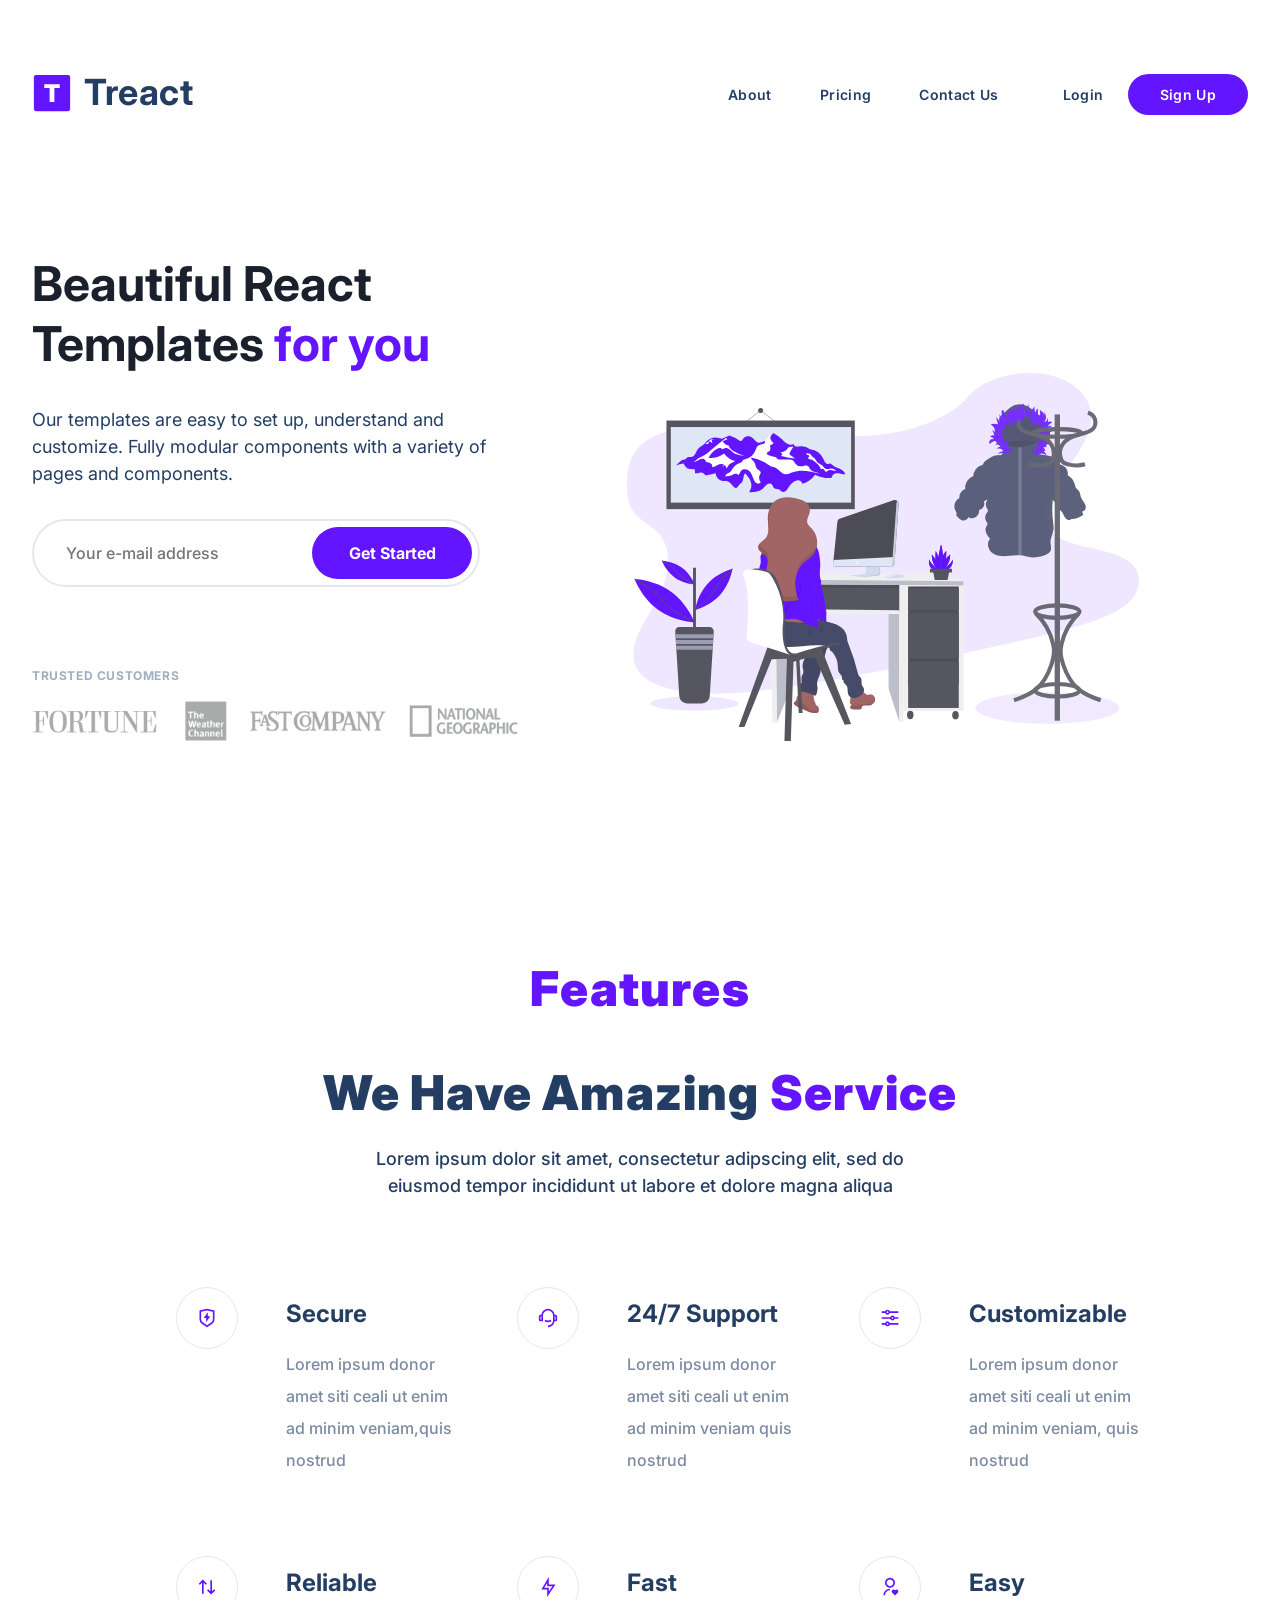
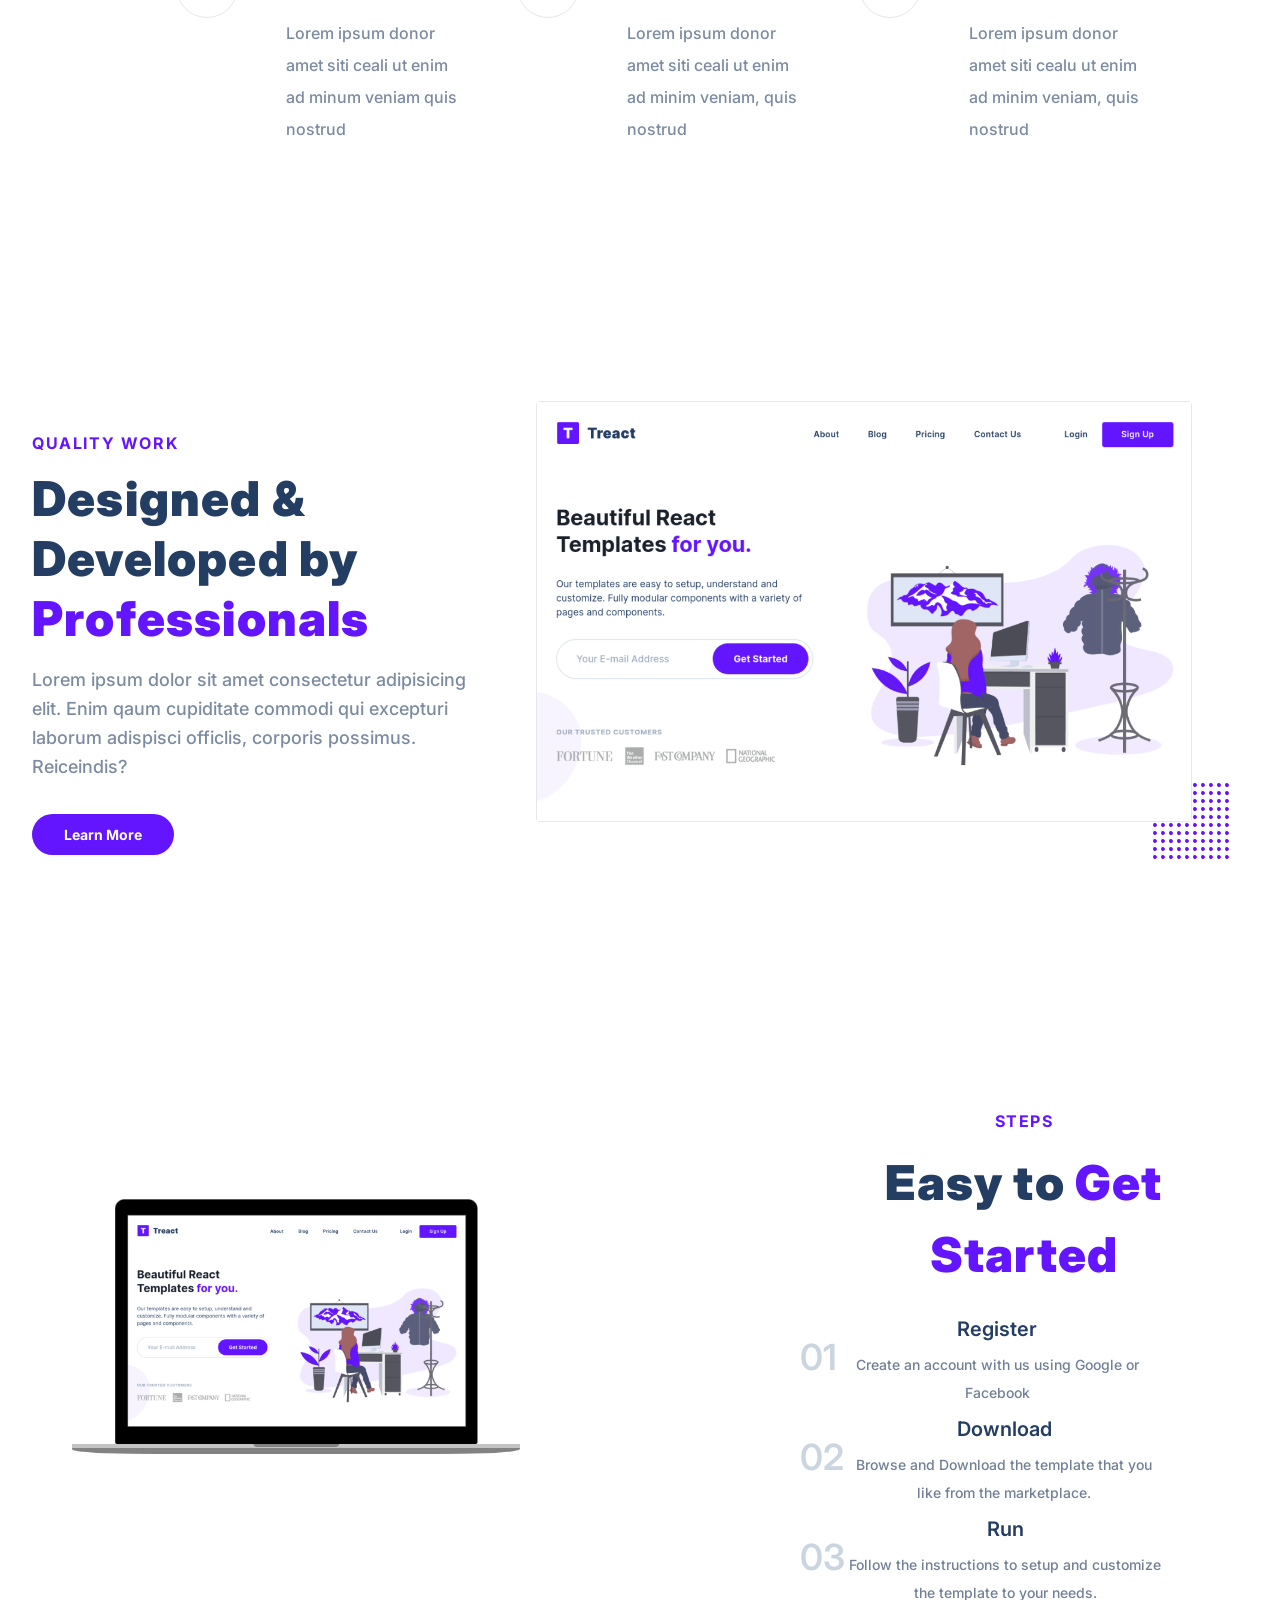
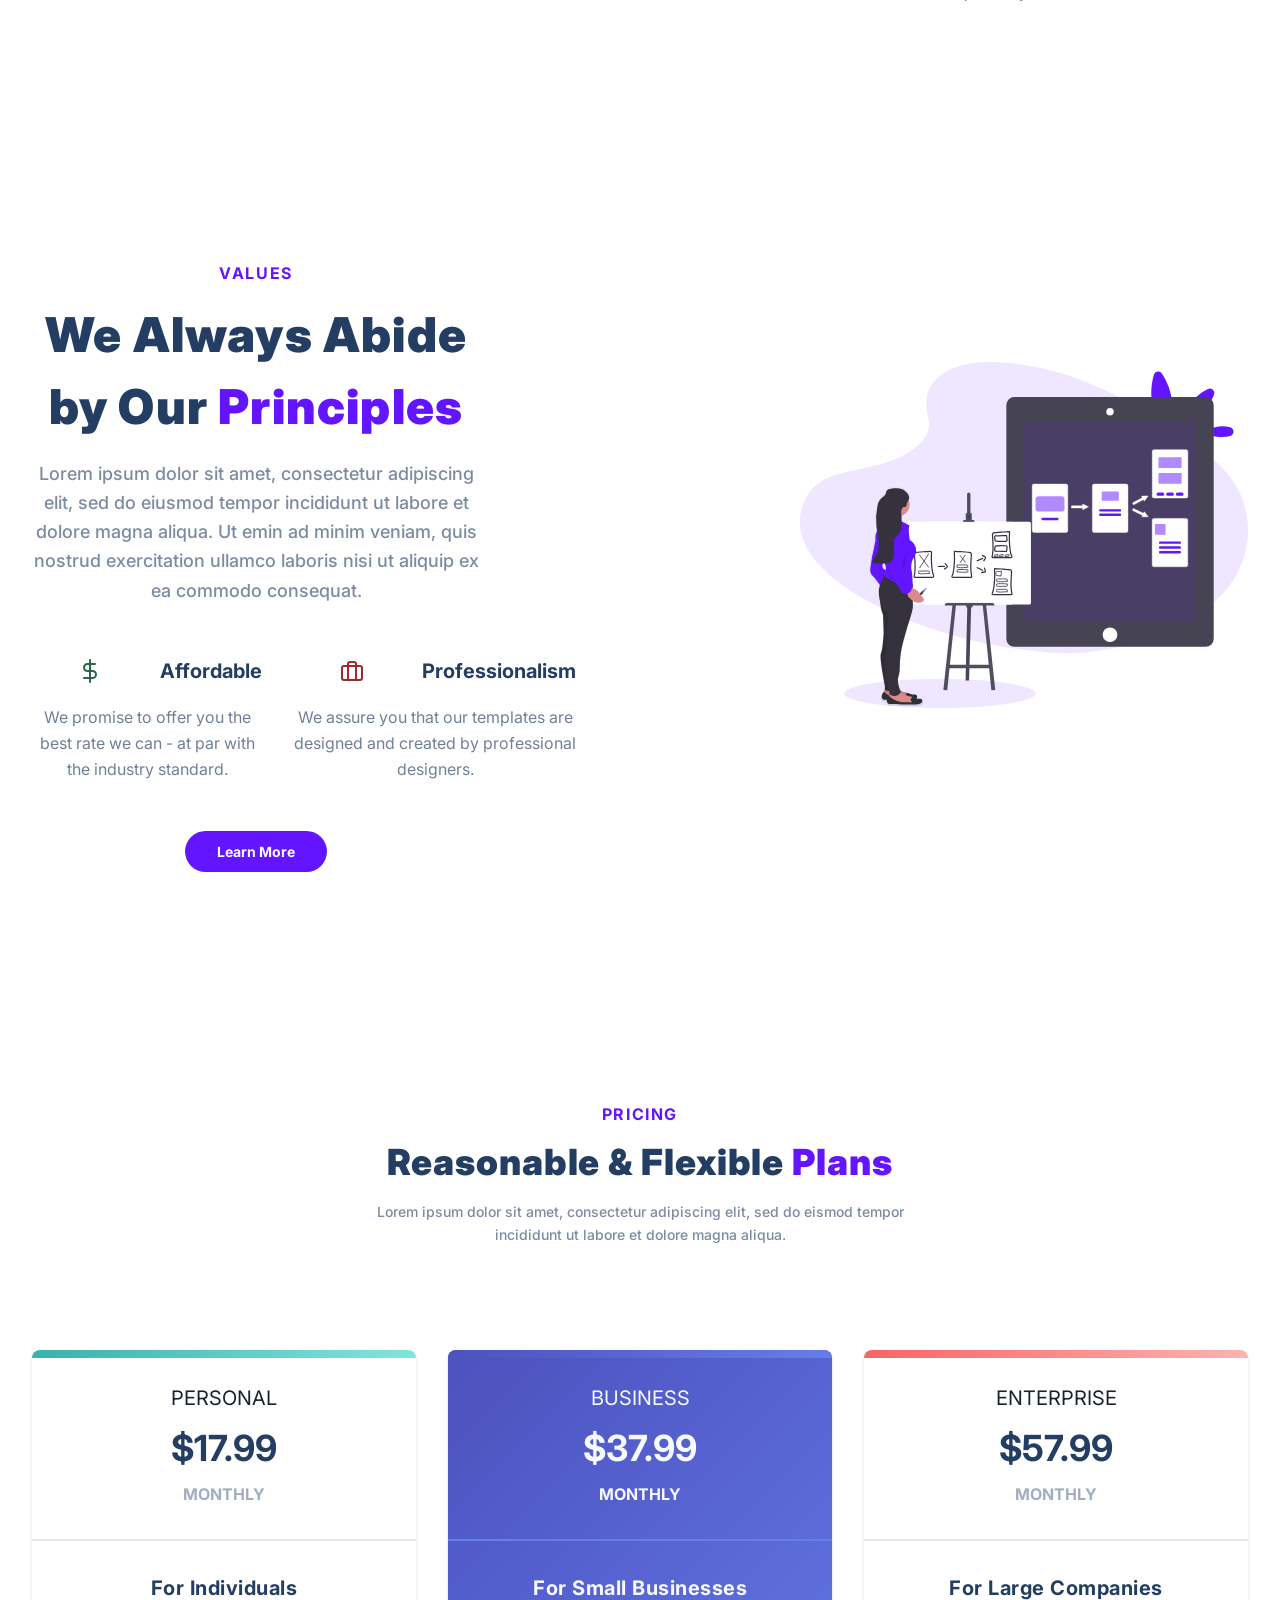
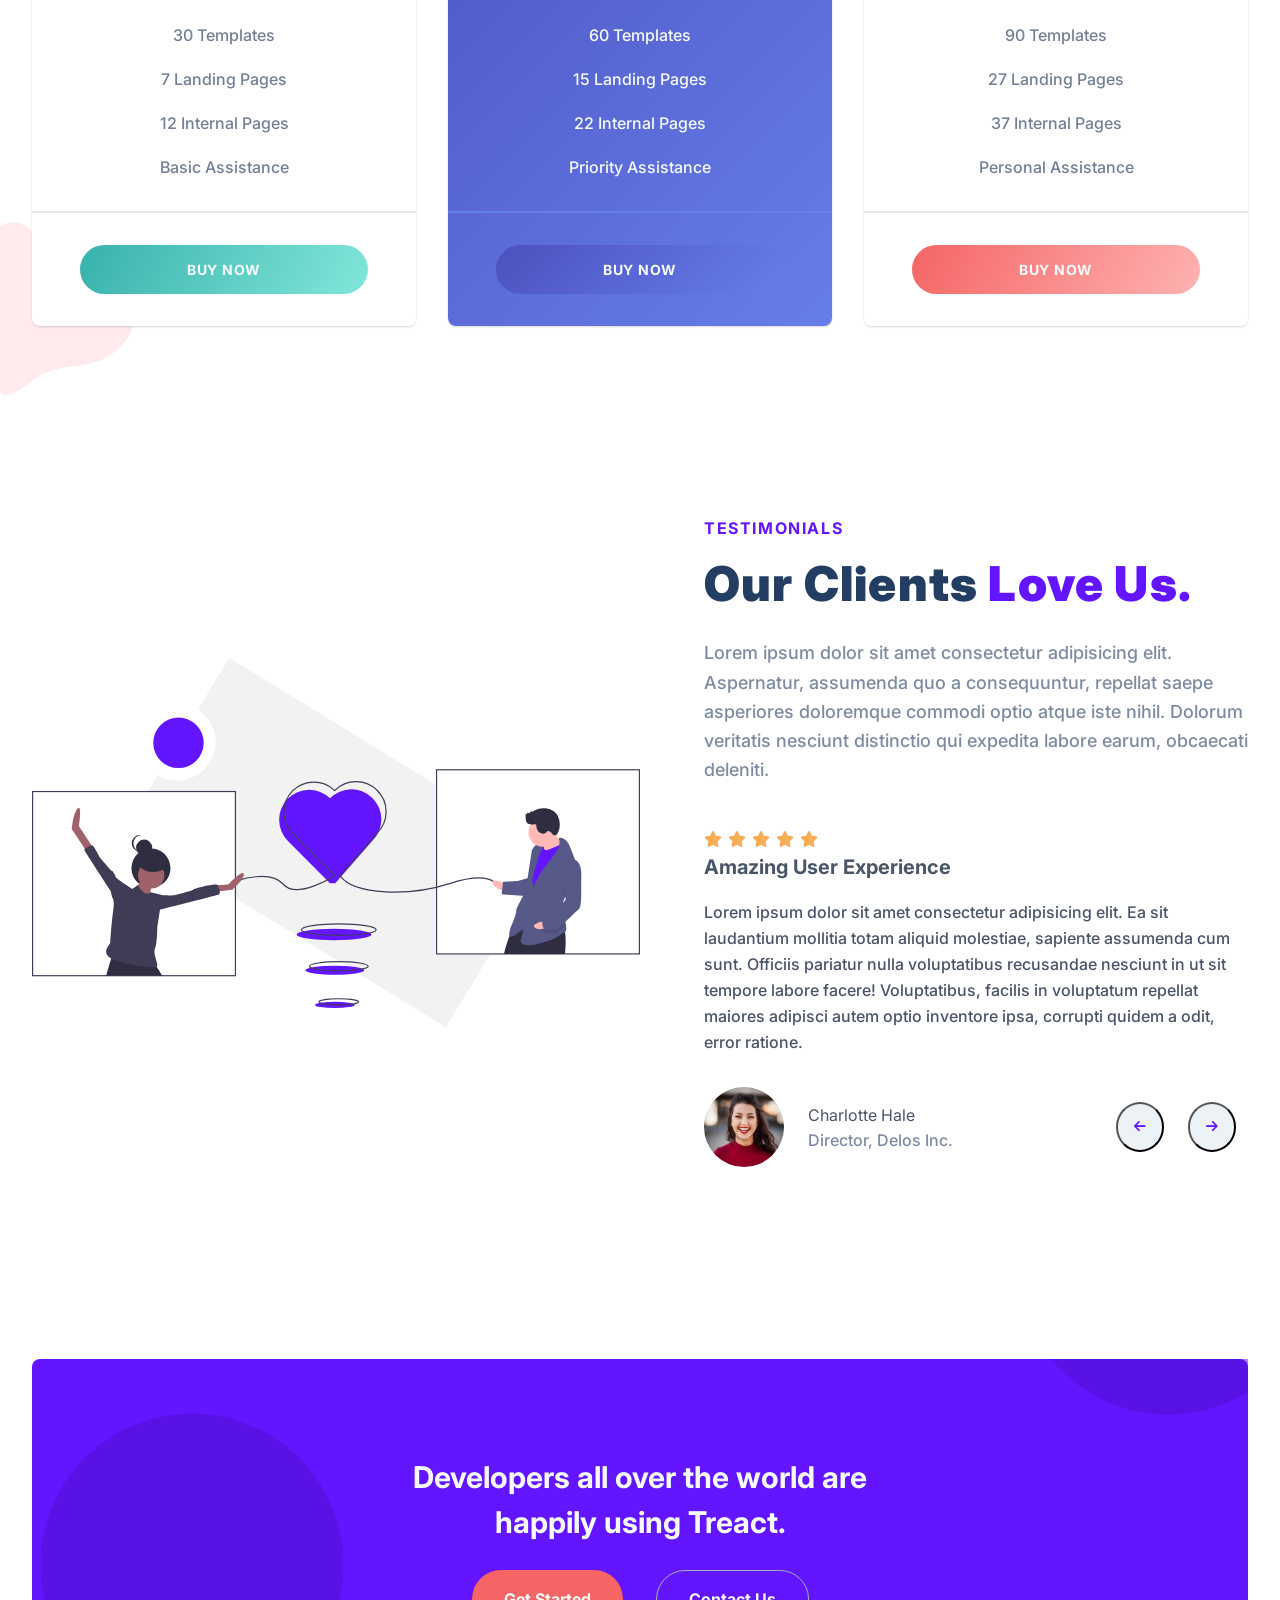
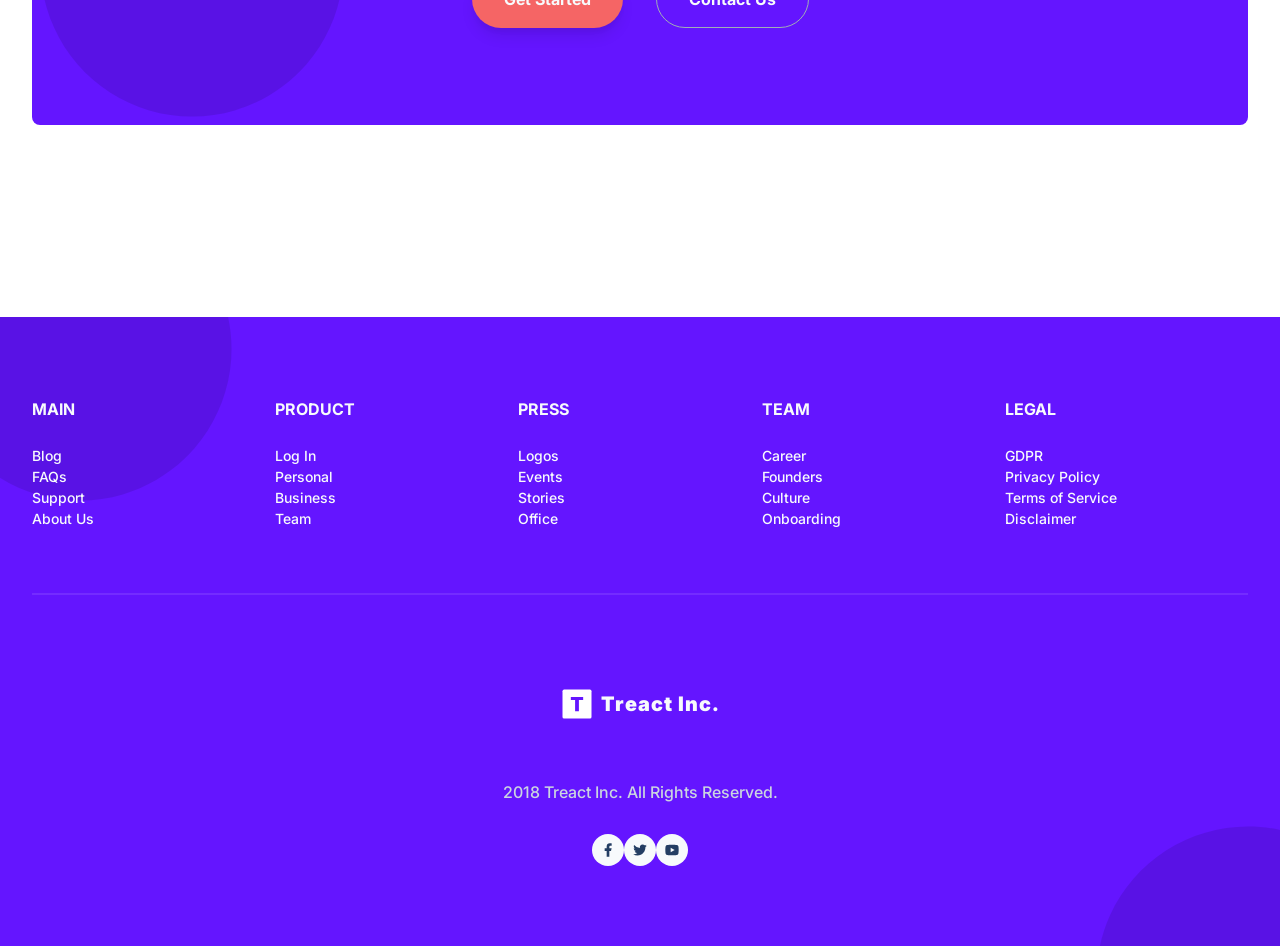
==== commit b9fdaddc: "update" ====
--- a/index.html
+++ b/index.html
@@ -185,20 +185,21 @@
                 <div class="row">
                 <figure class="steps__img--wrapper">
                     <img src="./assets/hero-screenshot-2.241aac1fbc66db29d873.png" class="steps__img" alt="Dashboard Screenshot">
-                <svg viewbox="0 0 1280 1280" class="steps__grid __web-inspector-hide-shortcut__" xmlns="http://www.w3.org/2000/svg">
+                <svg viewbox="0 0 1280 1280" class="steps__grid"xmlns="http://www.w3.org/2000/svg">
                    <defs>
                   <path id="line-of-balls" d="M55 33.5C44.5 37 35 47.6 32.8 58.3c-4.3 20.6 16.3 41.2 36.9 36.9 15.5-3.2 27.5-19 26-33.9-1.1-10.5-9-21.3-19-26.2-6.1-2.9-15.5-3.6-21.7-1.6zM183 33.5c-15.1 5-25.3 21.6-22.2 36.2 2.5 11.9 13.6 23 25.4 25.5 19.4 4.1 39.5-14.2 37.5-33.9-1.1-10.5-9-21.3-19-26.2-6.1-2.9-15.5-3.6-21.7-1.6zM311 33.5c-10.5 3.5-20 14.1-22.2 24.8-4.3 20.6 16.3 41.2 36.9 36.9 15.5-3.2 27.5-19 26-33.9-1.1-10.5-9-21.3-19-26.2-6.1-2.9-15.5-3.6-21.7-1.6zM439 33.5c-10.5 3.5-20 14.1-22.2 24.8-4.3 20.6 16.3 41.2 36.9 36.9 15.5-3.2 27.5-19 26-33.9-1.1-10.5-9-21.3-19-26.2-6.1-2.9-15.5-3.6-21.7-1.6zM567 33.5c-10.5 3.5-20 14.1-22.2 24.8-4.3 20.6 16.3 41.2 36.9 36.9 15.5-3.2 27.5-19 26-33.9-1.1-10.5-9-21.3-19-26.2-6.1-2.9-15.5-3.6-21.7-1.6zM695 33.5c-10.5 3.5-20 14.1-22.2 24.8-4.3 20.6 16.3 41.2 36.9 36.9 15.5-3.2 27.5-19 26-33.9-1.1-10.5-9-21.3-19-26.2-6.1-2.9-15.5-3.6-21.7-1.6zM823 33.5c-10.5 3.5-20 14.1-22.2 24.8-4.3 20.6 16.3 41.2 36.9 36.9 15.5-3.2 27.5-19 26-33.9-1.1-10.5-9-21.3-19-26.2-6.1-2.9-15.5-3.6-21.7-1.6zM951 33.5c-10.5 3.5-20 14.1-22.2 24.8-4.3 20.6 16.3 41.2 36.9 36.9 15.5-3.2 27.5-19 26-33.9-1.1-10.5-9-21.3-19-26.2-6.1-2.9-15.5-3.6-21.7-1.6zM1079 33.5c-10.5 3.5-20 14.1-22.2 24.8-2.5 11.7 3.2 24.4 14.2 31.9 10.7 7.4 22.9 7.5 33.7.3 17.7-11.8 20.1-33.8 5.3-48.5-8.5-8.6-20.7-11.9-31-8.5zM1207 33.5c-10.5 3.5-20 14.1-22.2 24.8-2.5 11.7 3.2 24.4 14.2 31.9 10.7 7.4 22.9 7.5 33.7.3 17.7-11.8 20.1-33.8 5.3-48.5-8.5-8.6-20.7-11.9-31-8.5z"></path>
+                  </defs>
                 <g fill="rgba(100, 21, 255, 0.15)">
                     <use href="#line-of-balls" transform="translate (0,0)"></use>
-                    <use href="#line-of-balls" transform="translate (0,0)"></use>
-                    <use href="#line-of-balls" transform="translate (0,0)"></use>
-                    <use href="#line-of-balls" transform="translate (0,0)"></use>
-                    <use href="#line-of-balls" transform="translate (0,0)"></use>
-                    <use href="#line-of-balls" transform="translate (0,0)"></use>
-                    <use href="#line-of-balls" transform="translate (0,0)"></use>"
-                    <use href="#line-of-balls" transform="translate (0,0)"></use>
-                    <use href="#line-of-balls" transform="translate(0,0)"></use>
-                    <use href="#line-of-balls" transform="translate (0,0)"></use>
+                    <use href="#line-of-balls" transform="translate (0,100)"></use>
+                    <use href="#line-of-balls" transform="translate (0,200)"></use>
+                    <use href="#line-of-balls" transform="translate (0,300)"></use>
+                    <use href="#line-of-balls" transform="translate (0,400)"></use>
+                    <use href="#line-of-balls" transform="translate (0,500)"></use>
+                    <use href="#line-of-balls" transform="translate (0,600)"></use>"
+                    <use href="#line-of-balls" transform="translate (0,700)"></use>
+                    <use href="#line-of-balls" transform="translate(0,800)"></use>
+                    <use href="#line-of-balls" transform="translate (0,900)"></use>
 </g> 
                 </svg>
                 </figure>
@@ -210,7 +211,7 @@
                             <div class="step__number">01</div>
                             <div class="step__description">
                                 <div class="step__title">Register</div>
-                                <p class="step__para">Create an account with is using Google or Facebook</p>
+                                <p class="step__para">Create an account with us using Google or Facebook</p>
                             </div>
                         </div>
                     <div class="step">
--- a/style.css
+++ b/style.css
@@ -456,7 +456,7 @@
 }
 
 .container {
-  padding: 96px; 0
+  padding: 96px 0;
 }
 
 #quality
@@ -469,7 +469,6 @@
   max-width: 448px;
   padding: 0;
   margin-top: 64px;
-  text-align: center;
 }
 
 .section__tag {
@@ -514,8 +513,6 @@
 
 .section__title {
   font-size: 36px;
-  margin-top: 16px;
-  margin-bottom: 32px;
   line-height: 1.25;
   font-weight: 900;
   color: rgb(36, 63, 99);
@@ -588,9 +585,6 @@
   padding: 0;
   margin-top: 64px;
   text-align: center;
-  box-sizing: border-box;
-  font-family: "Inter", sans-serif;
-  color: #243e63;
 }
 
 .section__tag {
@@ -610,23 +604,14 @@
   font-size: 36px;
   font-weight: 600;
   line-height: 1;
-  margin: 0;
-  padding: 0;
-  box-sizing: border-box;
-  font-family: "Inter", sans-serif;
 }
 
 .step__description {
   margin-top: 12px;
   margin-left: 0;
   display: flex;
-  flex-direction: column;
+  flex-direction:column;
   max-width: 320px;
-  margin: 0;
-  padding: 0;
-  box-sizing: border-box;
-  font-family: "Inter", sans-serif;
-  color: #243e63;
 }
 
 .step__title {
@@ -646,7 +631,18 @@
 
 .step {
   display: flex;
-  align-items: flex-start;
+  align-items: center;
+}
+
+.section__title {
+  font-weight: 900;
+  line-height: 1.5;
+  margin: 16px 0;
+  letter-spacing: 0.025em;
+}
+
+.steps__img {
+  z-index: 2;
 }
 /* 
 
@@ -666,18 +662,6 @@
   padding: 0;
   margin-top: 64px;
   text-align: center;
-}
-
-.section__para {
-  font-size: 14px;
-  margin-top: 16px;
-  font-weight: 500;
-  color: #7c8ba1;
-  line-height: 1.625;
-  margin: 0;
-  padding: 0;
-  box-sizing: border-box;
-  font-family: "Inter", sans-serif;
 }
 
 .value:nth-of-type(1) {
@@ -747,6 +731,13 @@
   margin-top: 16px;
   line-height: 1.623;
   color: #718096;
+  margin: 0;
+  padding: 0;
+}
+
+.values__img {
+  width: 100%;
+  max-width: 448px;
 }
 /*
 
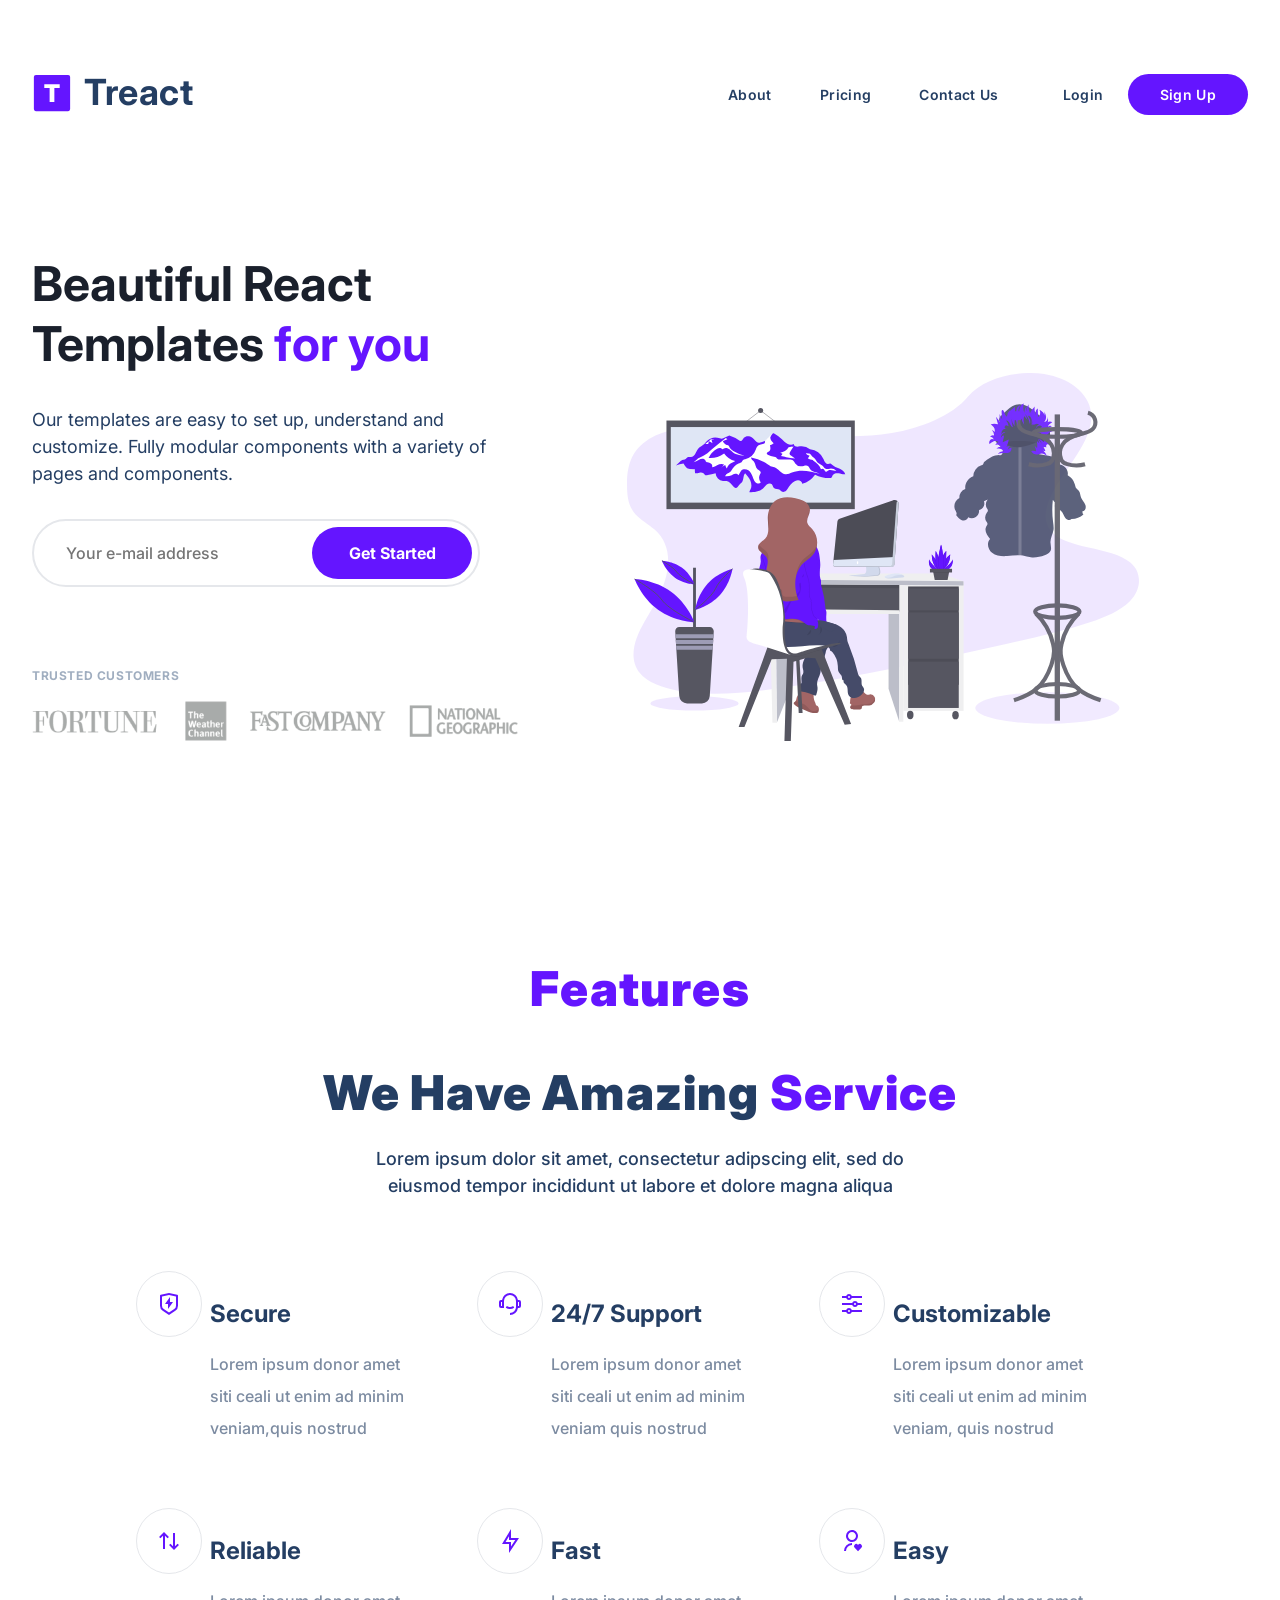
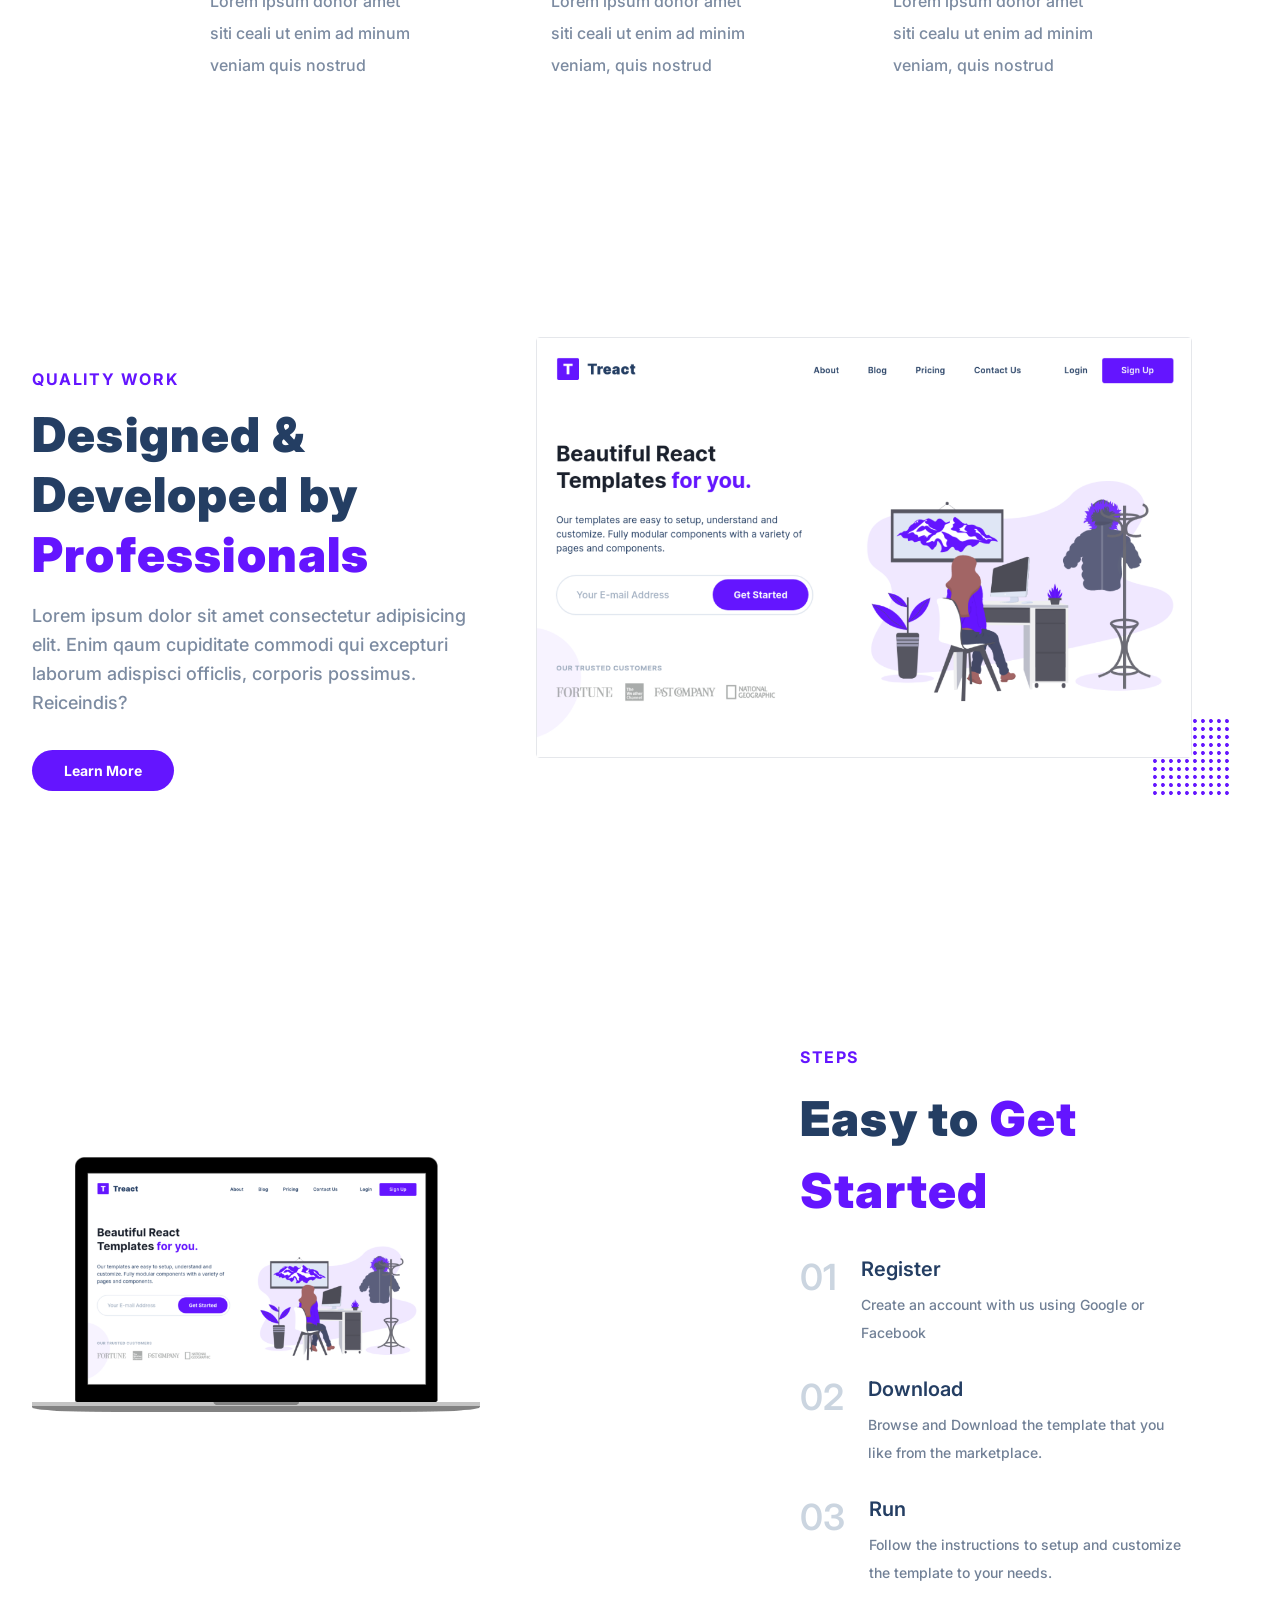
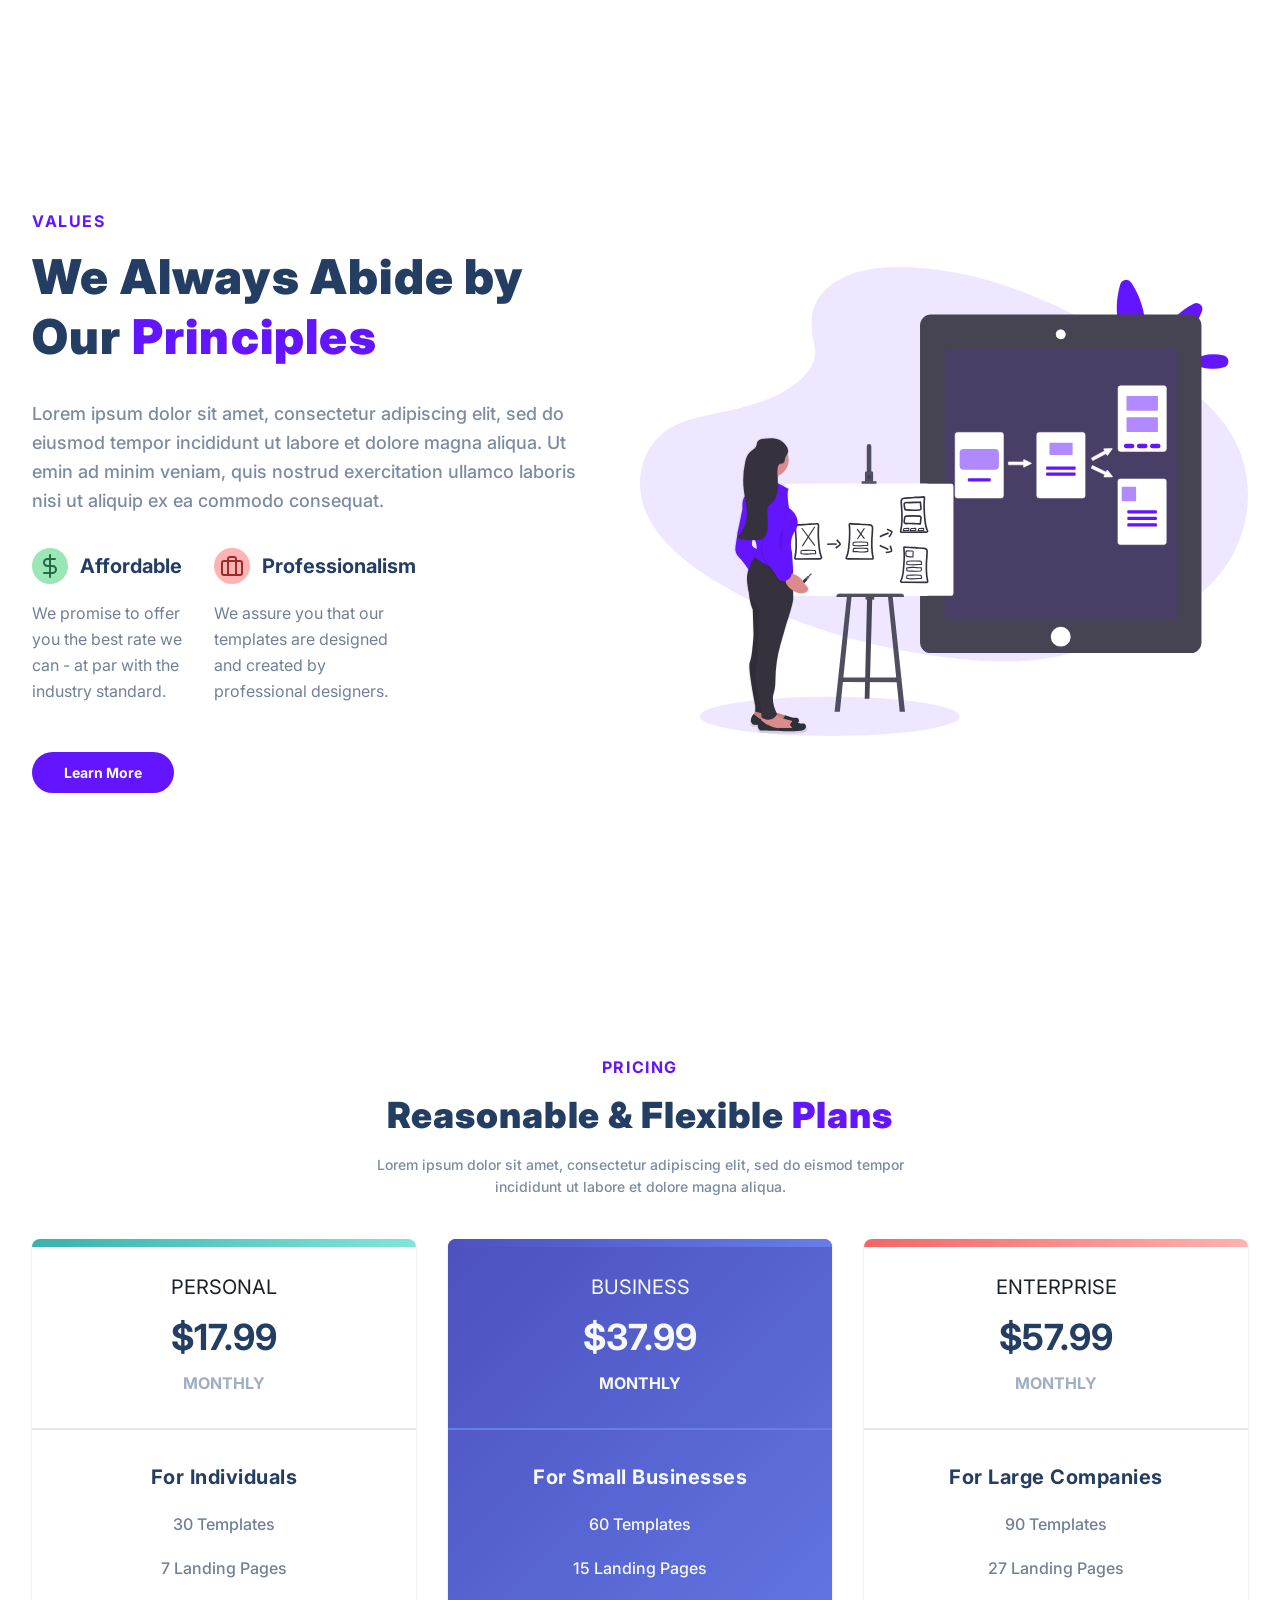
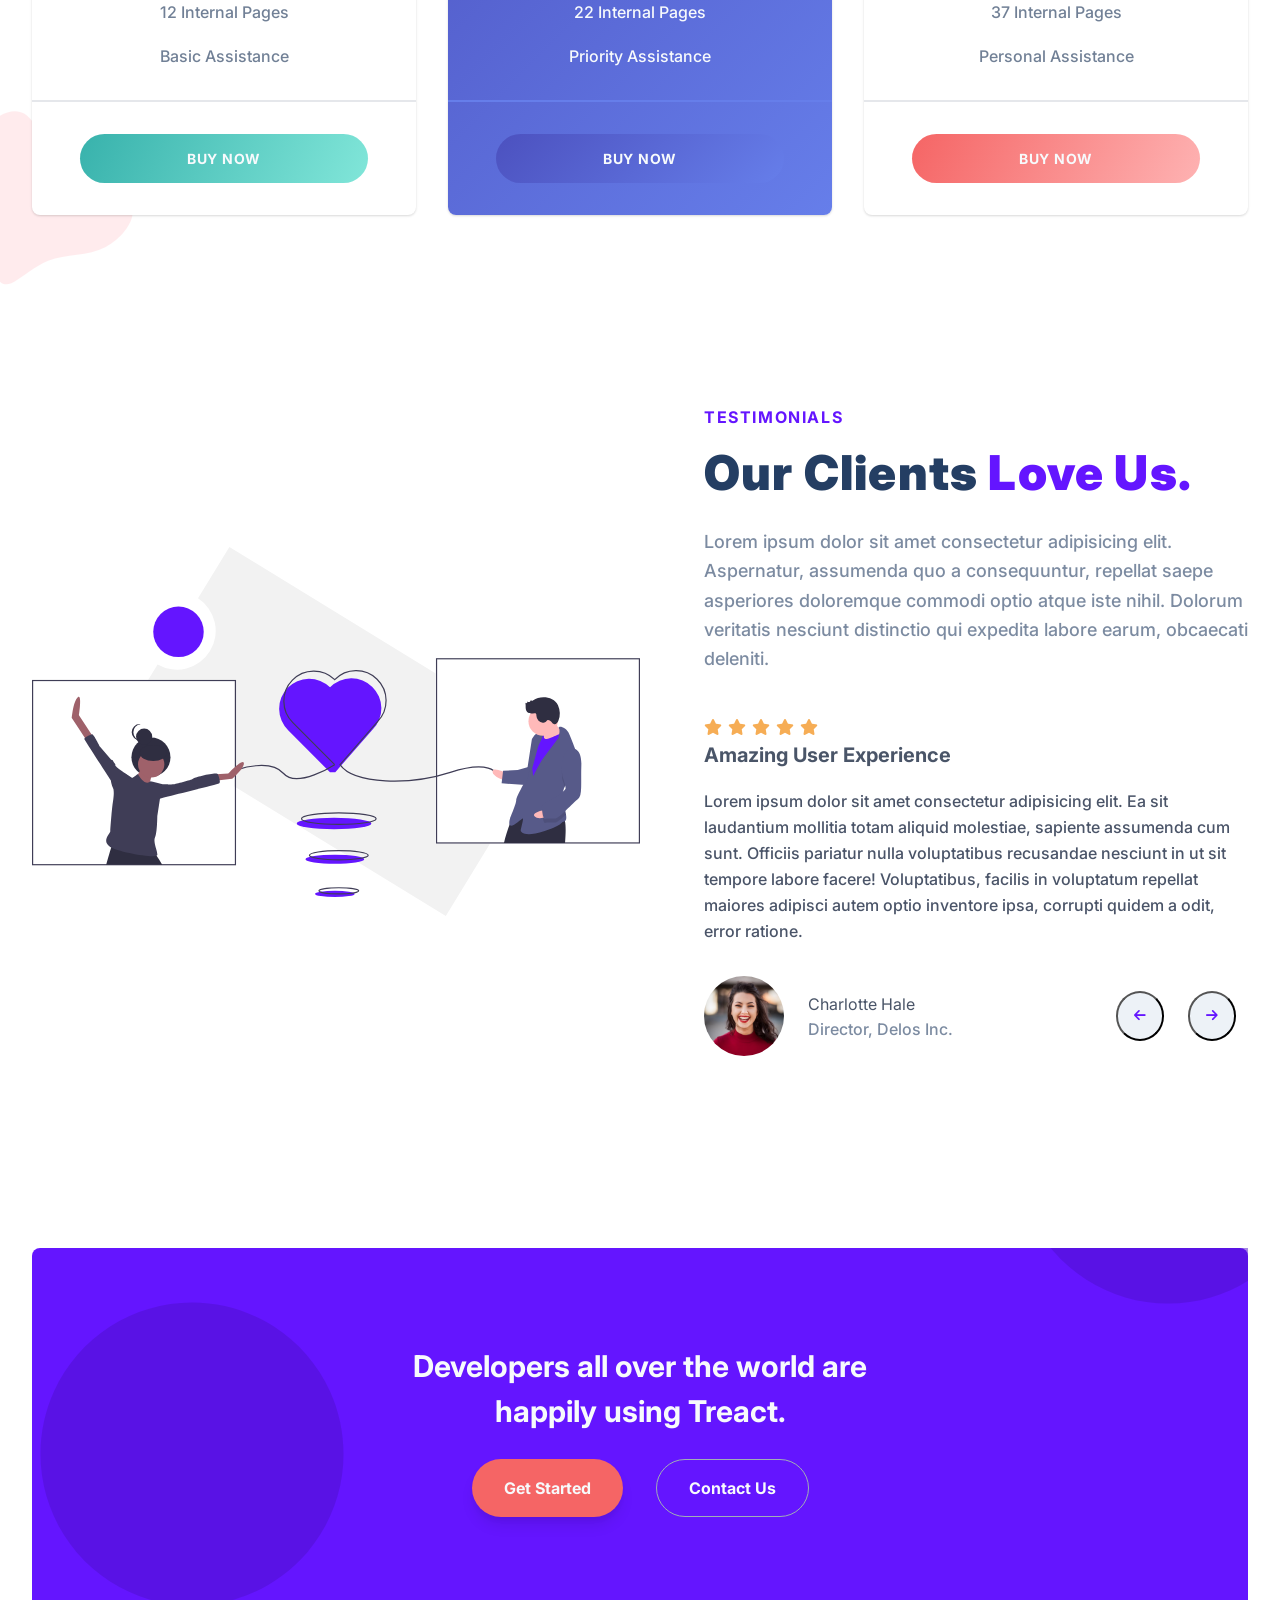
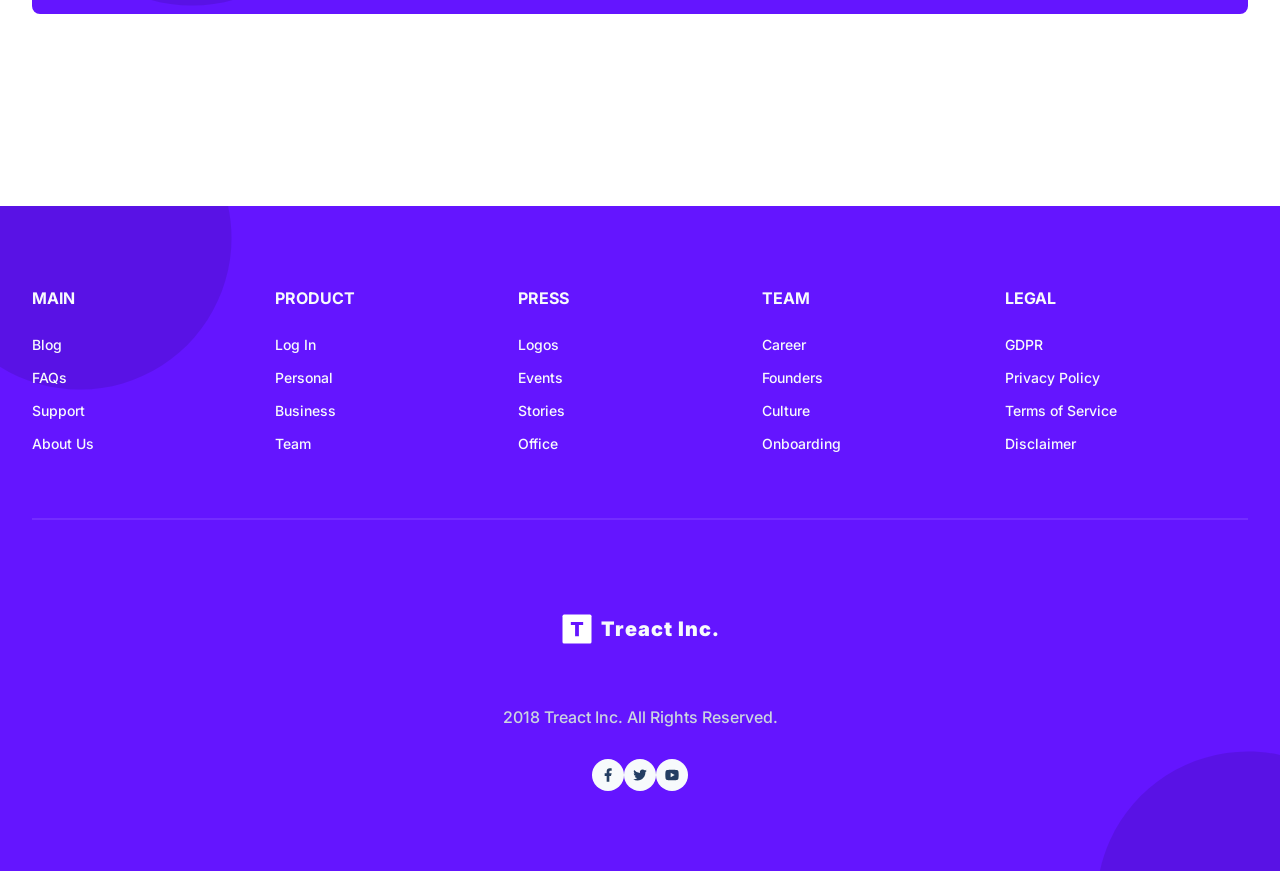
==== commit 41ce6c81: "update" ====
--- a/index.html
+++ b/index.html
@@ -258,8 +258,7 @@
                             We promise to offer you the best rate we can - at par with the industry standard.
                         </div>
                     </div>
-
-                <div class="value">
+<div class="value">
                     <div class="value__title">
                         <figure class="value__img--wrapper">
 
@@ -267,6 +266,7 @@
                         <rect x="2" y="7" width="20" height="14" rx="2" ry="2"></rect>
                         <path d="M16 21V5a2 2 0 0 0-2-2h-4a2 2 0 0 0-2 2v16"></path>
                       </svg>
+                      
                         </figure>
                         <div class="value__name">Professionalism</div>
                     </div>
@@ -277,7 +277,7 @@
                 </div>
                    <button class="btn">Learn More</button>         
                     </div>
-                    <img class="values__img" src="./assets/prototype-illustration.21bc4b3f612a2f257c3d361067582485.svg"
+                    <img class="values__img" src="./assets/prototype-illustration.21bc4b3f612a2f257c3d361067582485.svg">
             </div>
         </section>
 
--- a/style.css
+++ b/style.css
@@ -413,14 +413,6 @@
   font-weight: 500;
 }
 
-figure {
-  margin-block-start: 1em;
-  margin-block-end: 1em;
-  margin-inline-start: 40px;
-  margin-inline-end: 40px;
-  unicode-bidi: isolate;
-}
-
 img {
   margin: 0;
   padding: 0;
@@ -552,10 +544,6 @@
   position: relative;
 }
 
-.__web-inspector-hide-shortcut__ {
-  visibility: hidden !important;
-}
-
 .steps__grid {
   position: absolute;
   left: 50%;
@@ -584,7 +572,7 @@
   max-width: 448px;
   padding: 0;
   margin-top: 64px;
-  text-align: center;
+  text-align: left;
 }
 
 .section__tag {
@@ -593,10 +581,7 @@
   letter-spacing: 1.6px;
   font-weight: 700;
   text-transform: uppercase;
-  margin: 0;
-  padding: 0;
-  box-sizing: border-box;
-  font-family: "Inter", sans-serif;
+  text-align: left;
 }
 
 .step__number {
@@ -607,8 +592,8 @@
 }
 
 .step__description {
-  margin-top: 12px;
-  margin-left: 0;
+  margin-top: 0;
+  margin-left: 24px;
   display: flex;
   flex-direction:column;
   max-width: 320px;
@@ -631,19 +616,26 @@
 
 .step {
   display: flex;
-  align-items: center;
+  align-items: flex-start;
+  margin-top: 32px;
 }
 
 .section__title {
   font-weight: 900;
   line-height: 1.5;
-  margin: 16px 0;
+  margin-left: 16px 0;
   letter-spacing: 0.025em;
 }
 
 .steps__img {
   z-index: 2;
 }
+
+.row {
+  width: 100%;
+  max-width: 1280px;
+  margin: 0 auto;
+}
 /* 
 
 VALUES ↓
@@ -656,12 +648,21 @@
   align-items: center;
 }
 
+#values
+.section__title {
+  margin-top: 16px;
+  margin-bottom: 32px;
+  line-height: 1.25;
+}
+
+.section__title {
+  margin-top: 16px;
+  margin-bottom: 32px;
+}
+
 .values__description {
-  width: 100%;
-  max-width: 448px;
-  padding: 0;
-  margin-top: 64px;
-  text-align: center;
+  width: 50%;
+  padding: 32px 64px 32px 0;
 }
 
 .value:nth-of-type(1) {
@@ -679,24 +680,23 @@
 .value {
   display: flex;
   flex-direction: column;
-  margin: 0;
-  padding: 0;
-  box-sizing: border-box;
-  font-family: "Inter", sans-serif;
-  color: #243e63;
 }
 
 #values .btn {
   margin-top: 48px;
 }
 
-.vaules__img {
+.value__img {
   width: 100%;
   max-width: 448px;
 }
 
-.value.plan:nth-child(2) .value__img--wrapper {
+.value:nth-child(2) .value__img--wrapper {
   background-color: #feb2b2;
+}
+
+.value:nth-child(1) .value__img--wrapper {
+  background-color: #9ae6b4;
 }
 
 .value__img--wrapper {
@@ -709,17 +709,14 @@
 }
 
 .value__name {
-  margin-left: 12px;
   font-size: 20px;
   font-weight: bold;
+  margin-left: 12px;
 }
 
 .values__list {
-  margin-left: 0px;
-  margin-right: 0px;
-  display: flex;
-  max-width: none;
-  flex-direction: row;
+max-width: 20rem;
+display: flex;
 }
 
 .value__title {
@@ -729,15 +726,12 @@
 
 .value__para {
   margin-top: 16px;
-  line-height: 1.623;
+  line-height: 1.625;
   color: #718096;
-  margin: 0;
-  padding: 0;
 }
 
 .values__img {
-  width: 100%;
-  max-width: 448px;
+  width: 50%;
 }
 /*
 
@@ -1355,6 +1349,7 @@
 .footer__column--link {
   color: #f7fafc;
   font-size: 14px;
+  margin-top: 12px;
   line-height: 1.5;
   font-weight: 500;
   position: relative;
@@ -1371,6 +1366,11 @@
   background: #fff;
   transition: all 300ms ease;
   opacity: 0;
+}
+
+.footer__column--link:hover {
+  
+
 }
 
 .footer__divider {
@@ -1523,3 +1523,29 @@
     margin-bottom: 80px;
   }
 }
+
+@media (max-width: 768px) {
+  .plans {
+    flex-direction: column;
+    align-items: center;
+    gap: 24px;
+  }
+}
+
+.plan {
+  width: 100%;
+  max-width: 384px;
+  margin-top: 0;
+}
+
+@media (max-width: 768px) {
+  .features {
+    flex-direction: column;
+    align-items: center;
+  }
+
+  .feature {
+    width: 100%;
+    max-width: 320px;
+  }
+}
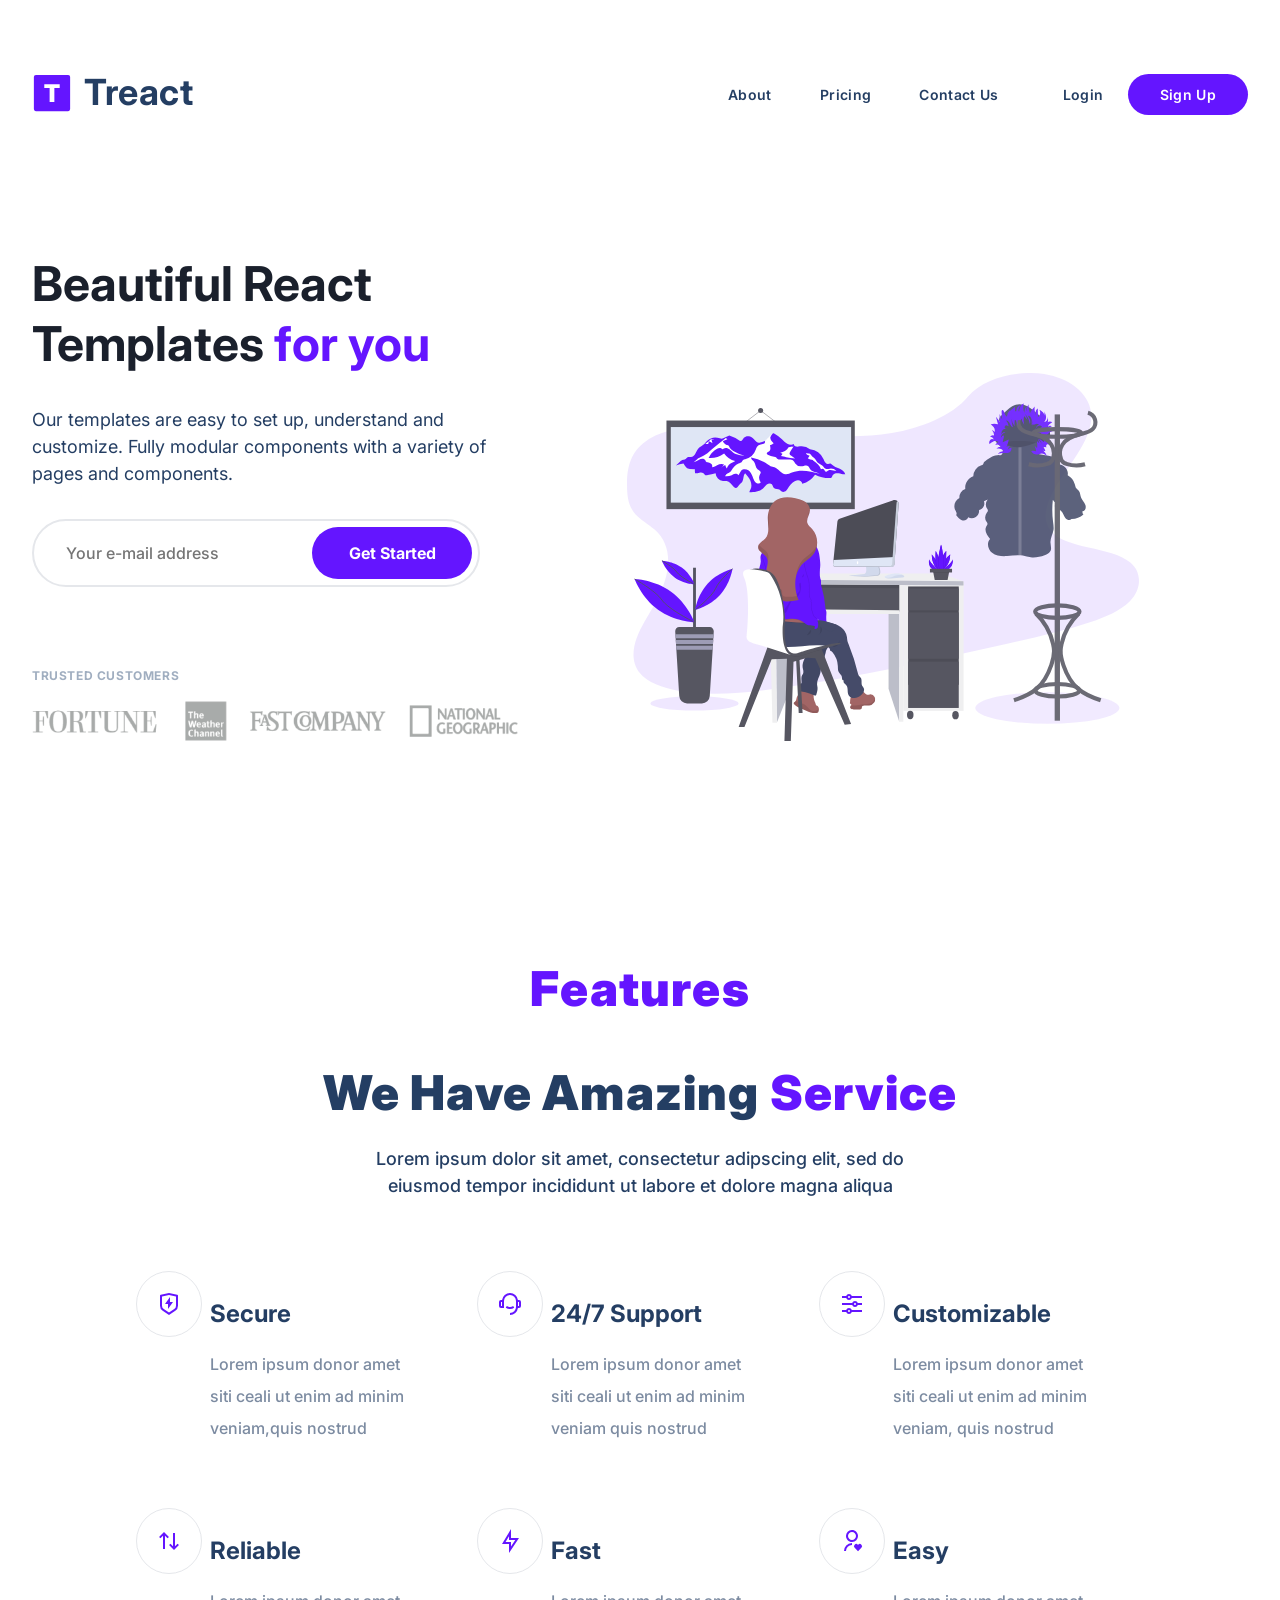
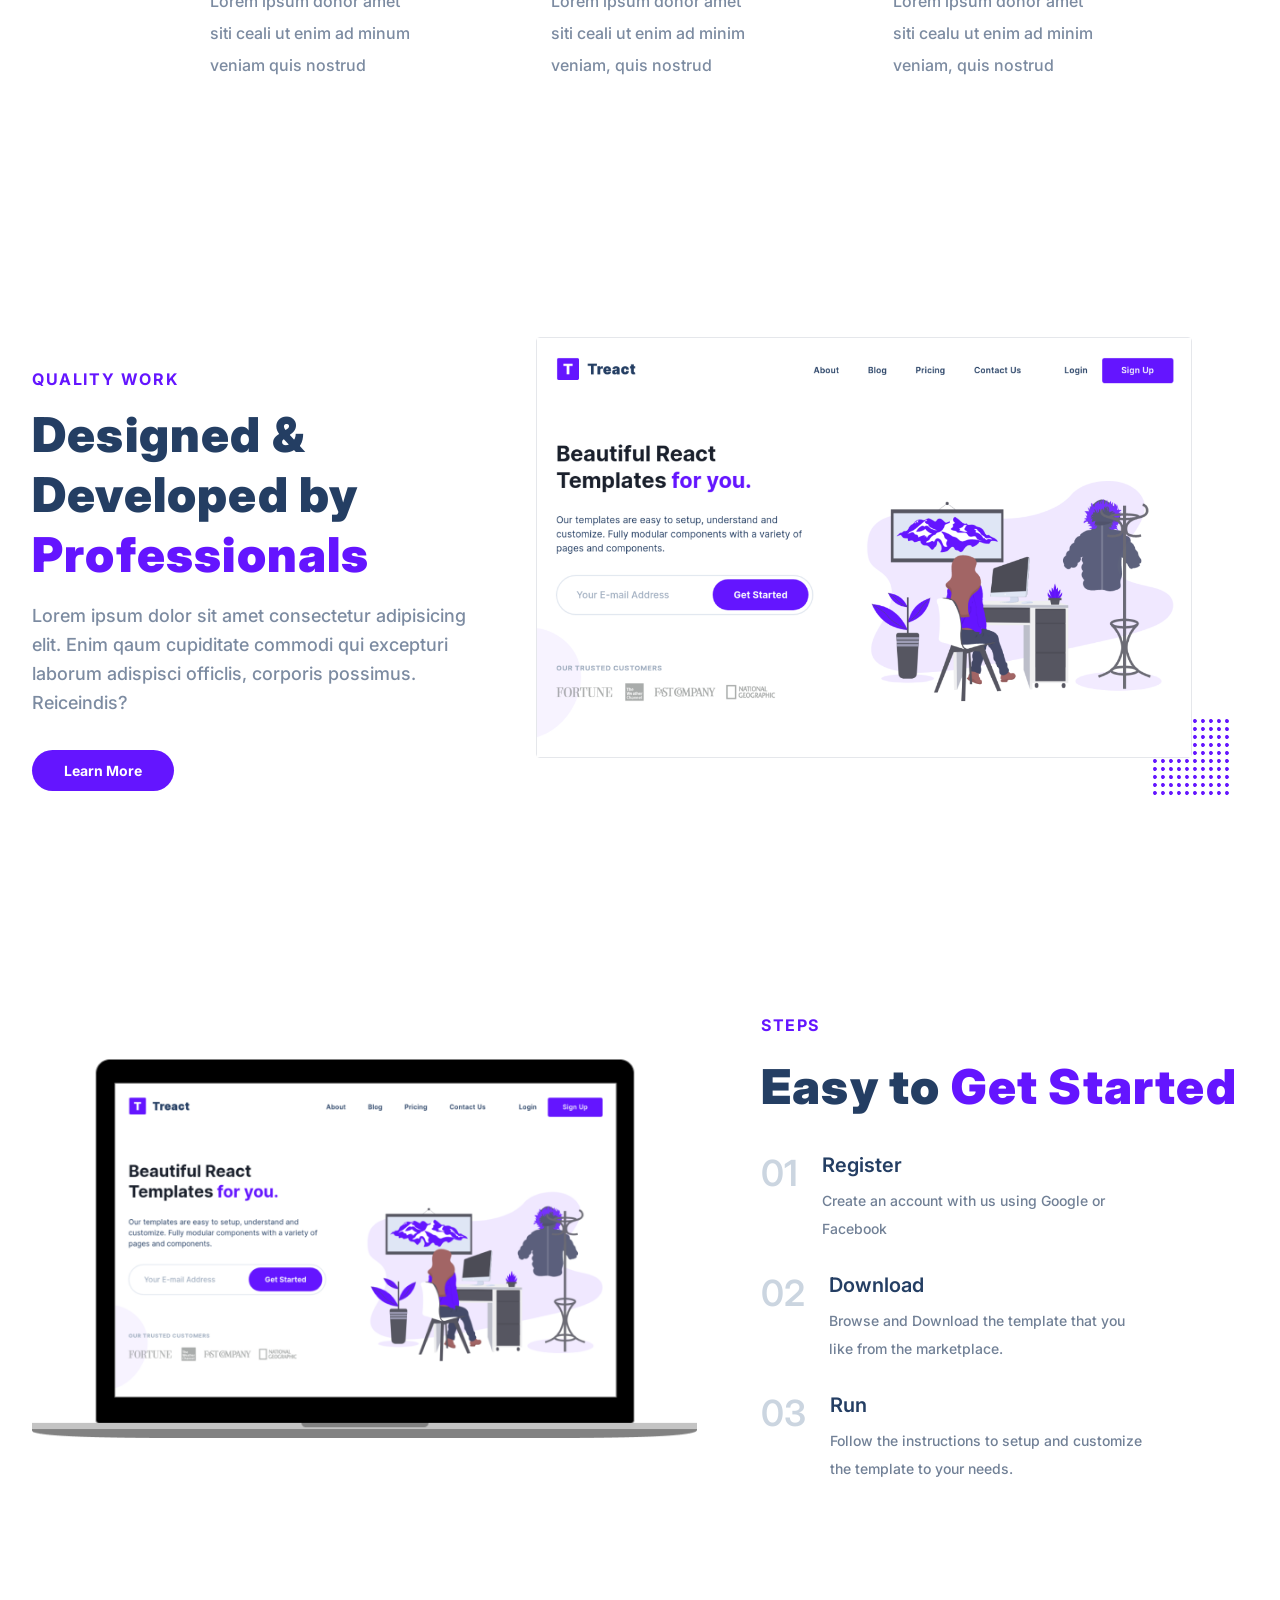
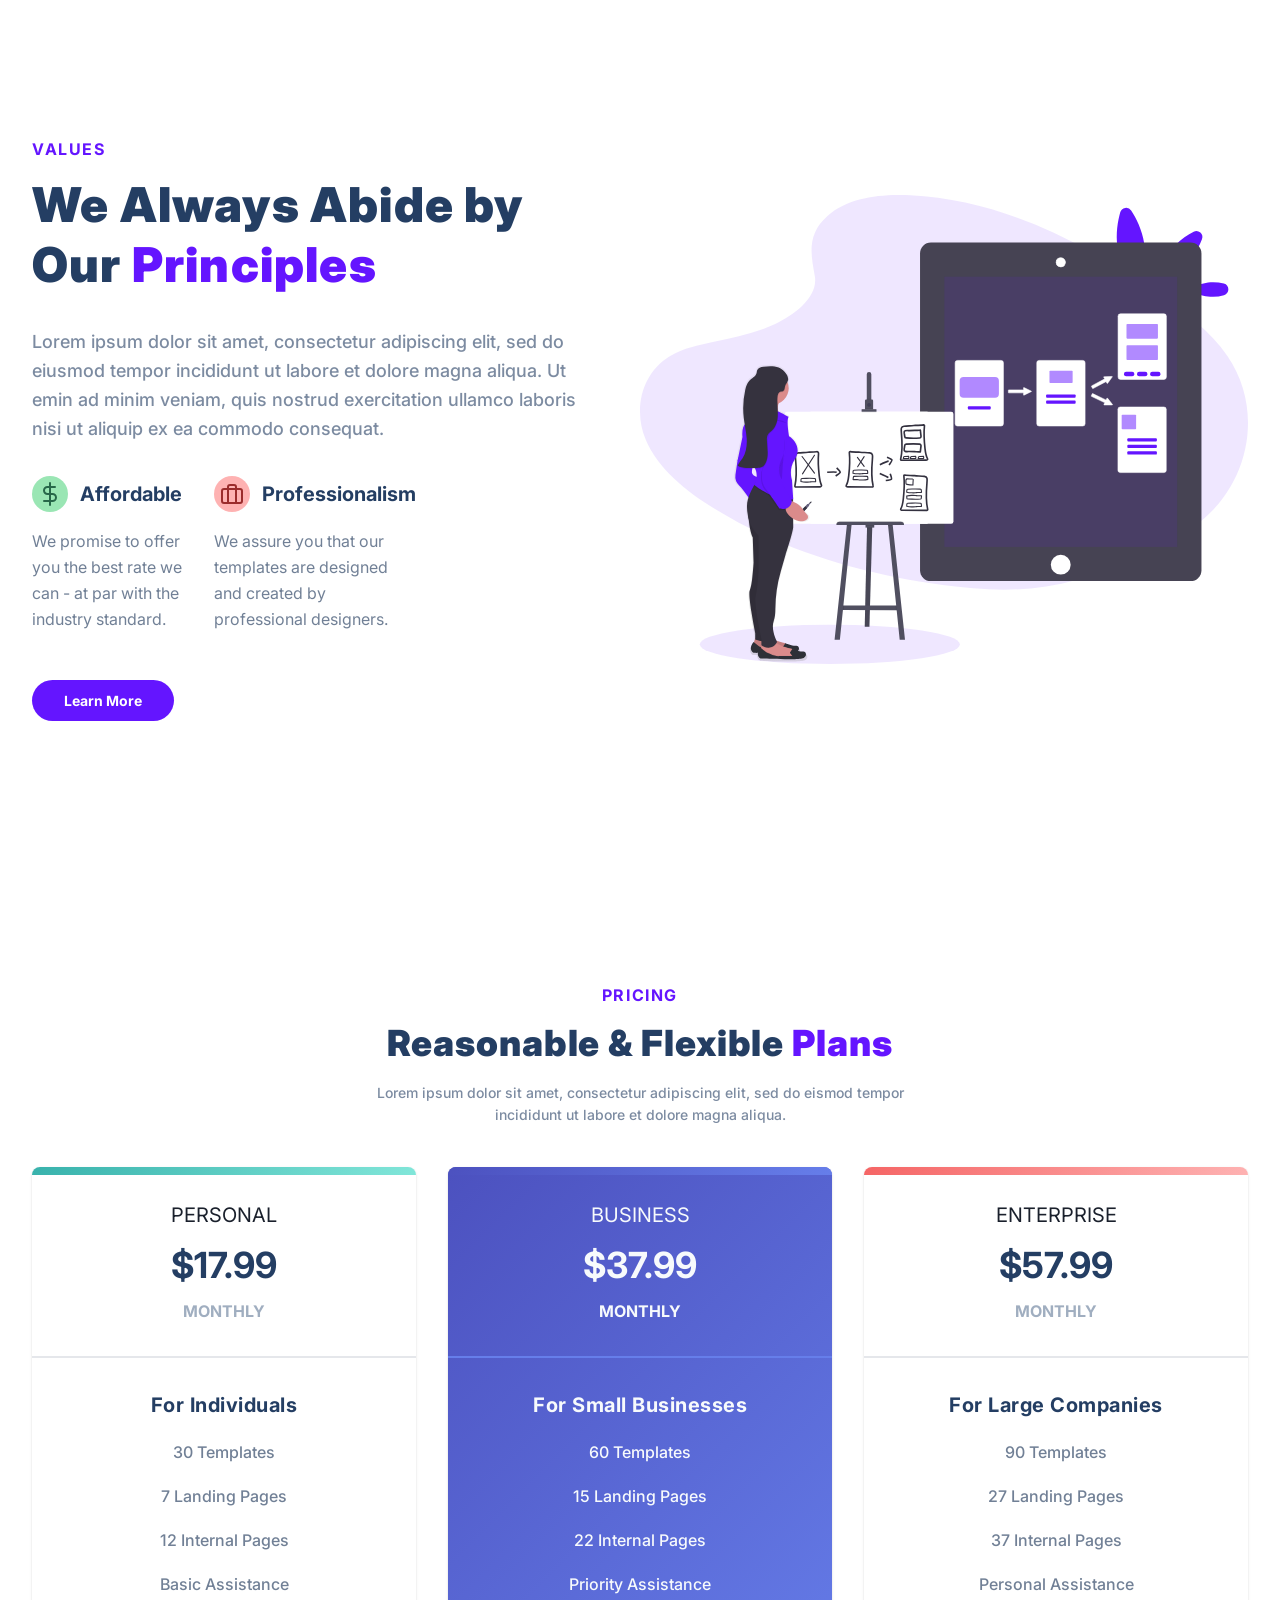
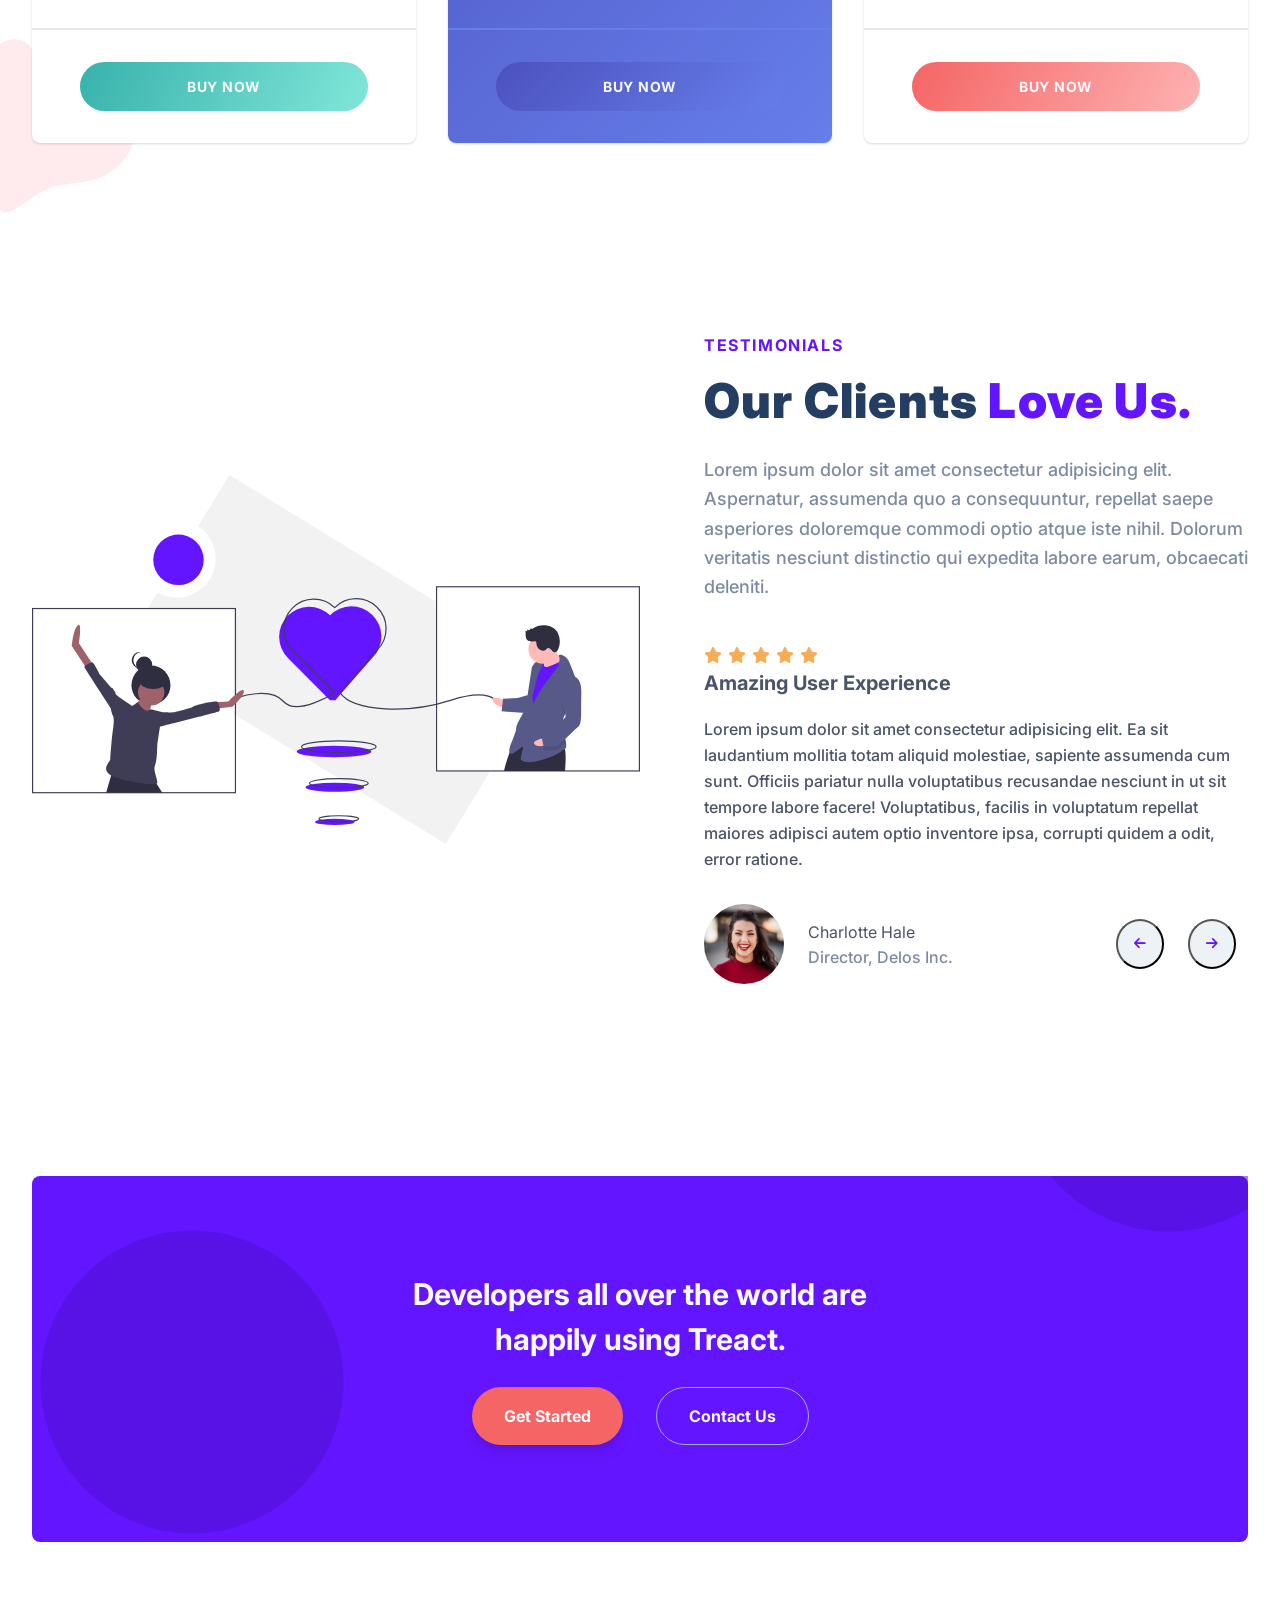
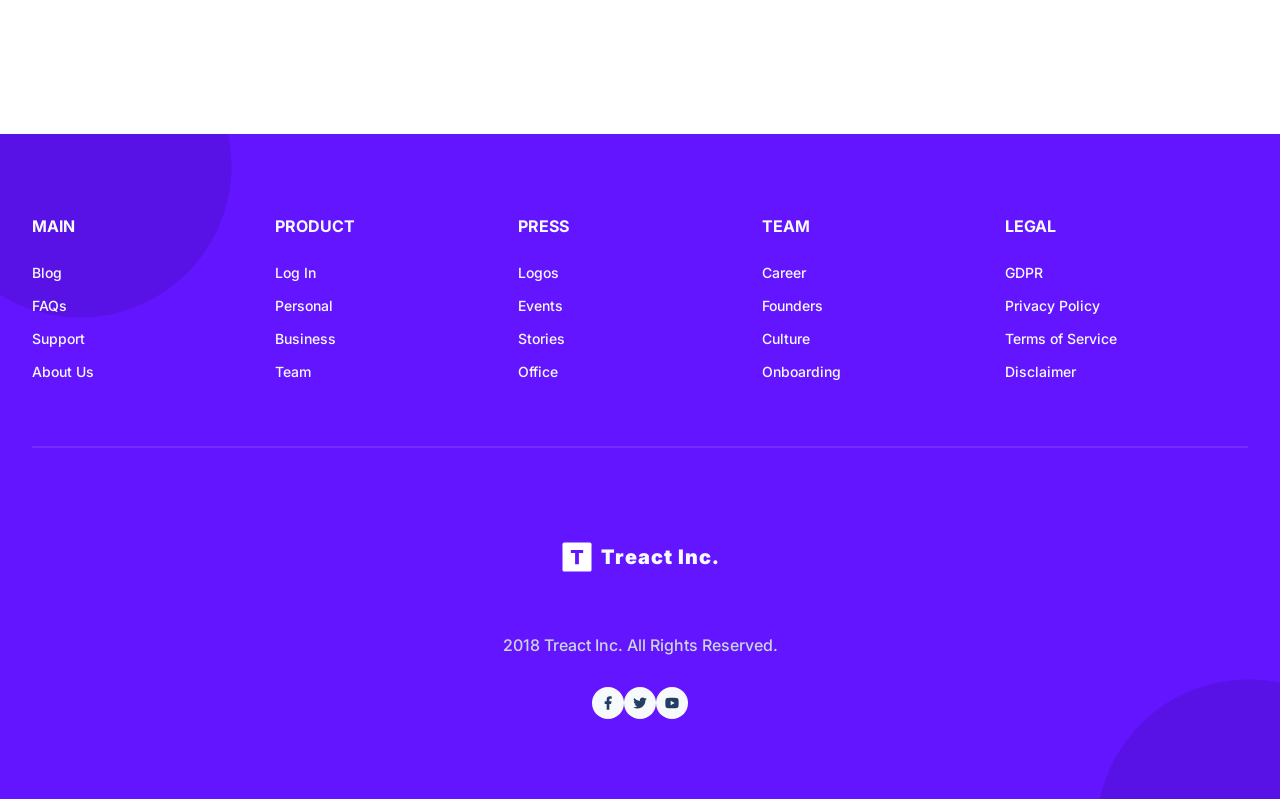
==== commit 73c6530b: "update" ====
--- a/index.html
+++ b/index.html
@@ -251,7 +251,6 @@
                         <path d="M17 5H9.5a3.5 3.5 0 0 0 0 7h5a3.5 3.5 0 0 1 0 7H6"></path>
                       </svg>
 </figure>
-                            </figure>
                             <div class="value__name">Affordable</div>
                         </div>
                         <div class="value__para">
@@ -266,8 +265,7 @@
                         <rect x="2" y="7" width="20" height="14" rx="2" ry="2"></rect>
                         <path d="M16 21V5a2 2 0 0 0-2-2h-4a2 2 0 0 0-2 2v16"></path>
                       </svg>
-                      
-                        </figure>
+                      </figure>
                         <div class="value__name">Professionalism</div>
                     </div>
                     <div class="value__para">
--- a/style.css
+++ b/style.css
@@ -538,8 +538,6 @@
 }
 
 .steps__img--wrapper {
-  width: 100%;
-  max-width: 448px;
   display: flex;
   position: relative;
 }
@@ -552,27 +550,12 @@
   z-index: -10;
   color: rgb(100, 21, 255);
   fill: currentColor;
-  margin: 0;
-  padding: 0;
-  box-sizing: border-box;
-  font-family: "Inter", sans-serif;
-}
-
-svg:not(:root) {
-  overflow-clip-margin: content-box;
-  overflow: hidden;
-}
-
-:not(svg) {
-  transform-origin: 0px 0px;
 }
 
 .steps__description {
-  width: 100%;
-  max-width: 448px;
-  padding: 0;
-  margin-top: 64px;
-  text-align: left;
+padding: 32px 0;
+padding-left: 64px;
+width: 50%;
 }
 
 .section__tag {
@@ -595,7 +578,7 @@
   margin-top: 0;
   margin-left: 24px;
   display: flex;
-  flex-direction:column;
+  flex-direction: column;
   max-width: 320px;
 }
 
@@ -636,6 +619,8 @@
   max-width: 1280px;
   margin: 0 auto;
 }
+
+
 /* 
 
 VALUES ↓
@@ -1548,4 +1533,21 @@
     width: 100%;
     max-width: 320px;
   }
-}+}
+
+@media (max-width: 768px) {
+  .values__description {
+    width: 100%;
+    padding: 32px; 0
+  }
+
+  .values__img {
+    width: 100%;
+  }
+
+  .values__list {
+    max-width: 100%;
+    flex-direction: column;
+  }
+}
+
